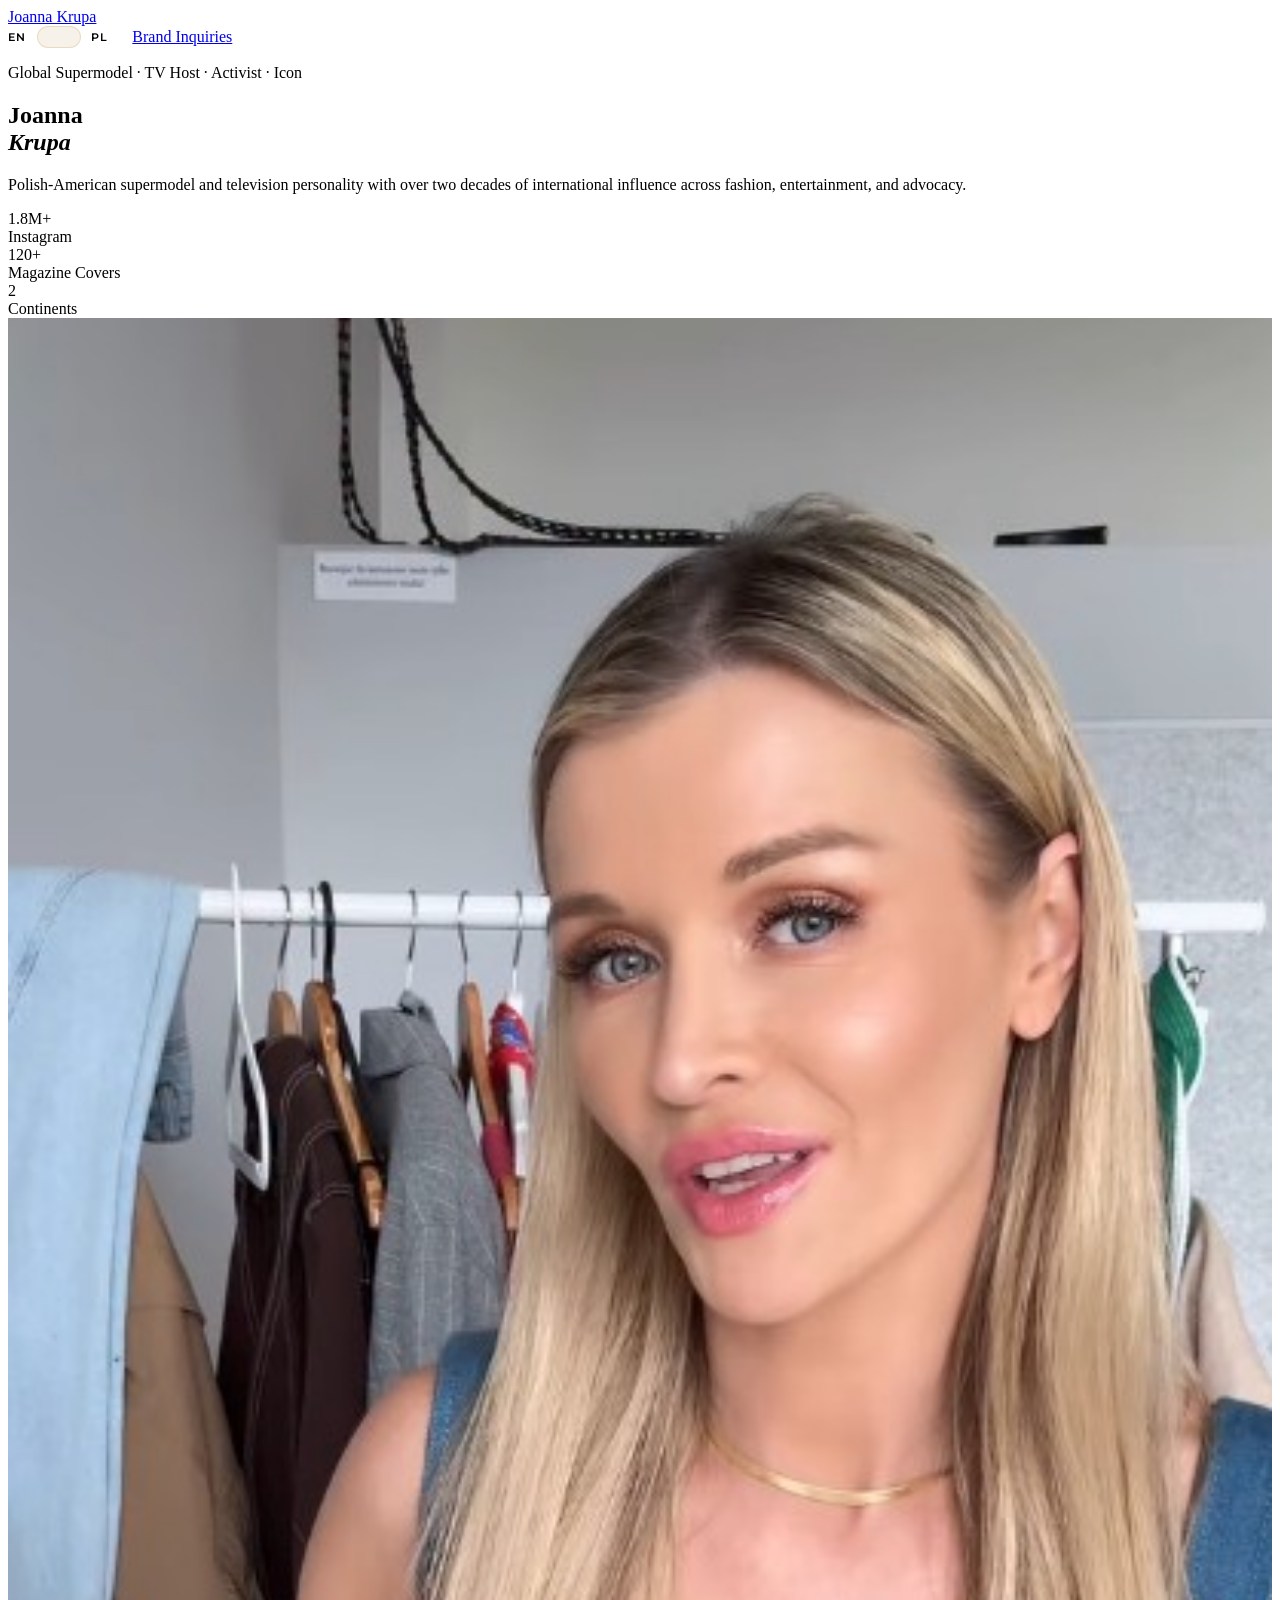
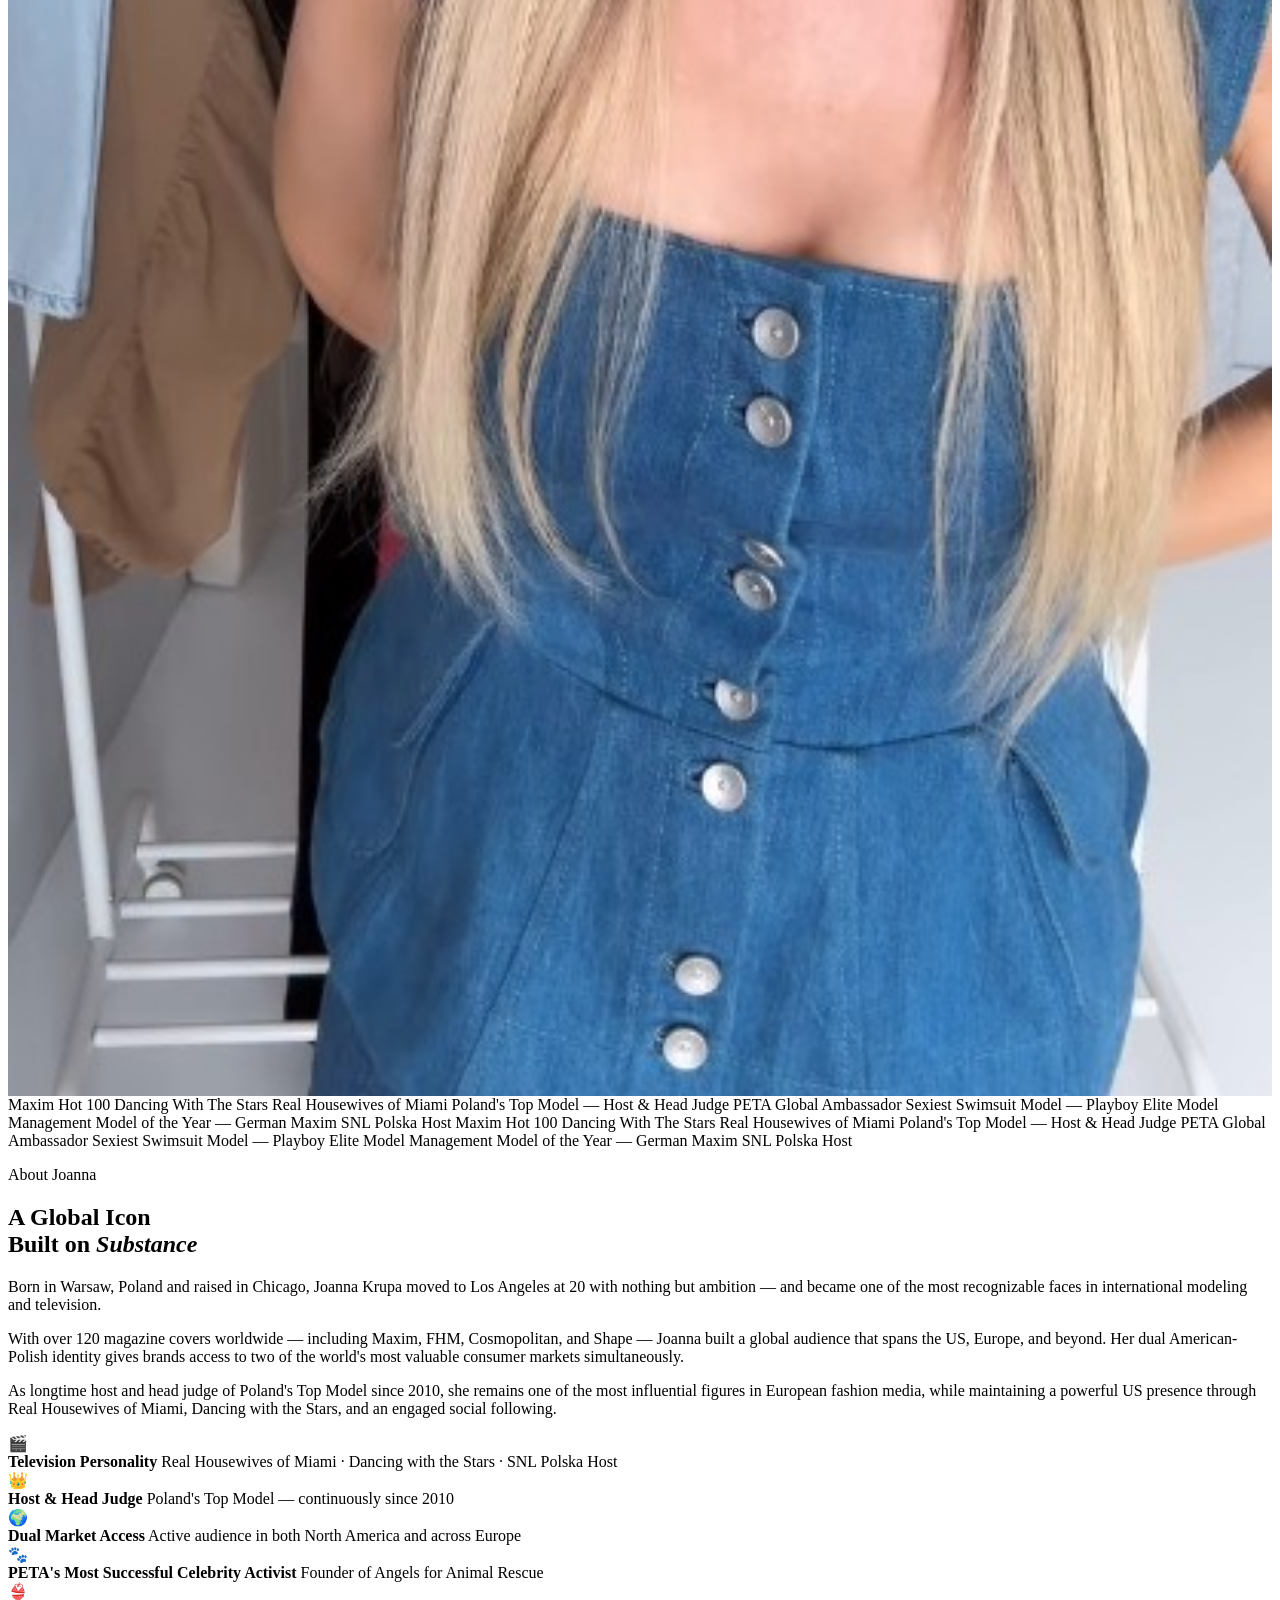
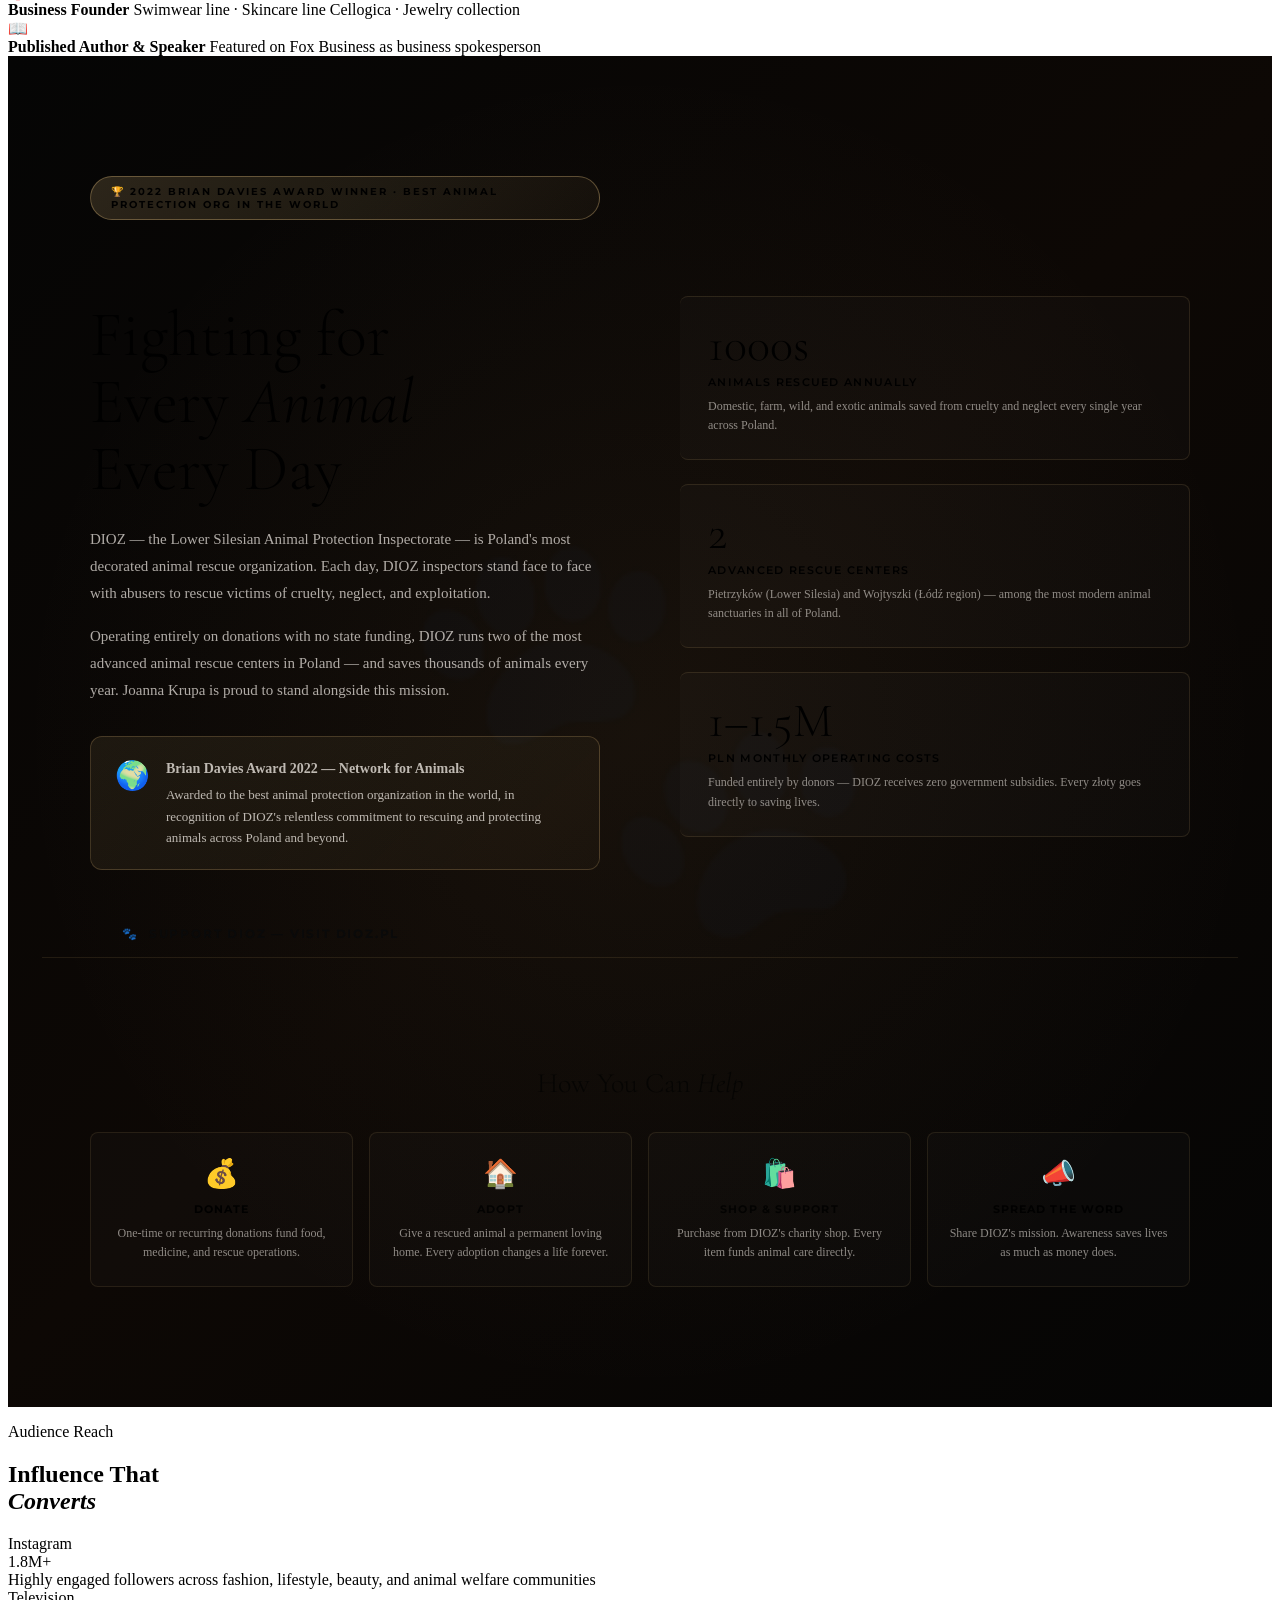
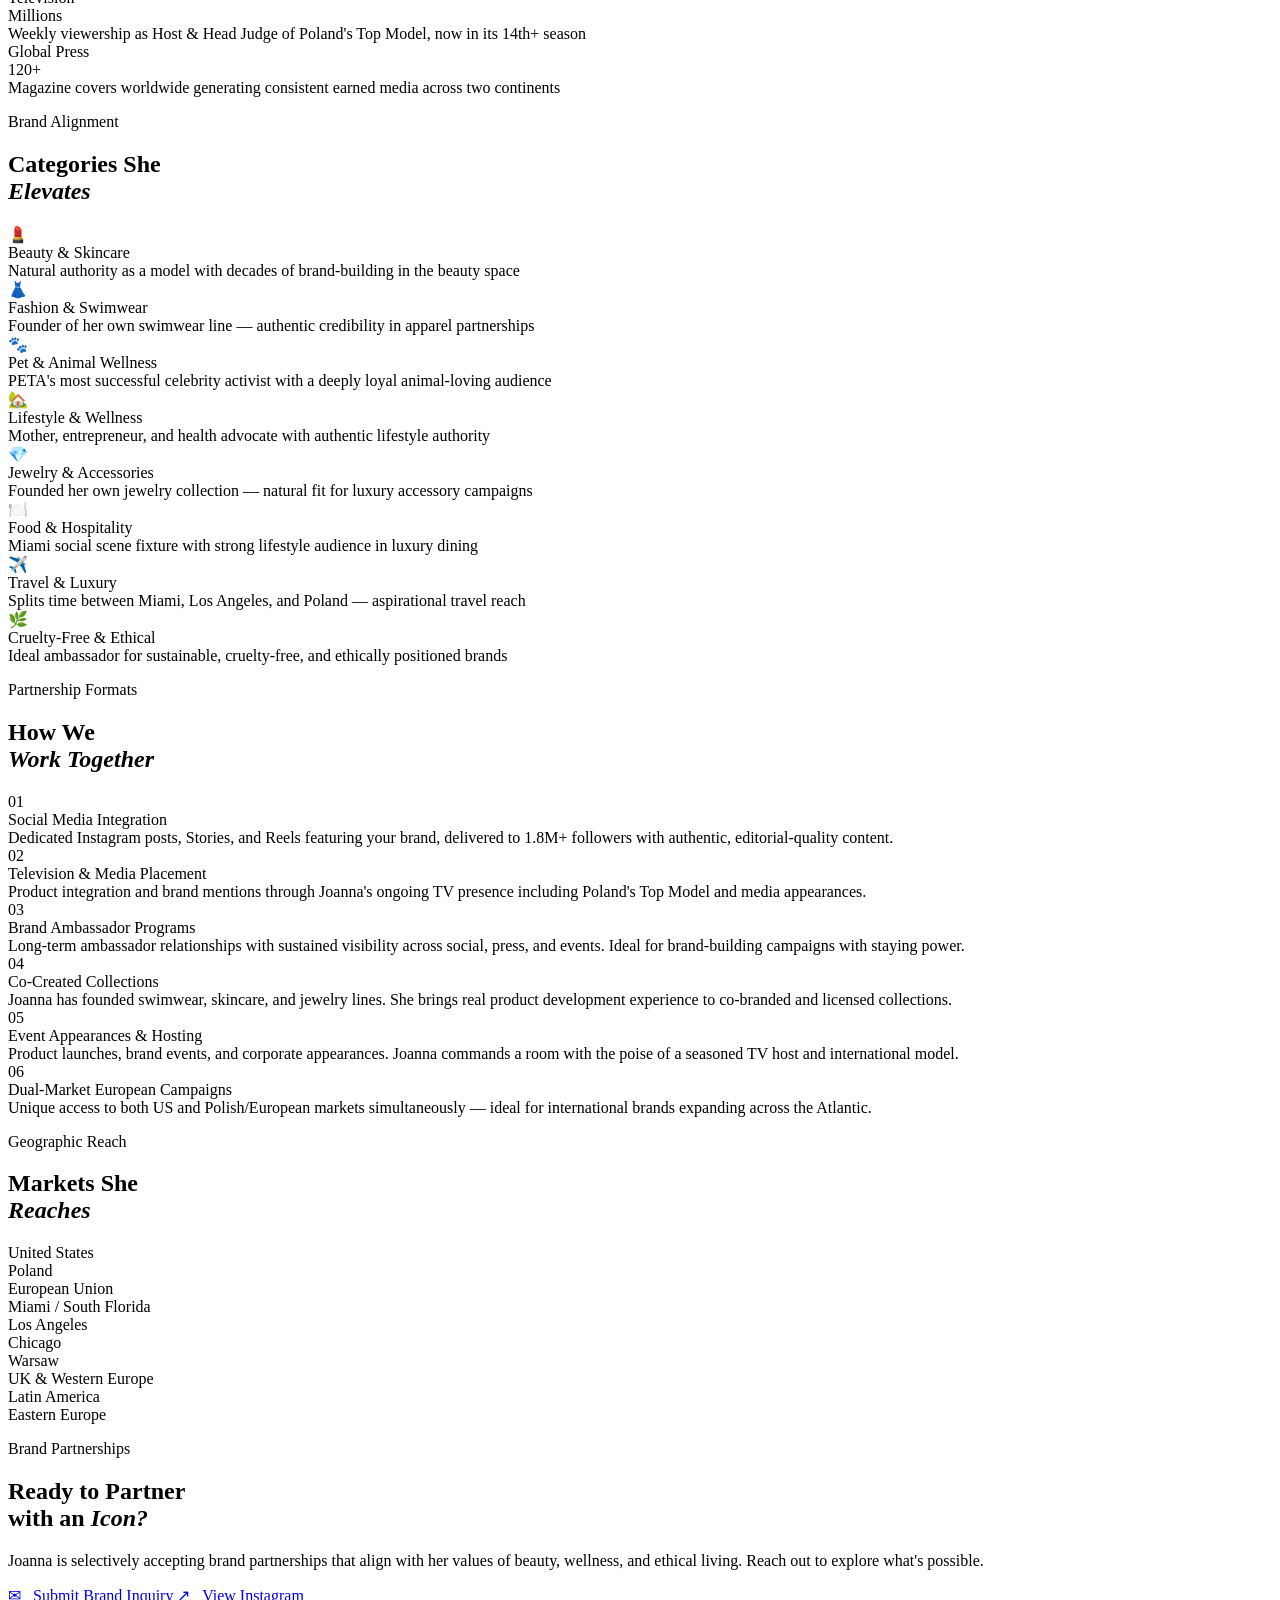
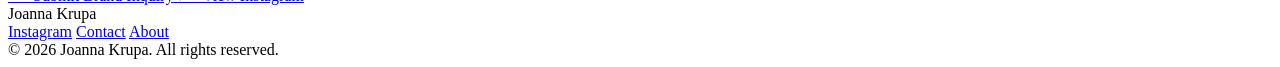
==== index.html @ e626e281 "Rename index (2).html to index.html" ====
<!DOCTYPE html>
<html lang="en" data-lang="en">
<head>
<meta charset="UTF-8">
<meta name="viewport" content="width=device-width, initial-scale=1.0">
<title>Joanna Krupa — Global Brand Partnerships</title>
<link href="https://fonts.googleapis.com/css2?family=Cormorant+Garamond:ital,wght@0,300;0,400;0,600;1,300;1,400&family=Montserrat:wght@300;400;500;600;700&display=swap" rel="stylesheet">
<link rel="stylesheet" href="css/style.css">
<style>
/* ── LANGUAGE TOGGLE ── */
.lang-toggle {
  display: flex;
  align-items: center;
  gap: 10px;
  font-family: 'Montserrat', sans-serif;
  font-size: 11px;
  font-weight: 600;
  letter-spacing: 0.12em;
}
.lang-label {
  color: var(--muted);
  text-transform: uppercase;
  transition: color 0.3s;
  user-select: none;
}
.lang-label.active { color: var(--gold); }
.toggle-switch {
  position: relative;
  width: 44px;
  height: 22px;
  cursor: pointer;
}
.toggle-switch input { opacity: 0; width: 0; height: 0; }
.toggle-track {
  position: absolute;
  inset: 0;
  background: rgba(201,169,110,0.15);
  border: 1px solid rgba(201,169,110,0.3);
  border-radius: 11px;
  transition: background 0.3s;
}
.toggle-thumb {
  position: absolute;
  top: 3px; left: 3px;
  width: 14px; height: 14px;
  background: var(--gold);
  border-radius: 50%;
  transition: transform 0.3s;
}
.toggle-switch input:checked ~ .toggle-track { background: rgba(201,169,110,0.25); }
.toggle-switch input:checked ~ .toggle-thumb { transform: translateX(22px); }

/* ── DIOZ MONUMENT SECTION ── */
.dioz-section {
  position: relative;
  padding: 120px 0;
  background: linear-gradient(135deg, #050505 0%, #0d0805 50%, #050505 100%);
  overflow: hidden;
}
.dioz-section::before {
  content: '';
  position: absolute;
  inset: 0;
  background: radial-gradient(ellipse at center, rgba(201,169,110,0.06) 0%, transparent 70%);
}
.dioz-paw-bg {
  position: absolute;
  top: 50%;
  left: 50%;
  transform: translate(-50%, -50%);
  font-size: 400px;
  opacity: 0.025;
  pointer-events: none;
  user-select: none;
  line-height: 1;
}
.dioz-inner {
  position: relative;
  z-index: 2;
  max-width: 1100px;
  margin: 0 auto;
  padding: 0 48px;
  display: grid;
  grid-template-columns: 1fr 1fr;
  gap: 80px;
  align-items: center;
}
.dioz-badge {
  display: inline-block;
  background: linear-gradient(135deg, rgba(201,169,110,0.2), rgba(201,169,110,0.05));
  border: 1px solid rgba(201,169,110,0.4);
  border-radius: 30px;
  padding: 8px 20px;
  font-family: 'Montserrat', sans-serif;
  font-size: 10px;
  font-weight: 700;
  letter-spacing: 0.2em;
  text-transform: uppercase;
  color: var(--gold);
  margin-bottom: 28px;
}
.dioz-headline {
  font-family: 'Cormorant Garamond', serif;
  font-size: clamp(42px, 5vw, 68px);
  font-weight: 300;
  line-height: 1.05;
  color: var(--off-white);
  margin-bottom: 24px;
}
.dioz-headline em {
  font-style: italic;
  color: var(--gold);
}
.dioz-desc {
  font-size: 15px;
  line-height: 1.8;
  color: rgba(245,240,234,0.7);
  margin-bottom: 16px;
}
.dioz-award {
  display: flex;
  align-items: flex-start;
  gap: 16px;
  background: linear-gradient(135deg, rgba(201,169,110,0.1), rgba(201,169,110,0.03));
  border: 1px solid rgba(201,169,110,0.25);
  border-radius: 12px;
  padding: 20px 24px;
  margin: 32px 0;
}
.dioz-award-icon { font-size: 28px; flex-shrink: 0; margin-top: 2px; }
.dioz-award-text { font-size: 13px; line-height: 1.65; color: rgba(245,240,234,0.75); }
.dioz-award-text strong { color: var(--gold); display: block; margin-bottom: 4px; font-size: 14px; }
.dioz-cta-btn {
  display: inline-flex;
  align-items: center;
  gap: 10px;
  background: linear-gradient(135deg, var(--gold), #a87d3e);
  color: #0A0A0A;
  text-decoration: none;
  font-family: 'Montserrat', sans-serif;
  font-size: 12px;
  font-weight: 700;
  letter-spacing: 0.15em;
  text-transform: uppercase;
  padding: 16px 32px;
  border-radius: 2px;
  margin-top: 8px;
  transition: all 0.3s;
}
.dioz-cta-btn:hover {
  transform: translateY(-2px);
  box-shadow: 0 12px 40px rgba(201,169,110,0.35);
}
.dioz-stats-panel {
  display: flex;
  flex-direction: column;
  gap: 24px;
}
.dioz-stat-card {
  background: rgba(255,255,255,0.02);
  border: 1px solid rgba(201,169,110,0.15);
  border-left: 3px solid var(--gold);
  border-radius: 8px;
  padding: 24px 28px;
  transition: border-color 0.3s, background 0.3s;
}
.dioz-stat-card:hover {
  background: rgba(201,169,110,0.05);
  border-color: rgba(201,169,110,0.35);
  border-left-color: var(--gold);
}
.dioz-stat-num {
  font-family: 'Cormorant Garamond', serif;
  font-size: 48px;
  font-weight: 300;
  color: var(--gold);
  line-height: 1;
  margin-bottom: 6px;
}
.dioz-stat-label {
  font-family: 'Montserrat', sans-serif;
  font-size: 11px;
  font-weight: 600;
  letter-spacing: 0.12em;
  text-transform: uppercase;
  color: var(--off-white);
  margin-bottom: 8px;
}
.dioz-stat-desc {
  font-size: 12px;
  color: rgba(245,240,234,0.55);
  line-height: 1.6;
}
.dioz-ways {
  border-top: 1px solid rgba(201,169,110,0.12);
  padding-top: 80px;
  margin-top: 0;
  max-width: 1100px;
  margin: 0 auto;
  padding: 80px 48px 0;
}
.dioz-ways-title {
  font-family: 'Cormorant Garamond', serif;
  font-size: 28px;
  font-weight: 300;
  color: var(--off-white);
  margin-bottom: 32px;
  text-align: center;
}
.dioz-ways-title em { color: var(--gold); font-style: italic; }
.dioz-ways-grid {
  display: grid;
  grid-template-columns: repeat(4, 1fr);
  gap: 16px;
}
.dioz-way {
  background: rgba(255,255,255,0.02);
  border: 1px solid rgba(201,169,110,0.12);
  border-radius: 8px;
  padding: 24px 20px;
  text-align: center;
}
.dioz-way-icon { font-size: 28px; margin-bottom: 12px; }
.dioz-way-name {
  font-family: 'Montserrat', sans-serif;
  font-size: 11px;
  font-weight: 700;
  letter-spacing: 0.1em;
  text-transform: uppercase;
  color: var(--gold);
  margin-bottom: 8px;
}
.dioz-way-desc {
  font-size: 12px;
  color: rgba(245,240,234,0.55);
  line-height: 1.6;
}
@media (max-width: 900px) {
  .dioz-inner { grid-template-columns: 1fr; gap: 48px; padding: 0 24px; }
  .dioz-paw-bg { font-size: 200px; }
  .dioz-ways { padding: 60px 24px 0; }
  .dioz-ways-grid { grid-template-columns: 1fr 1fr; }
}
@media (max-width: 600px) {
  .dioz-ways-grid { grid-template-columns: 1fr; }
}
</style>
</head>
<body>

<!-- NAV -->
<nav>
  <a href="#" class="nav-logo">Joanna Krupa</a>
  <div style="display:flex;align-items:center;gap:24px;">
    <div class="lang-toggle" id="langToggle">
      <span class="lang-label active" id="labelEN">EN</span>
      <label class="toggle-switch">
        <input type="checkbox" id="langSwitch">
        <div class="toggle-track"></div>
        <div class="toggle-thumb"></div>
      </label>
      <span class="lang-label" id="labelPL">PL</span>
    </div>
    <a href="#contact" class="nav-cta" data-en="Brand Inquiries" data-pl="Zapytania Brandowe">Brand Inquiries</a>
  </div>
</nav>

<!-- HERO -->
<section class="hero">
  <div class="hero-left">
    <p class="hero-eyebrow" data-en="Global Supermodel · TV Host · Activist · Icon" data-pl="Supermodelka · Prezenterka TV · Aktywistka · Ikona">Global Supermodel · TV Host · Activist · Icon</p>
    <h1 class="hero-name">Joanna<br><em>Krupa</em></h1>
    <p class="hero-tagline" data-en="Polish-American supermodel and television personality with over two decades of international influence across fashion, entertainment, and advocacy." data-pl="Polsko-amerykańska supermodelka i osobowość telewizyjna z ponad dwudziestoletnim międzynarodowym wpływem na modę, rozrywkę i działalność na rzecz zwierząt.">Polish-American supermodel and television personality with over two decades of international influence across fashion, entertainment, and advocacy.</p>
    <div class="hero-stats">
      <div class="stat-item">
        <div class="stat-number">1.8M+</div>
        <div class="stat-label" data-en="Instagram" data-pl="Instagram">Instagram</div>
      </div>
      <div class="stat-item">
        <div class="stat-number">120+</div>
        <div class="stat-label" data-en="Magazine Covers" data-pl="Okładki Magazynów">Magazine Covers</div>
      </div>
      <div class="stat-item">
        <div class="stat-number">2</div>
        <div class="stat-label" data-en="Continents" data-pl="Kontynenty">Continents</div>
      </div>
    </div>
  </div>
  <div class="hero-right">
    <div class="hero-image-container">
      <img src="[data-uri]" alt="Joanna Krupa" style="width:100%;height:100%;object-fit:cover;object-position:center top;display:block;">
    </div>
  </div>
</section>

<!-- TICKER -->
<div class="ticker-section">
  <div class="ticker-track" id="ticker">
    <span class="ticker-item"><span class="ticker-dot"></span>Maxim Hot 100</span>
    <span class="ticker-item"><span class="ticker-dot"></span><span data-en="Dancing With The Stars" data-pl="Taniec z Gwiazdami">Dancing With The Stars</span></span>
    <span class="ticker-item"><span class="ticker-dot"></span>Real Housewives of Miami</span>
    <span class="ticker-item"><span class="ticker-dot"></span><span data-en="Poland's Top Model — Host &amp; Head Judge" data-pl="Top Model Polska — Prowadząca i Główna Jurorka">Poland's Top Model — Host &amp; Head Judge</span></span>
    <span class="ticker-item"><span class="ticker-dot"></span><span data-en="PETA Global Ambassador" data-pl="Globalna Ambasadorka PETA">PETA Global Ambassador</span></span>
    <span class="ticker-item"><span class="ticker-dot"></span><span data-en="Sexiest Swimsuit Model — Playboy" data-pl="Najseksowniejsza Modelka Kostiumów — Playboy">Sexiest Swimsuit Model — Playboy</span></span>
    <span class="ticker-item"><span class="ticker-dot"></span>Elite Model Management</span>
    <span class="ticker-item"><span class="ticker-dot"></span><span data-en="Model of the Year — German Maxim" data-pl="Modelka Roku — Maxim Niemcy">Model of the Year — German Maxim</span></span>
    <span class="ticker-item"><span class="ticker-dot"></span>SNL Polska Host</span>
    <span class="ticker-item"><span class="ticker-dot"></span>Maxim Hot 100</span>
    <span class="ticker-item"><span class="ticker-dot"></span><span data-en="Dancing With The Stars" data-pl="Taniec z Gwiazdami">Dancing With The Stars</span></span>
    <span class="ticker-item"><span class="ticker-dot"></span>Real Housewives of Miami</span>
    <span class="ticker-item"><span class="ticker-dot"></span><span data-en="Poland's Top Model — Host &amp; Head Judge" data-pl="Top Model Polska — Prowadząca i Główna Jurorka">Poland's Top Model — Host &amp; Head Judge</span></span>
    <span class="ticker-item"><span class="ticker-dot"></span><span data-en="PETA Global Ambassador" data-pl="Globalna Ambasadorka PETA">PETA Global Ambassador</span></span>
    <span class="ticker-item"><span class="ticker-dot"></span><span data-en="Sexiest Swimsuit Model — Playboy" data-pl="Najseksowniejsza Modelka Kostiumów — Playboy">Sexiest Swimsuit Model — Playboy</span></span>
    <span class="ticker-item"><span class="ticker-dot"></span>Elite Model Management</span>
    <span class="ticker-item"><span class="ticker-dot"></span><span data-en="Model of the Year — German Maxim" data-pl="Modelka Roku — Maxim Niemcy">Model of the Year — German Maxim</span></span>
    <span class="ticker-item"><span class="ticker-dot"></span>SNL Polska Host</span>
  </div>
</div>

<!-- ABOUT -->
<section>
  <div class="container">
    <div class="about-grid">
      <div class="reveal">
        <p class="section-label" data-en="About Joanna" data-pl="O Joannie">About Joanna</p>
        <h2 class="section-title" data-en="A Global Icon<br>Built on <em>Substance</em>" data-pl="Globalna Ikona<br>Zbudowana na <em>Wartościach</em>">A Global Icon<br>Built on <em>Substance</em></h2>
        <div class="about-body">
          <p data-en="Born in Warsaw, Poland and raised in Chicago, Joanna Krupa moved to Los Angeles at 20 with nothing but ambition — and became one of the most recognizable faces in international modeling and television." data-pl="Urodzona w Warszawie, wychowana w Chicago, Joanna Krupa przeprowadziła się do Los Angeles w wieku 20 lat z samą tylko ambicją — i stała się jedną z najbardziej rozpoznawalnych twarzy w międzynarodowym modelingu i telewizji.">Born in Warsaw, Poland and raised in Chicago, Joanna Krupa moved to Los Angeles at 20 with nothing but ambition — and became one of the most recognizable faces in international modeling and television.</p>
          <p data-en="With over 120 magazine covers worldwide — including Maxim, FHM, Cosmopolitan, and Shape — Joanna built a global audience that spans the US, Europe, and beyond. Her dual American-Polish identity gives brands access to two of the world's most valuable consumer markets simultaneously." data-pl="Ponad 120 okładek magazynów na całym świecie — w tym Maxim, FHM, Cosmopolitan i Shape — Joanna zbudowała globalną publiczność obejmującą USA, Europę i nie tylko. Jej podwójna tożsamość amerykańsko-polska daje markom dostęp do dwóch najcenniejszych rynków konsumenckich na świecie jednocześnie.">With over 120 magazine covers worldwide — including Maxim, FHM, Cosmopolitan, and Shape — Joanna built a global audience that spans the US, Europe, and beyond. Her dual American-Polish identity gives brands access to two of the world's most valuable consumer markets simultaneously.</p>
          <p data-en="As longtime host and head judge of Poland's Top Model since 2010, she remains one of the most influential figures in European fashion media, while maintaining a powerful US presence through Real Housewives of Miami, Dancing with the Stars, and an engaged social following." data-pl="Jako wieloletnia prowadząca i główna jurorka Top Model Polska od 2010 roku, pozostaje jedną z najbardziej wpływowych postaci w europejskich mediach modowych, utrzymując jednocześnie silną obecność w USA poprzez Real Housewives of Miami, Dancing with the Stars i zaangażowaną społeczność w mediach społecznościowych.">As longtime host and head judge of Poland's Top Model since 2010, she remains one of the most influential figures in European fashion media, while maintaining a powerful US presence through Real Housewives of Miami, Dancing with the Stars, and an engaged social following.</p>
        </div>
      </div>
      <div class="about-highlights reveal">
        <div class="highlight-item">
          <div class="highlight-icon">🎬</div>
          <div class="highlight-text">
            <strong data-en="Television Personality" data-pl="Osobowość Telewizyjna">Television Personality</strong>
            <span data-en="Real Housewives of Miami · Dancing with the Stars · SNL Polska Host" data-pl="Real Housewives of Miami · Dancing with the Stars · Prowadząca SNL Polska">Real Housewives of Miami · Dancing with the Stars · SNL Polska Host</span>
          </div>
        </div>
        <div class="highlight-item">
          <div class="highlight-icon">👑</div>
          <div class="highlight-text">
            <strong data-en="Host &amp; Head Judge" data-pl="Prowadząca i Główna Jurorka">Host &amp; Head Judge</strong>
            <span data-en="Poland's Top Model — continuously since 2010" data-pl="Top Model Polska — nieprzerwanie od 2010 roku">Poland's Top Model — continuously since 2010</span>
          </div>
        </div>
        <div class="highlight-item">
          <div class="highlight-icon">🌍</div>
          <div class="highlight-text">
            <strong data-en="Dual Market Access" data-pl="Dostęp do Dwóch Rynków">Dual Market Access</strong>
            <span data-en="Active audience in both North America and across Europe" data-pl="Aktywna publiczność zarówno w Ameryce Północnej, jak i w całej Europie">Active audience in both North America and across Europe</span>
          </div>
        </div>
        <div class="highlight-item">
          <div class="highlight-icon">🐾</div>
          <div class="highlight-text">
            <strong data-en="PETA's Most Successful Celebrity Activist" data-pl="Najskuteczniejsza Celebrytka-Aktywistka PETA">PETA's Most Successful Celebrity Activist</strong>
            <span data-en="Founder of Angels for Animal Rescue" data-pl="Założycielka Angels for Animal Rescue">Founder of Angels for Animal Rescue</span>
          </div>
        </div>
        <div class="highlight-item">
          <div class="highlight-icon">👙</div>
          <div class="highlight-text">
            <strong data-en="Business Founder" data-pl="Przedsiębiorczyni">Business Founder</strong>
            <span data-en="Swimwear line · Skincare line Cellogica · Jewelry collection" data-pl="Linia strojów kąpielowych · Linia pielęgnacyjna Cellogica · Kolekcja biżuterii">Swimwear line · Skincare line Cellogica · Jewelry collection</span>
          </div>
        </div>
        <div class="highlight-item">
          <div class="highlight-icon">📖</div>
          <div class="highlight-text">
            <strong data-en="Published Author &amp; Speaker" data-pl="Autorka Publikacji i Prelegentka">Published Author &amp; Speaker</strong>
            <span data-en="Featured on Fox Business as business spokesperson" data-pl="Prezenterka biznesowa w Fox Business">Featured on Fox Business as business spokesperson</span>
          </div>
        </div>
      </div>
    </div>
  </div>
</section>

<div class="gold-line"></div>

<!-- ═══════════════════════════════════════════════════════ -->
<!--                  DIOZ MONUMENT SECTION                 -->
<!-- ═══════════════════════════════════════════════════════ -->
<div class="gold-line"></div>
<section class="dioz-section">
  <div class="dioz-paw-bg">🐾</div>

  <div class="dioz-inner">
    <!-- LEFT: Text -->
    <div class="reveal">
      <div class="dioz-badge" data-en="🏆 2022 Brian Davies Award Winner · Best Animal Protection Org in the World" data-pl="🏆 Nagroda Briana Daviesa 2022 · Najlepsza Organizacja Ochrony Zwierząt na Świecie">🏆 2022 Brian Davies Award Winner · Best Animal Protection Org in the World</div>
      <h2 class="dioz-headline" data-en="Fighting for<br>Every <em>Animal</em><br>Every Day" data-pl="Walcząc o<br>Każde <em>Zwierzę</em><br>Każdego Dnia">Fighting for<br>Every <em>Animal</em><br>Every Day</h2>
      <p class="dioz-desc" data-en="DIOZ — the Lower Silesian Animal Protection Inspectorate — is Poland's most decorated animal rescue organization. Each day, DIOZ inspectors stand face to face with abusers to rescue victims of cruelty, neglect, and exploitation." data-pl="DIOZ — Dolnośląski Inspektorat Ochrony Zwierząt — to najbardziej odznaczona organizacja ratowania zwierząt w Polsce. Każdego dnia inspektorzy DIOZ stają twarzą w twarz z oprawcami, by ratować ofiary okrucieństwa, zaniedbania i wykorzystywania.">DIOZ — the Lower Silesian Animal Protection Inspectorate — is Poland's most decorated animal rescue organization. Each day, DIOZ inspectors stand face to face with abusers to rescue victims of cruelty, neglect, and exploitation.</p>
      <p class="dioz-desc" data-en="Operating entirely on donations with no state funding, DIOZ runs two of the most advanced animal rescue centers in Poland — and saves thousands of animals every year. Joanna Krupa is proud to stand alongside this mission." data-pl="Działając wyłącznie dzięki darowiznom, bez żadnego dofinansowania państwowego, DIOZ prowadzi dwa z najbardziej zaawansowanych ośrodków ratowania zwierząt w Polsce — i ratuje tysiące zwierząt każdego roku. Joanna Krupa jest dumna, że stoi u boku tej misji.">Operating entirely on donations with no state funding, DIOZ runs two of the most advanced animal rescue centers in Poland — and saves thousands of animals every year. Joanna Krupa is proud to stand alongside this mission.</p>

      <div class="dioz-award">
        <div class="dioz-award-icon">🌍</div>
        <div class="dioz-award-text">
          <strong data-en="Brian Davies Award 2022 — Network for Animals" data-pl="Nagroda Briana Daviesa 2022 — Network for Animals">Brian Davies Award 2022 — Network for Animals</strong>
          <span data-en="Awarded to the best animal protection organization in the world, in recognition of DIOZ's relentless commitment to rescuing and protecting animals across Poland and beyond." data-pl="Przyznana najlepszej organizacji ochrony zwierząt na świecie, w uznaniu niezłomnego zaangażowania DIOZ w ratowanie i ochronę zwierząt w Polsce i poza jej granicami.">Awarded to the best animal protection organization in the world, in recognition of DIOZ's relentless commitment to rescuing and protecting animals across Poland and beyond.</span>
        </div>
      </div>

      <a href="https://dioz.pl" target="_blank" rel="noopener noreferrer" class="dioz-cta-btn">
        <span>🐾</span>
        <span data-en="Support DIOZ — Visit dioz.pl" data-pl="Wesprzyj DIOZ — Odwiedź dioz.pl">Support DIOZ — Visit dioz.pl</span>
      </a>
    </div>

    <!-- RIGHT: Stats -->
    <div class="dioz-stats-panel reveal">
      <div class="dioz-stat-card">
        <div class="dioz-stat-num">1000s</div>
        <div class="dioz-stat-label" data-en="Animals Rescued Annually" data-pl="Zwierząt Ratowanych Rocznie">Animals Rescued Annually</div>
        <div class="dioz-stat-desc" data-en="Domestic, farm, wild, and exotic animals saved from cruelty and neglect every single year across Poland." data-pl="Zwierzęta domowe, hodowlane, dzikie i egzotyczne ratowane z okrucieństwa i zaniedbania każdego roku w całej Polsce.">Domestic, farm, wild, and exotic animals saved from cruelty and neglect every single year across Poland.</div>
      </div>
      <div class="dioz-stat-card">
        <div class="dioz-stat-num">2</div>
        <div class="dioz-stat-label" data-en="Advanced Rescue Centers" data-pl="Zaawansowane Ośrodki Ratunkowe">Advanced Rescue Centers</div>
        <div class="dioz-stat-desc" data-en="Pietrzyków (Lower Silesia) and Wojtyszki (Łódź region) — among the most modern animal sanctuaries in all of Poland." data-pl="Pietrzyków (Dolny Śląsk) i Wojtyszki (woj. łódzkie) — jedne z najnowocześniejszych ośrodków ochrony zwierząt w Polsce.">Pietrzyków (Lower Silesia) and Wojtyszki (Łódź region) — among the most modern animal sanctuaries in all of Poland.</div>
      </div>
      <div class="dioz-stat-card">
        <div class="dioz-stat-num">1–1.5M</div>
        <div class="dioz-stat-label" data-en="PLN Monthly Operating Costs" data-pl="PLN Miesięcznych Kosztów Operacyjnych">PLN Monthly Operating Costs</div>
        <div class="dioz-stat-desc" data-en="Funded entirely by donors — DIOZ receives zero government subsidies. Every złoty goes directly to saving lives." data-pl="Finansowane wyłącznie przez darczyńców — DIOZ nie otrzymuje żadnych dotacji rządowych. Każdy złoty idzie bezpośrednio na ratowanie życia.">Funded entirely by donors — DIOZ receives zero government subsidies. Every złoty goes directly to saving lives.</div>
      </div>
    </div>
  </div>

  <!-- How to help row -->
  <div class="dioz-ways reveal">
    <h3 class="dioz-ways-title" data-en="How You Can <em>Help</em>" data-pl="Jak Możesz <em>Pomóc</em>">How You Can <em>Help</em></h3>
    <div class="dioz-ways-grid">
      <div class="dioz-way">
        <div class="dioz-way-icon">💰</div>
        <div class="dioz-way-name" data-en="Donate" data-pl="Przekaż Darowiznę">Donate</div>
        <div class="dioz-way-desc" data-en="One-time or recurring donations fund food, medicine, and rescue operations." data-pl="Jednorazowe lub regularne darowizny finansują jedzenie, leki i operacje ratunkowe.">One-time or recurring donations fund food, medicine, and rescue operations.</div>
      </div>
      <div class="dioz-way">
        <div class="dioz-way-icon">🏠</div>
        <div class="dioz-way-name" data-en="Adopt" data-pl="Adoptuj">Adopt</div>
        <div class="dioz-way-desc" data-en="Give a rescued animal a permanent loving home. Every adoption changes a life forever." data-pl="Daj uratowanemu zwierzęciu stały, kochający dom. Każda adopcja zmienia życie na zawsze.">Give a rescued animal a permanent loving home. Every adoption changes a life forever.</div>
      </div>
      <div class="dioz-way">
        <div class="dioz-way-icon">🛍️</div>
        <div class="dioz-way-name" data-en="Shop &amp; Support" data-pl="Rób Zakupy i Wspieraj">Shop &amp; Support</div>
        <div class="dioz-way-desc" data-en="Purchase from DIOZ's charity shop. Every item funds animal care directly." data-pl="Kupuj w sklepie charytatywnym DIOZ. Każdy zakup bezpośrednio finansuje opiekę nad zwierzętami.">Purchase from DIOZ's charity shop. Every item funds animal care directly.</div>
      </div>
      <div class="dioz-way">
        <div class="dioz-way-icon">📣</div>
        <div class="dioz-way-name" data-en="Spread the Word" data-pl="Nagłośnij Sprawę">Spread the Word</div>
        <div class="dioz-way-desc" data-en="Share DIOZ's mission. Awareness saves lives as much as money does." data-pl="Podziel się misją DIOZ. Świadomość ratuje życie tak samo jak pieniądze.">Share DIOZ's mission. Awareness saves lives as much as money does.</div>
      </div>
    </div>
  </div>
</section>
<div class="gold-line"></div>

<!-- REACH -->
<section>
  <div class="container">
    <div class="reveal">
      <p class="section-label" data-en="Audience Reach" data-pl="Zasięg Publiczności">Audience Reach</p>
      <h2 class="section-title" data-en="Influence That<br><em>Converts</em>" data-pl="Wpływ Który<br><em>Przekonuje</em>">Influence That<br><em>Converts</em></h2>
    </div>
    <div class="reach-grid reveal">
      <div class="reach-card">
        <div class="reach-platform">Instagram</div>
        <div class="reach-number">1.8M+</div>
        <div class="reach-desc" data-en="Highly engaged followers across fashion, lifestyle, beauty, and animal welfare communities" data-pl="Zaangażowani obserwatorzy w społecznościach mody, stylu życia, urody i dobrostanu zwierząt">Highly engaged followers across fashion, lifestyle, beauty, and animal welfare communities</div>
      </div>
      <div class="reach-card">
        <div class="reach-platform" data-en="Television" data-pl="Telewizja">Television</div>
        <div class="reach-number" data-en="Millions" data-pl="Miliony">Millions</div>
        <div class="reach-desc" data-en="Weekly viewership as Host &amp; Head Judge of Poland's Top Model, now in its 14th+ season" data-pl="Cotygodniowa widownia jako Prowadząca i Główna Jurorka Top Model Polska, już w 14+ sezonie">Weekly viewership as Host &amp; Head Judge of Poland's Top Model, now in its 14th+ season</div>
      </div>
      <div class="reach-card">
        <div class="reach-platform" data-en="Global Press" data-pl="Prasa Globalna">Global Press</div>
        <div class="reach-number">120+</div>
        <div class="reach-desc" data-en="Magazine covers worldwide generating consistent earned media across two continents" data-pl="Okładki magazynów na całym świecie generujące stałe media zarobione na dwóch kontynentach">Magazine covers worldwide generating consistent earned media across two continents</div>
      </div>
    </div>
  </div>
</section>

<!-- BRAND CATEGORIES -->
<section style="background: rgba(255,255,255,0.01);">
  <div class="container">
    <div class="reveal">
      <p class="section-label" data-en="Brand Alignment" data-pl="Dopasowanie Marki">Brand Alignment</p>
      <h2 class="section-title" data-en="Categories She<br><em>Elevates</em>" data-pl="Kategorie Które<br><em>Podnosi</em>">Categories She<br><em>Elevates</em></h2>
    </div>
    <div class="categories-grid reveal">
      <div class="category-card">
        <div class="category-icon">💄</div>
        <div class="category-name" data-en="Beauty &amp; Skincare" data-pl="Uroda i Pielęgnacja">Beauty &amp; Skincare</div>
        <div class="category-desc" data-en="Natural authority as a model with decades of brand-building in the beauty space" data-pl="Naturalne autorytety jako modelka z dziesięcioleciami budowania marki w przestrzeni urody">Natural authority as a model with decades of brand-building in the beauty space</div>
      </div>
      <div class="category-card">
        <div class="category-icon">👗</div>
        <div class="category-name" data-en="Fashion &amp; Swimwear" data-pl="Moda i Stroje Kąpielowe">Fashion &amp; Swimwear</div>
        <div class="category-desc" data-en="Founder of her own swimwear line — authentic credibility in apparel partnerships" data-pl="Założycielka własnej linii strojów kąpielowych — autentyczna wiarygodność w partnerstwach odzieżowych">Founder of her own swimwear line — authentic credibility in apparel partnerships</div>
      </div>
      <div class="category-card">
        <div class="category-icon">🐾</div>
        <div class="category-name" data-en="Pet &amp; Animal Wellness" data-pl="Dobrostan Zwierząt">Pet &amp; Animal Wellness</div>
        <div class="category-desc" data-en="PETA's most successful celebrity activist with a deeply loyal animal-loving audience" data-pl="Najskuteczniejsza celebrytka-aktywistka PETA z głęboko lojalną publicznością kochającą zwierzęta">PETA's most successful celebrity activist with a deeply loyal animal-loving audience</div>
      </div>
      <div class="category-card">
        <div class="category-icon">🏡</div>
        <div class="category-name" data-en="Lifestyle &amp; Wellness" data-pl="Styl Życia i Wellness">Lifestyle &amp; Wellness</div>
        <div class="category-desc" data-en="Mother, entrepreneur, and health advocate with authentic lifestyle authority" data-pl="Matka, przedsiębiorczyni i rzeczniczka zdrowia z autentycznym autorytetem w stylu życia">Mother, entrepreneur, and health advocate with authentic lifestyle authority</div>
      </div>
      <div class="category-card">
        <div class="category-icon">💎</div>
        <div class="category-name" data-en="Jewelry &amp; Accessories" data-pl="Biżuteria i Akcesoria">Jewelry &amp; Accessories</div>
        <div class="category-desc" data-en="Founded her own jewelry collection — natural fit for luxury accessory campaigns" data-pl="Założyła własną kolekcję biżuterii — naturalne dopasowanie do kampanii luksusowych akcesoriów">Founded her own jewelry collection — natural fit for luxury accessory campaigns</div>
      </div>
      <div class="category-card">
        <div class="category-icon">🍽️</div>
        <div class="category-name" data-en="Food &amp; Hospitality" data-pl="Gastronomia i Hotelarstwo">Food &amp; Hospitality</div>
        <div class="category-desc" data-en="Miami social scene fixture with strong lifestyle audience in luxury dining" data-pl="Stała bywalczyni sceny społecznej Miami z silną publicznością w luksusowej gastronomii">Miami social scene fixture with strong lifestyle audience in luxury dining</div>
      </div>
      <div class="category-card">
        <div class="category-icon">✈️</div>
        <div class="category-name" data-en="Travel &amp; Luxury" data-pl="Podróże i Luksus">Travel &amp; Luxury</div>
        <div class="category-desc" data-en="Splits time between Miami, Los Angeles, and Poland — aspirational travel reach" data-pl="Dzieli czas między Miami, Los Angeles i Polską — aspiracyjny zasięg w podróżach">Splits time between Miami, Los Angeles, and Poland — aspirational travel reach</div>
      </div>
      <div class="category-card">
        <div class="category-icon">🌿</div>
        <div class="category-name" data-en="Cruelty-Free &amp; Ethical" data-pl="Bez Okrucieństwa i Etycznie">Cruelty-Free &amp; Ethical</div>
        <div class="category-desc" data-en="Ideal ambassador for sustainable, cruelty-free, and ethically positioned brands" data-pl="Idealna ambasadorka dla zrównoważonych, wolnych od okrucieństwa i etycznie pozycjonowanych marek">Ideal ambassador for sustainable, cruelty-free, and ethically positioned brands</div>
      </div>
    </div>
  </div>
</section>

<div class="gold-line"></div>

<!-- WHAT WE OFFER -->
<section>
  <div class="container">
    <div class="reveal">
      <p class="section-label" data-en="Partnership Formats" data-pl="Formaty Współpracy">Partnership Formats</p>
      <h2 class="section-title" data-en="How We<br><em>Work Together</em>" data-pl="Jak<br><em>Współpracujemy</em>">How We<br><em>Work Together</em></h2>
    </div>
    <div class="offers-grid reveal">
      <div class="offer-item">
        <div class="offer-number">01</div>
        <div class="offer-content">
          <div class="offer-title" data-en="Social Media Integration" data-pl="Integracja z Mediami Społecznościowymi">Social Media Integration</div>
          <div class="offer-desc" data-en="Dedicated Instagram posts, Stories, and Reels featuring your brand, delivered to 1.8M+ followers with authentic, editorial-quality content." data-pl="Dedykowane posty na Instagramie, Stories i Reelsy prezentujące Twoją markę, dostarczone do 1,8M+ obserwatorów z autentyczną, redakcyjną jakością treści.">Dedicated Instagram posts, Stories, and Reels featuring your brand, delivered to 1.8M+ followers with authentic, editorial-quality content.</div>
        </div>
      </div>
      <div class="offer-item">
        <div class="offer-number">02</div>
        <div class="offer-content">
          <div class="offer-title" data-en="Television &amp; Media Placement" data-pl="Lokowanie w Telewizji i Mediach">Television &amp; Media Placement</div>
          <div class="offer-desc" data-en="Product integration and brand mentions through Joanna's ongoing TV presence including Poland's Top Model and media appearances." data-pl="Integracja produktu i wzmianki o marce poprzez stałą obecność Joanny w telewizji, w tym Top Model Polska i wystąpienia medialne.">Product integration and brand mentions through Joanna's ongoing TV presence including Poland's Top Model and media appearances.</div>
        </div>
      </div>
      <div class="offer-item">
        <div class="offer-number">03</div>
        <div class="offer-content">
          <div class="offer-title" data-en="Brand Ambassador Programs" data-pl="Programy Ambasadorskie">Brand Ambassador Programs</div>
          <div class="offer-desc" data-en="Long-term ambassador relationships with sustained visibility across social, press, and events. Ideal for brand-building campaigns with staying power." data-pl="Długoterminowe relacje ambasadorskie z trwałą widocznością w mediach społecznościowych, prasie i na wydarzeniach. Idealne dla kampanii budowania marki.">Long-term ambassador relationships with sustained visibility across social, press, and events. Ideal for brand-building campaigns with staying power.</div>
        </div>
      </div>
      <div class="offer-item">
        <div class="offer-number">04</div>
        <div class="offer-content">
          <div class="offer-title" data-en="Co-Created Collections" data-pl="Wspólnie Tworzone Kolekcje">Co-Created Collections</div>
          <div class="offer-desc" data-en="Joanna has founded swimwear, skincare, and jewelry lines. She brings real product development experience to co-branded and licensed collections." data-pl="Joanna założyła linie strojów kąpielowych, pielęgnacyjne i biżuteryjne. Wnosi prawdziwe doświadczenie w rozwój produktu do wspólnych i licencjonowanych kolekcji.">Joanna has founded swimwear, skincare, and jewelry lines. She brings real product development experience to co-branded and licensed collections.</div>
        </div>
      </div>
      <div class="offer-item">
        <div class="offer-number">05</div>
        <div class="offer-content">
          <div class="offer-title" data-en="Event Appearances &amp; Hosting" data-pl="Wystąpienia i Prowadzenie Wydarzeń">Event Appearances &amp; Hosting</div>
          <div class="offer-desc" data-en="Product launches, brand events, and corporate appearances. Joanna commands a room with the poise of a seasoned TV host and international model." data-pl="Premiery produktów, imprezy markowe i wystąpienia korporacyjne. Joanna opanowuje salę z gracją doświadczonej prowadzącej telewizyjnej i modelki międzynarodowej.">Product launches, brand events, and corporate appearances. Joanna commands a room with the poise of a seasoned TV host and international model.</div>
        </div>
      </div>
      <div class="offer-item">
        <div class="offer-number">06</div>
        <div class="offer-content">
          <div class="offer-title" data-en="Dual-Market European Campaigns" data-pl="Kampanie Europejskie na Dwa Rynki">Dual-Market European Campaigns</div>
          <div class="offer-desc" data-en="Unique access to both US and Polish/European markets simultaneously — ideal for international brands expanding across the Atlantic." data-pl="Unikalny dostęp jednocześnie do rynków USA i polsko-europejskich — idealny dla marek międzynarodowych rozszerzających działalność po obu stronach Atlantyku.">Unique access to both US and Polish/European markets simultaneously — ideal for international brands expanding across the Atlantic.</div>
        </div>
      </div>
    </div>
  </div>
</section>

<!-- MARKETS -->
<section style="padding-top: 0;">
  <div class="container">
    <div class="reveal">
      <p class="section-label" data-en="Geographic Reach" data-pl="Zasięg Geograficzny">Geographic Reach</p>
      <h2 class="section-title" data-en="Markets She<br><em>Reaches</em>" data-pl="Rynki Które<br><em>Osiąga</em>">Markets She<br><em>Reaches</em></h2>
    </div>
    <div class="markets-row reveal">
      <div class="market-tag" data-en="United States" data-pl="Stany Zjednoczone">United States</div>
      <div class="market-tag" data-en="Poland" data-pl="Polska">Poland</div>
      <div class="market-tag" data-en="European Union" data-pl="Unia Europejska">European Union</div>
      <div class="market-tag" data-en="Miami / South Florida" data-pl="Miami / Południowa Floryda">Miami / South Florida</div>
      <div class="market-tag" data-en="Los Angeles" data-pl="Los Angeles">Los Angeles</div>
      <div class="market-tag" data-en="Chicago" data-pl="Chicago">Chicago</div>
      <div class="market-tag" data-en="Warsaw" data-pl="Warszawa">Warsaw</div>
      <div class="market-tag" data-en="UK &amp; Western Europe" data-pl="Wielka Brytania i Europa Zachodnia">UK &amp; Western Europe</div>
      <div class="market-tag" data-en="Latin America" data-pl="Ameryka Łacińska">Latin America</div>
      <div class="market-tag" data-en="Eastern Europe" data-pl="Europa Wschodnia">Eastern Europe</div>
    </div>
  </div>
</section>

<!-- CTA -->
<section class="cta-section" id="contact">
  <div class="container">
    <div class="reveal">
      <p class="section-label" data-en="Brand Partnerships" data-pl="Partnerstwa z Markami">Brand Partnerships</p>
      <h2 class="cta-title" data-en="Ready to Partner<br>with an <em>Icon?</em>" data-pl="Gotowy na Współpracę<br>z <em>Ikoną?</em>">Ready to Partner<br>with an <em>Icon?</em></h2>
      <p class="cta-sub" data-en="Joanna is selectively accepting brand partnerships that align with her values of beauty, wellness, and ethical living. Reach out to explore what's possible." data-pl="Joanna selektywnie przyjmuje partnerstwa z markami, które są zgodne z jej wartościami dotyczącymi urody, zdrowia i etycznego życia. Skontaktuj się, aby zbadać możliwości.">Joanna is selectively accepting brand partnerships that align with her values of beauty, wellness, and ethical living. Reach out to explore what's possible.</p>
      <div class="cta-buttons">
        <a href="mailto:brandpartnerships@joannakrupa.com" class="btn-primary">
          <span data-en="✉ &nbsp; Submit Brand Inquiry" data-pl="✉ &nbsp; Wyślij Zapytanie Brandowe">✉ &nbsp; Submit Brand Inquiry</span>
        </a>
        <a href="https://www.instagram.com/joannakrupa/" target="_blank" rel="noopener noreferrer" class="btn-secondary">
          <span data-en="↗ &nbsp; View Instagram" data-pl="↗ &nbsp; Zobacz Instagram">↗ &nbsp; View Instagram</span>
        </a>
      </div>
    </div>
  </div>
</section>

<!-- FOOTER -->
<footer>
  <div class="footer-logo">Joanna Krupa</div>
  <div class="footer-links">
    <a href="https://www.instagram.com/joannakrupa/" target="_blank">Instagram</a>
    <a href="#contact" data-en="Contact" data-pl="Kontakt">Contact</a>
    <a href="#about" data-en="About" data-pl="O mnie">About</a>
  </div>
  <div class="footer-copy" data-en="© 2026 Joanna Krupa. All rights reserved." data-pl="© 2026 Joanna Krupa. Wszelkie prawa zastrzeżone.">© 2026 Joanna Krupa. All rights reserved.</div>
</footer>

<script>
  // ── Scroll reveal ──
  const reveals = document.querySelectorAll('.reveal');
  const observer = new IntersectionObserver((entries) => {
    entries.forEach((entry) => {
      if (entry.isIntersecting) {
        setTimeout(() => entry.target.classList.add('visible'), 100);
        observer.unobserve(entry.target);
      }
    });
  }, { threshold: 0.1 });
  reveals.forEach(el => observer.observe(el));

  // ── Language Toggle ──
  const langSwitch = document.getElementById('langSwitch');
  const labelEN = document.getElementById('labelEN');
  const labelPL = document.getElementById('labelPL');

  function applyLanguage(lang) {
    document.documentElement.setAttribute('data-lang', lang);
    labelEN.classList.toggle('active', lang === 'en');
    labelPL.classList.toggle('active', lang === 'pl');

    // Translate all elements with data-en / data-pl
    document.querySelectorAll('[data-en]').forEach(el => {
      const text = el.getAttribute('data-' + lang);
      if (!text) return;
      // Use innerHTML for elements that might contain HTML tags
      if (text.includes('<') || text.includes('&')) {
        el.innerHTML = text;
      } else {
        el.textContent = text;
      }
    });

    // Special: section-title uses innerHTML with <br> and <em>
    document.querySelectorAll('.section-title[data-en], .cta-title[data-en], .hero-eyebrow[data-en], h2[data-en]').forEach(el => {
      const text = el.getAttribute('data-' + lang);
      if (text) el.innerHTML = text;
    });

    // Hero tagline
    document.querySelectorAll('.hero-tagline[data-en], p[data-en], .about-body p[data-en]').forEach(el => {
      const text = el.getAttribute('data-' + lang);
      if (text) el.textContent = text;
    });
  }

  langSwitch.addEventListener('change', () => {
    applyLanguage(langSwitch.checked ? 'pl' : 'en');
  });

  // ── Stagger children within reveal containers ──
  document.querySelectorAll('.highlight-item, .offer-item, .category-card, .reach-card, .market-tag, .dioz-stat-card, .dioz-way').forEach((el, i) => {
    el.style.transitionDelay = (i % 8 * 60) + 'ms';
  });
</script>
</body>
</html>
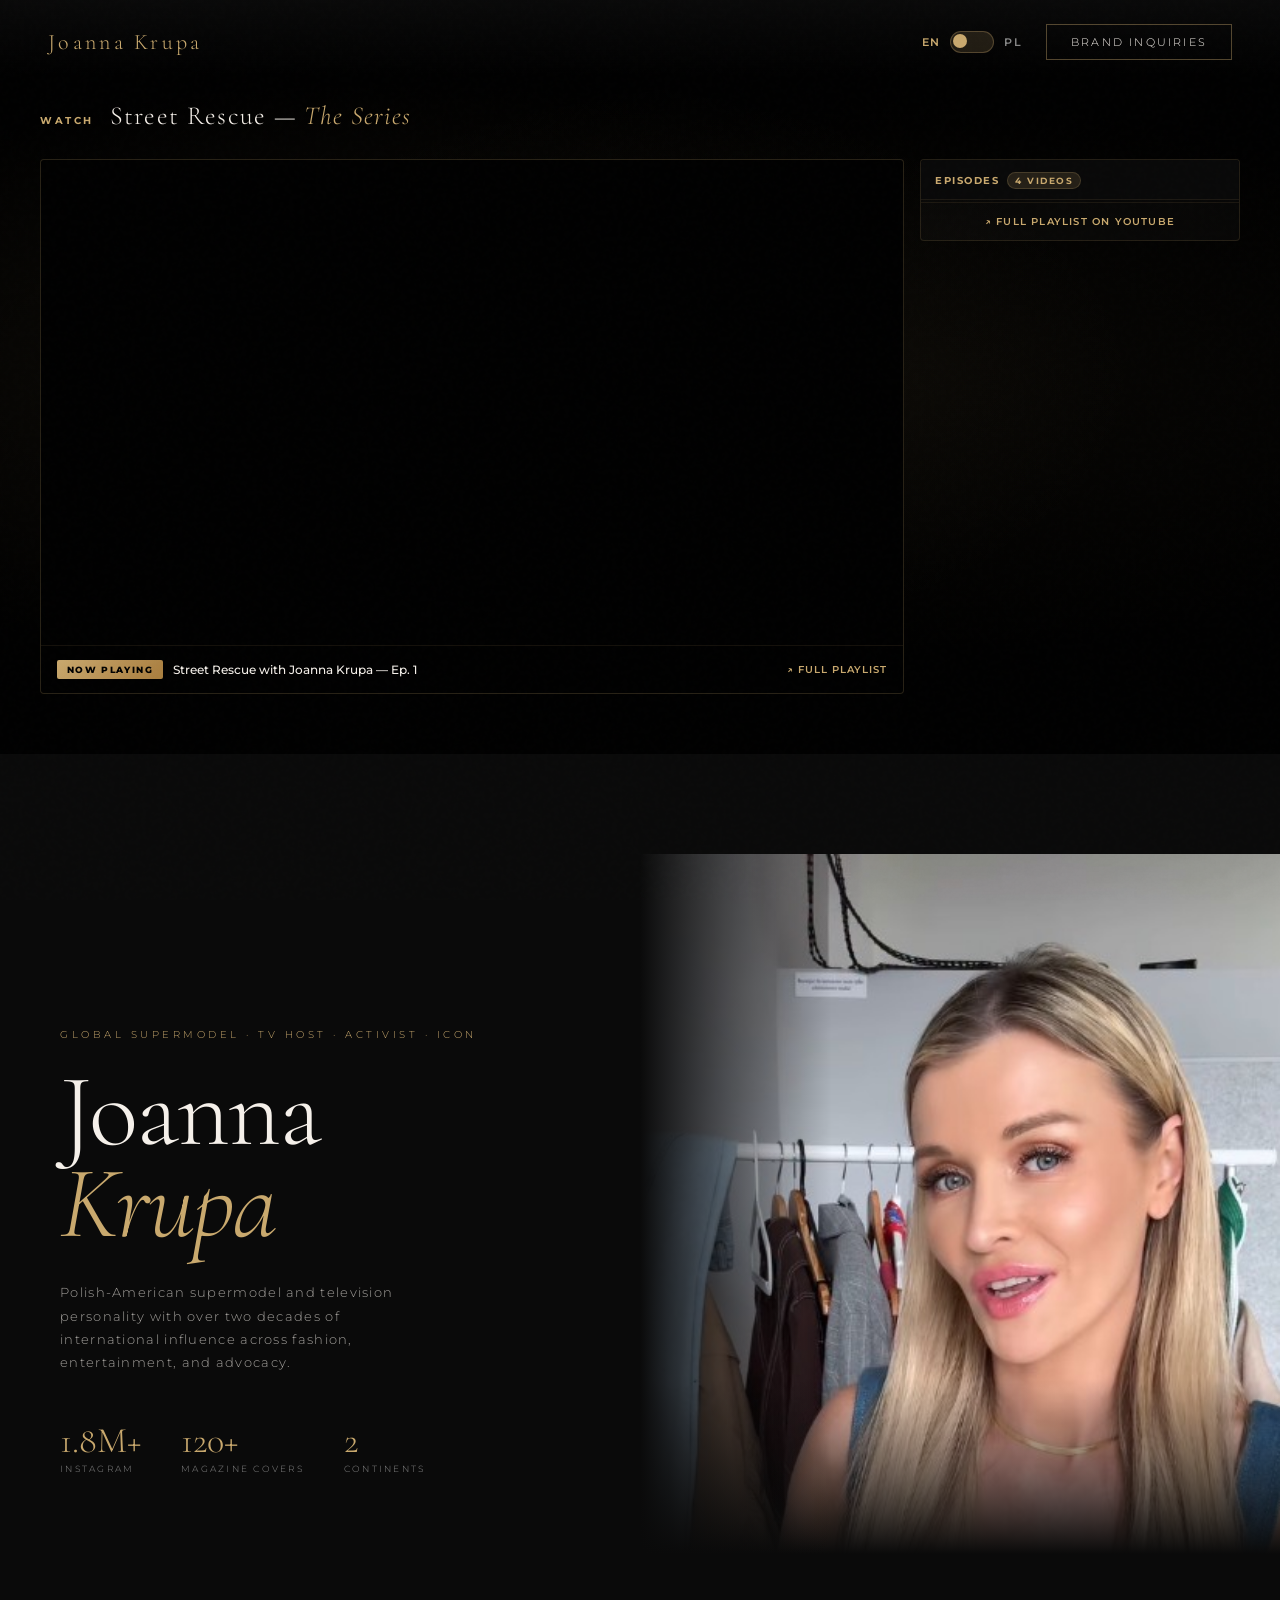
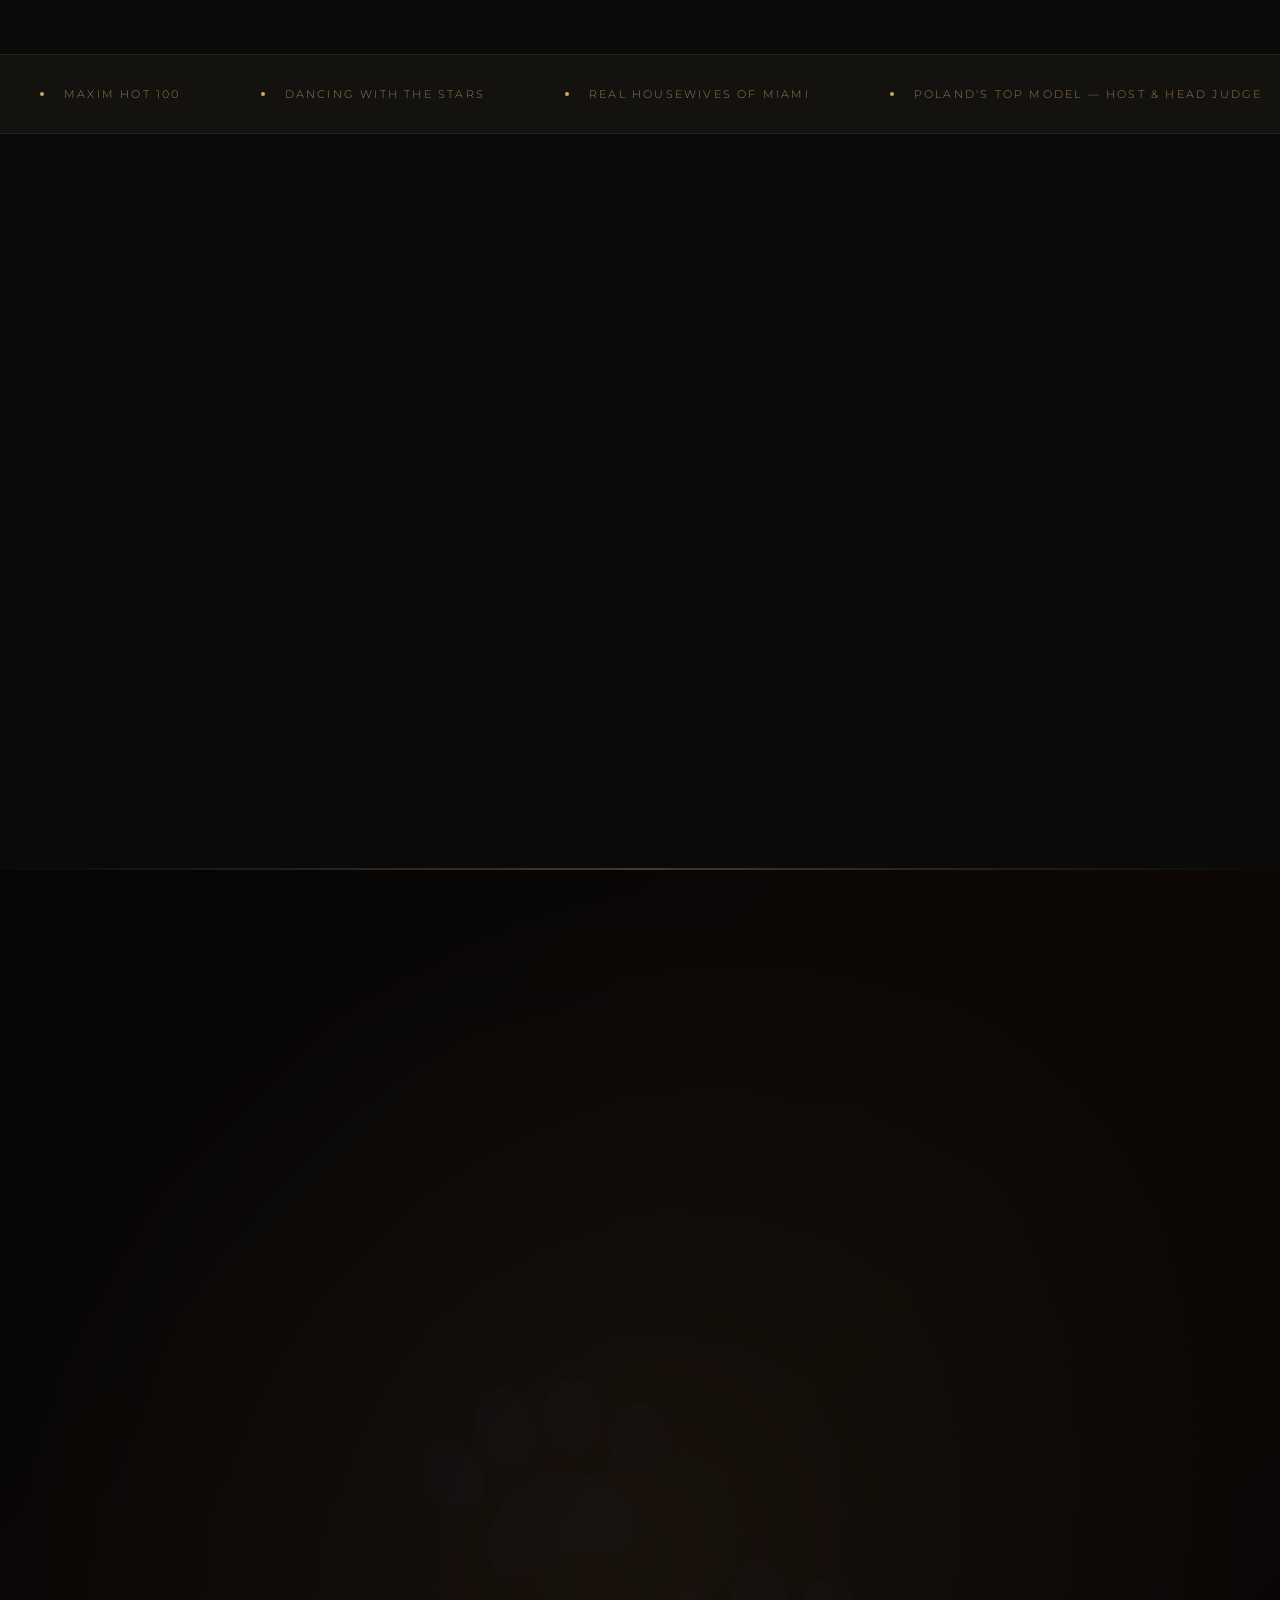
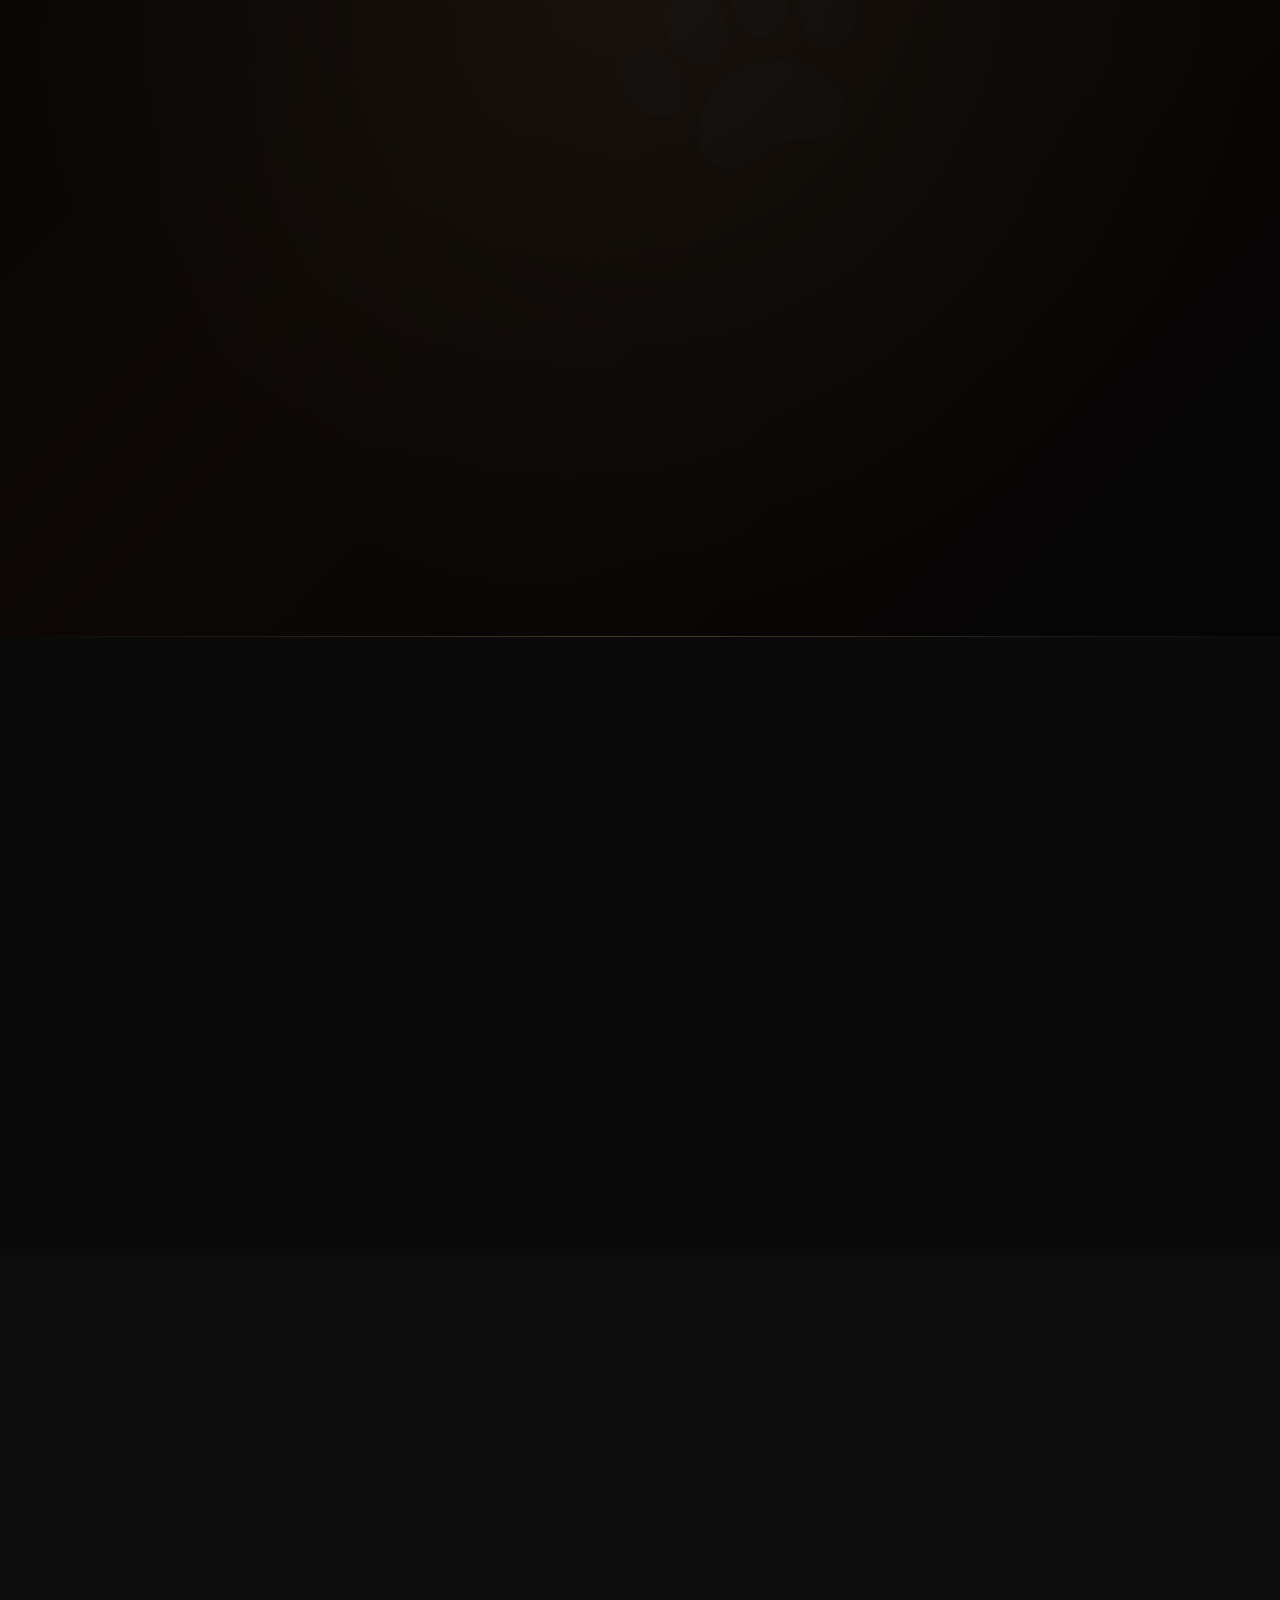
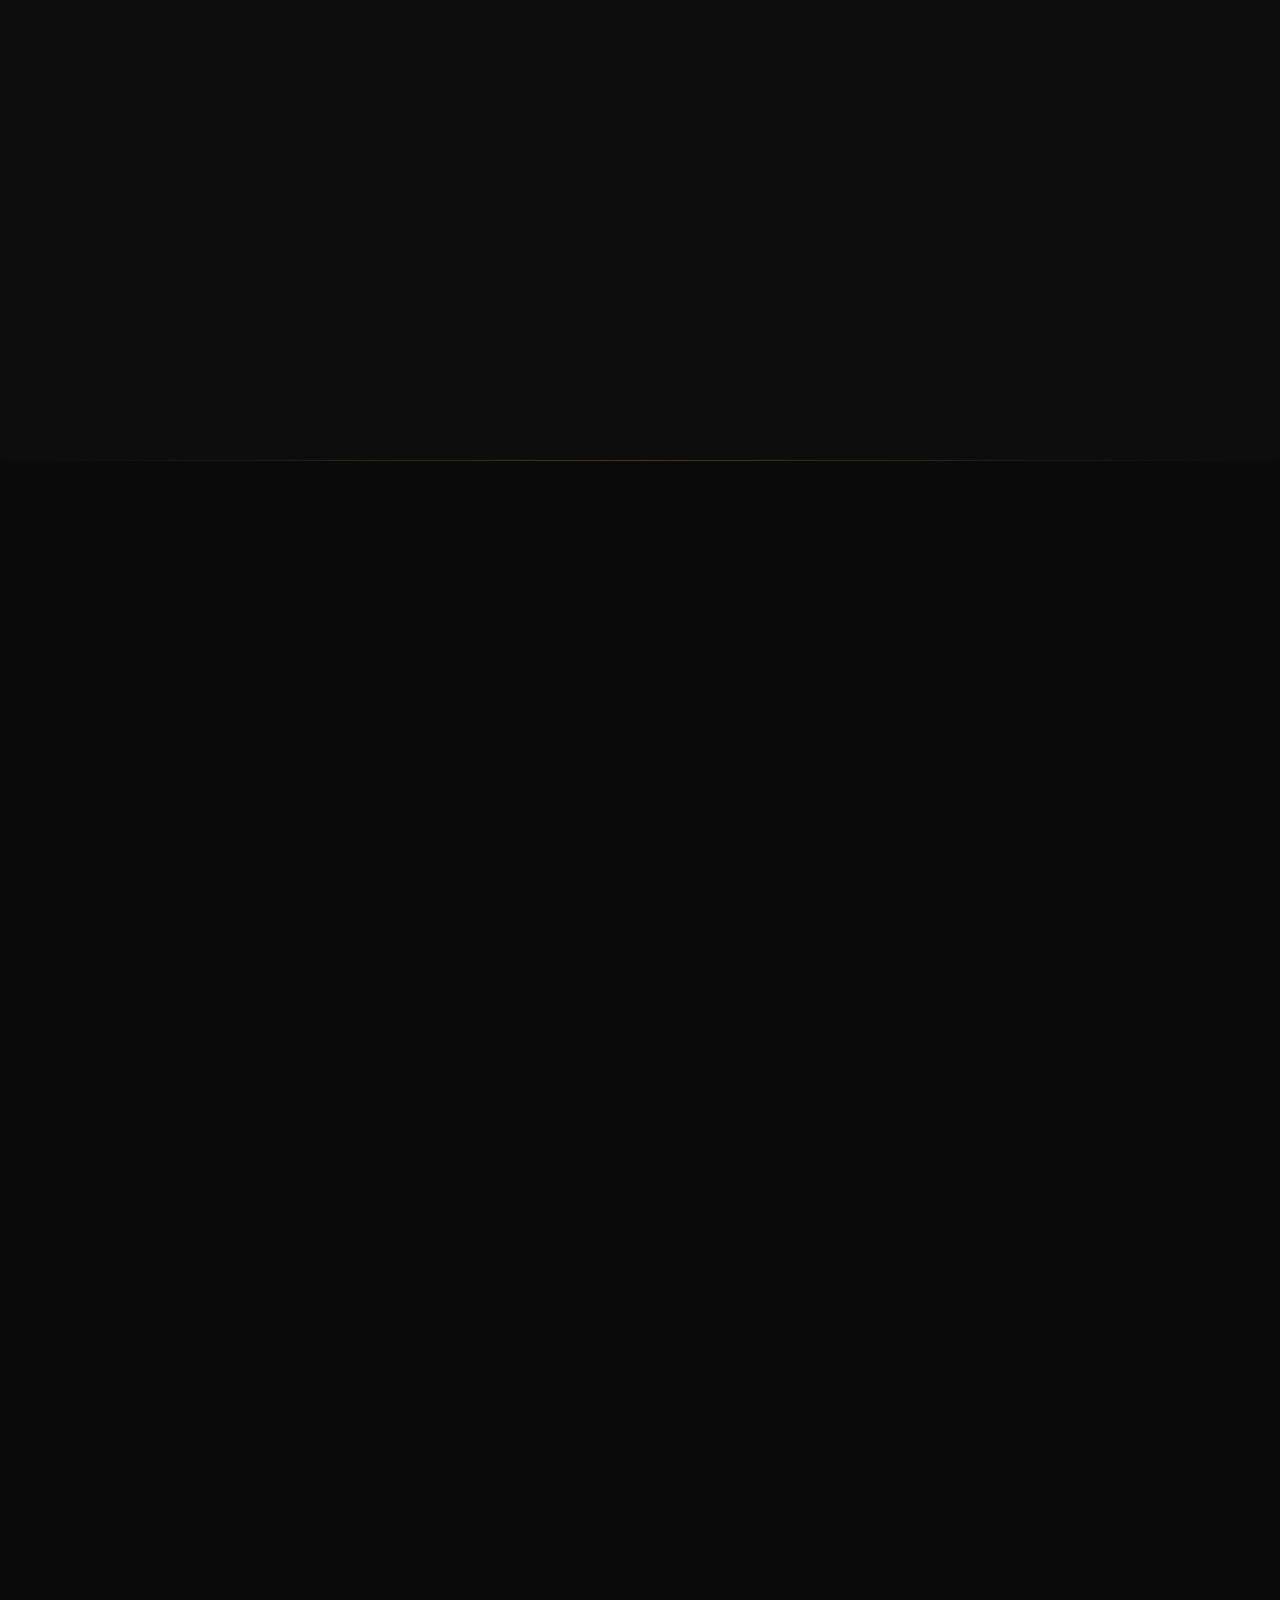
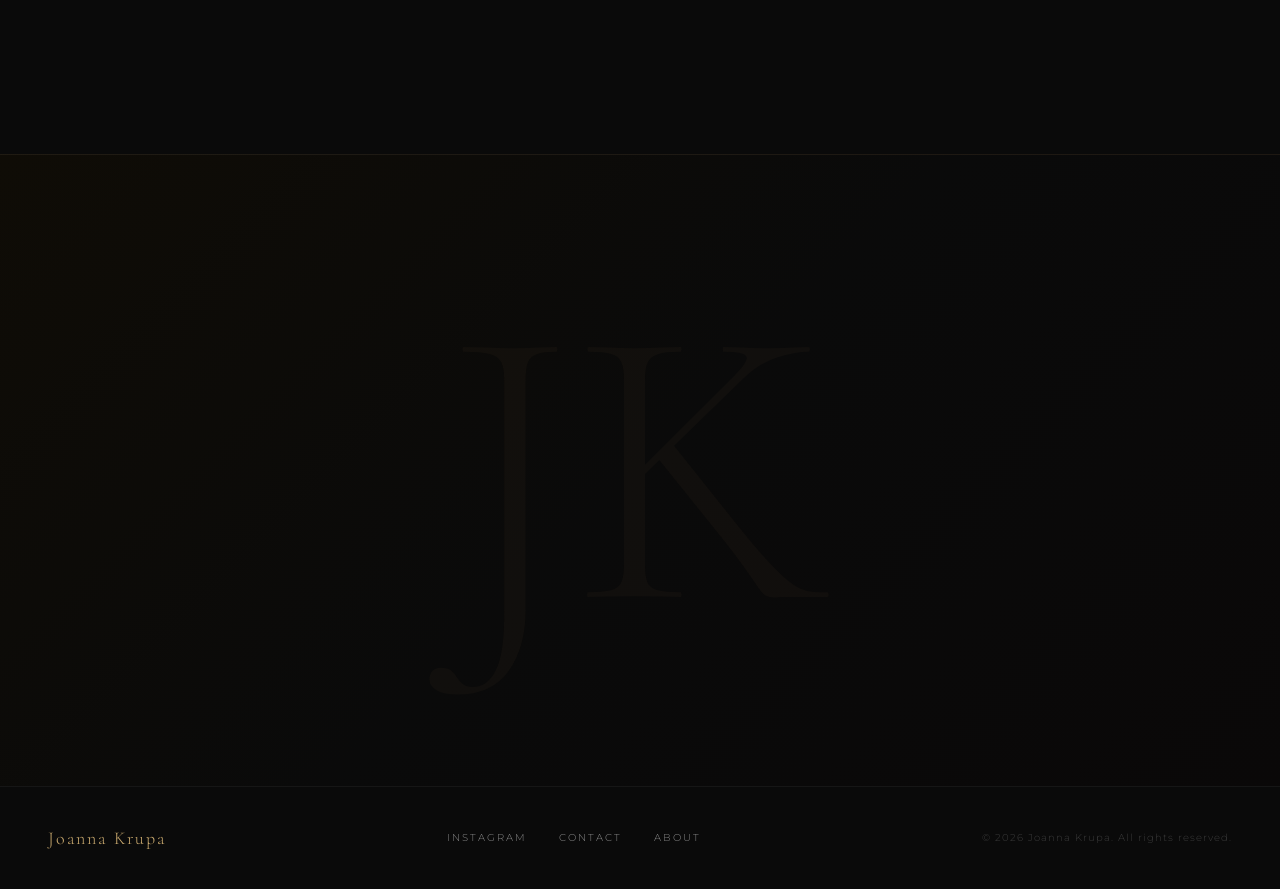
==== commit 0e03bcdc: "Update index.html" ====
--- a/index.html
+++ b/index.html
@@ -7,6 +7,241 @@
 <link href="https://fonts.googleapis.com/css2?family=Cormorant+Garamond:ital,wght@0,300;0,400;0,600;1,300;1,400&family=Montserrat:wght@300;400;500;600;700&display=swap" rel="stylesheet">
 <link rel="stylesheet" href="css/style.css">
 <style>
+
+/* ── YOUTUBE PLAYLIST PLAYER ── */
+.yt-player-section {
+  position: relative;
+  background: #000;
+  padding: 100px 0 60px;
+  overflow: hidden;
+}
+.yt-player-section::before {
+  content: '';
+  position: absolute;
+  inset: 0;
+  background: radial-gradient(ellipse at 30% 50%, rgba(201,169,110,0.07) 0%, transparent 60%),
+              radial-gradient(ellipse at 70% 50%, rgba(201,169,110,0.04) 0%, transparent 60%);
+  pointer-events: none;
+}
+.yt-player-inner {
+  max-width: 1280px;
+  margin: 0 auto;
+  padding: 0 40px;
+}
+.yt-player-header {
+  display: flex;
+  align-items: baseline;
+  gap: 16px;
+  margin-bottom: 28px;
+}
+.yt-player-label {
+  font-family: 'Montserrat', sans-serif;
+  font-size: 10px;
+  font-weight: 700;
+  letter-spacing: 0.25em;
+  text-transform: uppercase;
+  color: var(--gold);
+}
+.yt-player-title {
+  font-family: 'Cormorant Garamond', serif;
+  font-size: 26px;
+  font-weight: 300;
+  color: var(--off-white);
+  letter-spacing: 0.05em;
+}
+.yt-player-title em { color: var(--gold); font-style: italic; }
+.yt-player-layout {
+  display: grid;
+  grid-template-columns: 1fr 320px;
+  gap: 16px;
+  align-items: start;
+}
+/* Primary video */
+.yt-primary {
+  position: relative;
+  border: 1px solid rgba(201,169,110,0.2);
+  border-radius: 4px;
+  overflow: hidden;
+  background: #000;
+}
+.yt-primary-frame {
+  position: relative;
+  width: 100%;
+  padding-top: 56.25%;
+}
+.yt-primary-frame iframe {
+  position: absolute;
+  inset: 0;
+  width: 100%;
+  height: 100%;
+  border: none;
+  display: block;
+}
+.yt-primary-meta {
+  padding: 14px 16px;
+  border-top: 1px solid rgba(201,169,110,0.1);
+  display: flex;
+  align-items: center;
+  gap: 10px;
+}
+.yt-primary-badge {
+  background: linear-gradient(135deg, var(--gold), #a87d3e);
+  color: #000;
+  font-family: 'Montserrat', sans-serif;
+  font-size: 9px;
+  font-weight: 800;
+  letter-spacing: 0.15em;
+  text-transform: uppercase;
+  padding: 4px 10px;
+  border-radius: 2px;
+  flex-shrink: 0;
+}
+.yt-primary-name {
+  font-family: 'Montserrat', sans-serif;
+  font-size: 12px;
+  font-weight: 500;
+  color: var(--off-white);
+  white-space: nowrap;
+  overflow: hidden;
+  text-overflow: ellipsis;
+}
+/* Sidebar playlist */
+.yt-sidebar {
+  display: flex;
+  flex-direction: column;
+  gap: 0;
+  max-height: 480px;
+  overflow-y: auto;
+  border: 1px solid rgba(201,169,110,0.15);
+  border-radius: 4px;
+  background: rgba(255,255,255,0.02);
+  scrollbar-width: thin;
+  scrollbar-color: rgba(201,169,110,0.3) transparent;
+}
+.yt-sidebar::-webkit-scrollbar { width: 4px; }
+.yt-sidebar::-webkit-scrollbar-track { background: transparent; }
+.yt-sidebar::-webkit-scrollbar-thumb { background: rgba(201,169,110,0.3); border-radius: 2px; }
+.yt-sidebar-header {
+  padding: 12px 14px 10px;
+  border-bottom: 1px solid rgba(201,169,110,0.1);
+  font-family: 'Montserrat', sans-serif;
+  font-size: 10px;
+  font-weight: 700;
+  letter-spacing: 0.15em;
+  text-transform: uppercase;
+  color: var(--gold);
+  position: sticky;
+  top: 0;
+  background: rgba(10,10,10,0.95);
+  backdrop-filter: blur(8px);
+  z-index: 2;
+  display: flex;
+  align-items: center;
+  gap: 8px;
+}
+.yt-sidebar-count {
+  background: rgba(201,169,110,0.15);
+  border: 1px solid rgba(201,169,110,0.2);
+  color: var(--gold);
+  font-size: 9px;
+  padding: 2px 7px;
+  border-radius: 10px;
+}
+.yt-item {
+  display: flex;
+  gap: 10px;
+  padding: 10px 12px;
+  cursor: pointer;
+  border-bottom: 1px solid rgba(255,255,255,0.04);
+  transition: background 0.2s;
+  align-items: flex-start;
+}
+.yt-item:last-child { border-bottom: none; }
+.yt-item:hover { background: rgba(201,169,110,0.07); }
+.yt-item.active { background: rgba(201,169,110,0.12); border-left: 2px solid var(--gold); }
+.yt-thumb-wrap {
+  position: relative;
+  flex-shrink: 0;
+  width: 96px;
+  height: 54px;
+  border-radius: 3px;
+  overflow: hidden;
+  background: #111;
+}
+.yt-thumb-wrap img {
+  width: 100%;
+  height: 100%;
+  object-fit: cover;
+  display: block;
+}
+.yt-play-overlay {
+  position: absolute;
+  inset: 0;
+  display: flex;
+  align-items: center;
+  justify-content: center;
+  background: rgba(0,0,0,0.3);
+  opacity: 0;
+  transition: opacity 0.2s;
+}
+.yt-item:hover .yt-play-overlay,
+.yt-item.active .yt-play-overlay { opacity: 1; }
+.yt-play-icon {
+  width: 22px;
+  height: 22px;
+  background: rgba(201,169,110,0.9);
+  border-radius: 50%;
+  display: flex;
+  align-items: center;
+  justify-content: center;
+  font-size: 9px;
+  color: #000;
+  padding-left: 2px;
+}
+.yt-item-info { flex: 1; min-width: 0; }
+.yt-item-title {
+  font-family: 'Montserrat', sans-serif;
+  font-size: 11px;
+  font-weight: 500;
+  color: var(--off-white);
+  line-height: 1.4;
+  display: -webkit-box;
+  -webkit-line-clamp: 2;
+  -webkit-box-orient: vertical;
+  overflow: hidden;
+  margin-bottom: 4px;
+}
+.yt-item.active .yt-item-title { color: var(--gold); }
+.yt-item-num {
+  font-family: 'Montserrat', sans-serif;
+  font-size: 9px;
+  color: var(--muted);
+  letter-spacing: 0.08em;
+}
+.yt-view-all {
+  display: block;
+  text-align: center;
+  padding: 12px;
+  font-family: 'Montserrat', sans-serif;
+  font-size: 10px;
+  font-weight: 600;
+  letter-spacing: 0.12em;
+  text-transform: uppercase;
+  color: var(--gold);
+  text-decoration: none;
+  border-top: 1px solid rgba(201,169,110,0.1);
+  transition: background 0.2s;
+  margin-top: 2px;
+}
+.yt-view-all:hover { background: rgba(201,169,110,0.07); }
+@media (max-width: 900px) {
+  .yt-player-layout { grid-template-columns: 1fr; }
+  .yt-sidebar { max-height: 300px; }
+}
+@media (max-width: 600px) {
+  .yt-player-inner { padding: 0 16px; }
+}
+
 /* ── LANGUAGE TOGGLE ── */
 .lang-toggle {
   display: flex;
@@ -264,6 +499,47 @@
     <a href="#contact" class="nav-cta" data-en="Brand Inquiries" data-pl="Zapytania Brandowe">Brand Inquiries</a>
   </div>
 </nav>
+
+
+<!-- YOUTUBE PLAYLIST PLAYER -->
+<section class="yt-player-section">
+  <div class="yt-player-inner">
+    <div class="yt-player-header">
+      <span class="yt-player-label" data-en="Watch" data-pl="Oglądaj">Watch</span>
+      <h2 class="yt-player-title" data-en="Street Rescue — <em>The Series</em>" data-pl="Street Rescue — <em>Serial</em>">Street Rescue — <em>The Series</em></h2>
+    </div>
+    <div class="yt-player-layout">
+      <!-- PRIMARY PLAYER -->
+      <div class="yt-primary">
+        <div class="yt-primary-frame">
+          <iframe
+            id="ytMainPlayer"
+            src="https://www.youtube.com/embed/GxYcQiEZbL8?list=PL7WLWKpQqlRjWNa7OP7K06I-Peex1cjwi&autoplay=0&rel=0&modestbranding=1"
+            allow="accelerometer; autoplay; clipboard-write; encrypted-media; gyroscope; picture-in-picture"
+            allowfullscreen
+            title="Street Rescue with Joanna Krupa">
+          </iframe>
+        </div>
+        <div class="yt-primary-meta">
+          <span class="yt-primary-badge" data-en="Now Playing" data-pl="Teraz Gra">Now Playing</span>
+          <span class="yt-primary-name" id="ytNowPlayingTitle">Street Rescue with Joanna Krupa — Ep. 1</span>
+          <a href="https://www.youtube.com/playlist?list=PL7WLWKpQqlRjWNa7OP7K06I-Peex1cjwi" target="_blank" rel="noopener noreferrer" style="margin-left:auto;font-family:'Montserrat',sans-serif;font-size:10px;font-weight:600;letter-spacing:0.1em;text-transform:uppercase;color:var(--gold);text-decoration:none;" data-en="↗ Full Playlist" data-pl="↗ Pełna Lista">↗ Full Playlist</a>
+        </div>
+      </div>
+
+      <!-- SIDEBAR QUEUE — real video IDs only -->
+      <div class="yt-sidebar">
+        <div class="yt-sidebar-header">
+          <span data-en="Episodes" data-pl="Odcinki">Episodes</span>
+          <span class="yt-sidebar-count">4 Videos</span>
+        </div>
+        <div id="ytQueueList"></div>
+        <a href="https://www.youtube.com/playlist?list=PL7WLWKpQqlRjWNa7OP7K06I-Peex1cjwi" target="_blank" rel="noopener noreferrer" class="yt-view-all" data-en="↗ Full Playlist on YouTube" data-pl="↗ Pełna Lista na YouTube">↗ Full Playlist on YouTube</a>
+      </div>
+    </div>
+  </div>
+</section>
+
 
 <!-- HERO -->
 <section class="hero">
@@ -623,7 +899,7 @@
       <h2 class="cta-title" data-en="Ready to Partner<br>with an <em>Icon?</em>" data-pl="Gotowy na Współpracę<br>z <em>Ikoną?</em>">Ready to Partner<br>with an <em>Icon?</em></h2>
       <p class="cta-sub" data-en="Joanna is selectively accepting brand partnerships that align with her values of beauty, wellness, and ethical living. Reach out to explore what's possible." data-pl="Joanna selektywnie przyjmuje partnerstwa z markami, które są zgodne z jej wartościami dotyczącymi urody, zdrowia i etycznego życia. Skontaktuj się, aby zbadać możliwości.">Joanna is selectively accepting brand partnerships that align with her values of beauty, wellness, and ethical living. Reach out to explore what's possible.</p>
       <div class="cta-buttons">
-        <a href="mailto:brandpartnerships@joannakrupa.com" class="btn-primary">
+        <a href="/cdn-cgi/l/email-protection#630111020d07130211170d0611100b0a131023090c020d0d0208111613024d000c0e" class="btn-primary">
           <span data-en="✉ &nbsp; Submit Brand Inquiry" data-pl="✉ &nbsp; Wyślij Zapytanie Brandowe">✉ &nbsp; Submit Brand Inquiry</span>
         </a>
         <a href="https://www.instagram.com/joannakrupa/" target="_blank" rel="noopener noreferrer" class="btn-secondary">
@@ -645,7 +921,48 @@
   <div class="footer-copy" data-en="© 2026 Joanna Krupa. All rights reserved." data-pl="© 2026 Joanna Krupa. Wszelkie prawa zastrzeżone.">© 2026 Joanna Krupa. All rights reserved.</div>
 </footer>
 
-<script>
+<script data-cfasync="false" src="/cdn-cgi/scripts/5c5dd728/cloudflare-static/email-decode.min.js"></script><script>
+  // ── YouTube Queue — Street Rescue (real video IDs) ──
+  const ytVideos = [
+    { id: 'GxYcQiEZbL8', title: 'Street Rescue with Joanna Krupa — Ep. 1' },
+    { id: 'DBsh91vsqhg', title: 'Street Rescue with Joanna Krupa — Ep. 2' },
+    { id: 'RdcHTMutNY8', title: 'Street Rescue with Joanna Krupa — Ep. 3' },
+    { id: '7KkwnDXCksw', title: 'Street Rescue with Joanna Krupa — Ep. 4' },
+  ];
+
+  const ytMainPlayer   = document.getElementById('ytMainPlayer');
+  const ytNowPlaying   = document.getElementById('ytNowPlayingTitle');
+  const ytQueueList    = document.getElementById('ytQueueList');
+
+  function ytLoadVideo(index) {
+    const v = ytVideos[index];
+    ytMainPlayer.src = 'https://www.youtube.com/embed/' + v.id
+      + '?list=PL7WLWKpQqlRjWNa7OP7K06I-Peex1cjwi&autoplay=1&rel=0&modestbranding=1';
+    ytNowPlaying.textContent = v.title;
+    document.querySelectorAll('.yt-item').forEach((el, i) => {
+      el.classList.toggle('active', i === index);
+      el.querySelector('.yt-item-num').textContent = i === index ? 'NOW PLAYING' : '#' + (i + 1);
+    });
+    document.querySelector('.yt-item.active')?.scrollIntoView({ block: 'nearest', behavior: 'smooth' });
+  }
+
+  // Build queue items
+  ytVideos.forEach((v, i) => {
+    const item = document.createElement('div');
+    item.className = 'yt-item' + (i === 0 ? ' active' : '');
+    item.innerHTML = \`
+      <div class="yt-thumb-wrap">
+        <img src="https://img.youtube.com/vi/\${v.id}/mqdefault.jpg" alt="\${v.title}" loading="lazy">
+        <div class="yt-play-overlay"><div class="yt-play-icon">▶</div></div>
+      </div>
+      <div class="yt-item-info">
+        <div class="yt-item-title">\${v.title}</div>
+        <div class="yt-item-num">\${i === 0 ? 'NOW PLAYING' : '#' + (i + 1)}</div>
+      </div>\`;
+    item.addEventListener('click', () => ytLoadVideo(i));
+    ytQueueList.appendChild(item);
+  });
+
   // ── Scroll reveal ──
   const reveals = document.querySelectorAll('.reveal');
   const observer = new IntersectionObserver((entries) => {
@@ -698,9 +1015,4 @@
   });
 
   // ── Stagger children within reveal containers ──
-  document.querySelectorAll('.highlight-item, .offer-item, .category-card, .reach-card, .market-tag, .dioz-stat-card, .dioz-way').forEach((el, i) => {
-    el.style.transitionDelay = (i % 8 * 60) + 'ms';
-  });
-</script>
-</body>
-</html>
+  document.querySelectorAll('.highlight-item, .offer-item, .category-c
--- a/css/style.css
+++ b/css/style.css
@@ -0,0 +1,747 @@
+:root {
+    --gold: #C9A96E;
+    --gold-light: #E8D5A3;
+    --black: #0A0A0A;
+    --off-white: #F5F0EA;
+    --mid: #1A1A1A;
+    --muted: #888;
+  }
+
+  *, *::before, *::after { box-sizing: border-box; margin: 0; padding: 0; }
+
+  html { scroll-behavior: smooth; }
+
+  body {
+    background: var(--black);
+    color: var(--off-white);
+    font-family: 'Montserrat', sans-serif;
+    font-weight: 300;
+    overflow-x: hidden;
+  }
+
+  /* ── NOISE OVERLAY ── */
+  body::before {
+    content: '';
+    position: fixed;
+    inset: 0;
+    background-image: url("data:image/svg+xml,%3Csvg viewBox='0 0 200 200' xmlns='http://www.w3.org/2000/svg'%3E%3Cfilter id='n'%3E%3CfeTurbulence type='fractalNoise' baseFrequency='0.85' numOctaves='4' stitchTiles='stitch'/%3E%3C/filter%3E%3Crect width='100%25' height='100%25' filter='url(%23n)' opacity='0.04'/%3E%3C/svg%3E");
+    pointer-events: none;
+    z-index: 9999;
+    opacity: 0.3;
+  }
+
+  /* ── NAV ── */
+  nav {
+    position: fixed;
+    top: 0; left: 0; right: 0;
+    z-index: 100;
+    display: flex;
+    justify-content: space-between;
+    align-items: center;
+    padding: 24px 48px;
+    background: linear-gradient(to bottom, rgba(10,10,10,0.95), transparent);
+  }
+
+  .nav-logo {
+    font-family: 'Cormorant Garamond', serif;
+    font-size: 22px;
+    font-weight: 300;
+    letter-spacing: 0.15em;
+    color: var(--gold);
+    text-decoration: none;
+  }
+
+  .nav-cta {
+    font-size: 11px;
+    letter-spacing: 0.2em;
+    text-transform: uppercase;
+    color: var(--off-white);
+    text-decoration: none;
+    border: 1px solid rgba(201,169,110,0.4);
+    padding: 10px 24px;
+    transition: all 0.3s ease;
+  }
+
+  .nav-cta:hover {
+    background: var(--gold);
+    color: var(--black);
+    border-color: var(--gold);
+  }
+
+  /* ── HERO ── */
+  .hero {
+    min-height: 100vh;
+    display: grid;
+    grid-template-columns: 1fr 1fr;
+    position: relative;
+    overflow: hidden;
+  }
+
+  .hero-left {
+    display: flex;
+    flex-direction: column;
+    justify-content: flex-end;
+    padding: 120px 60px 80px;
+    position: relative;
+    z-index: 2;
+  }
+
+  .hero-eyebrow {
+    font-size: 10px;
+    letter-spacing: 0.35em;
+    text-transform: uppercase;
+    color: var(--gold);
+    margin-bottom: 24px;
+    opacity: 0;
+    animation: fadeUp 1s ease 0.3s forwards;
+  }
+
+  .hero-name {
+    font-family: 'Cormorant Garamond', serif;
+    font-size: clamp(64px, 8vw, 110px);
+    font-weight: 300;
+    line-height: 0.9;
+    letter-spacing: -0.02em;
+    margin-bottom: 32px;
+    opacity: 0;
+    animation: fadeUp 1s ease 0.5s forwards;
+  }
+
+  .hero-name em {
+    font-style: italic;
+    color: var(--gold);
+  }
+
+  .hero-tagline {
+    font-size: 13px;
+    letter-spacing: 0.1em;
+    line-height: 1.8;
+    color: rgba(245,240,234,0.65);
+    max-width: 380px;
+    margin-bottom: 48px;
+    opacity: 0;
+    animation: fadeUp 1s ease 0.7s forwards;
+  }
+
+  .hero-stats {
+    display: flex;
+    gap: 40px;
+    opacity: 0;
+    animation: fadeUp 1s ease 0.9s forwards;
+  }
+
+  .stat-item {}
+
+  .stat-number {
+    font-family: 'Cormorant Garamond', serif;
+    font-size: 36px;
+    font-weight: 300;
+    color: var(--gold);
+    line-height: 1;
+  }
+
+  .stat-label {
+    font-size: 9px;
+    letter-spacing: 0.25em;
+    text-transform: uppercase;
+    color: var(--muted);
+    margin-top: 4px;
+  }
+
+  .hero-right {
+    position: relative;
+    overflow: hidden;
+  }
+
+  .hero-image-container {
+    position: absolute;
+    inset: 0;
+    background: linear-gradient(135deg, #1a1008 0%, #0d0d0d 100%);
+  }
+
+  .hero-image-container::after {
+    content: '';
+    position: absolute;
+    inset: 0;
+    background: linear-gradient(to right, var(--black) 0%, transparent 30%),
+                linear-gradient(to top, var(--black) 0%, transparent 25%);
+  }
+
+  .hero-placeholder {
+    width: 100%;
+    height: 100%;
+    display: flex;
+    align-items: center;
+    justify-content: center;
+    position: relative;
+  }
+
+  /* Elegant geometric portrait placeholder */
+  .portrait-frame {
+    width: 70%;
+    height: 85%;
+    border: 1px solid rgba(201,169,110,0.15);
+    position: relative;
+    display: flex;
+    align-items: center;
+    justify-content: center;
+    opacity: 0;
+    animation: fadeIn 1.5s ease 0.8s forwards;
+  }
+
+  .portrait-frame::before {
+    content: 'JK';
+    font-family: 'Cormorant Garamond', serif;
+    font-size: 180px;
+    font-weight: 300;
+    color: rgba(201,169,110,0.06);
+    position: absolute;
+  }
+
+  .portrait-frame::after {
+    content: '';
+    position: absolute;
+    inset: 12px;
+    border: 1px solid rgba(201,169,110,0.08);
+  }
+
+  .corner-tl, .corner-tr, .corner-bl, .corner-br {
+    position: absolute;
+    width: 20px;
+    height: 20px;
+  }
+  .corner-tl { top: -1px; left: -1px; border-top: 2px solid var(--gold); border-left: 2px solid var(--gold); }
+  .corner-tr { top: -1px; right: -1px; border-top: 2px solid var(--gold); border-right: 2px solid var(--gold); }
+  .corner-bl { bottom: -1px; left: -1px; border-bottom: 2px solid var(--gold); border-left: 2px solid var(--gold); }
+  .corner-br { bottom: -1px; right: -1px; border-bottom: 2px solid var(--gold); border-right: 2px solid var(--gold); }
+
+  .portrait-initials-label {
+    position: absolute;
+    bottom: -32px;
+    font-size: 9px;
+    letter-spacing: 0.4em;
+    text-transform: uppercase;
+    color: rgba(201,169,110,0.4);
+  }
+
+  /* ── GOLD DIVIDER ── */
+  .gold-line {
+    width: 100%;
+    height: 1px;
+    background: linear-gradient(to right, transparent, var(--gold), transparent);
+    opacity: 0.3;
+  }
+
+  /* ── SECTION BASE ── */
+  section {
+    padding: 100px 0;
+  }
+
+  .container {
+    max-width: 1200px;
+    margin: 0 auto;
+    padding: 0 48px;
+  }
+
+  .section-label {
+    font-size: 9px;
+    letter-spacing: 0.4em;
+    text-transform: uppercase;
+    color: var(--gold);
+    margin-bottom: 16px;
+  }
+
+  .section-title {
+    font-family: 'Cormorant Garamond', serif;
+    font-size: clamp(36px, 4vw, 56px);
+    font-weight: 300;
+    line-height: 1.05;
+    margin-bottom: 24px;
+  }
+
+  .section-title em {
+    font-style: italic;
+    color: var(--gold);
+  }
+
+  /* ── ABOUT ── */
+  .about-grid {
+    display: grid;
+    grid-template-columns: 1fr 1fr;
+    gap: 80px;
+    align-items: center;
+  }
+
+  .about-body {
+    font-size: 14px;
+    line-height: 2;
+    color: rgba(245,240,234,0.7);
+  }
+
+  .about-body p + p {
+    margin-top: 20px;
+  }
+
+  .about-highlights {
+    display: flex;
+    flex-direction: column;
+    gap: 1px;
+  }
+
+  .highlight-item {
+    display: flex;
+    align-items: center;
+    gap: 20px;
+    padding: 20px 24px;
+    background: rgba(255,255,255,0.02);
+    border-left: 2px solid transparent;
+    transition: all 0.3s ease;
+    cursor: default;
+  }
+
+  .highlight-item:hover {
+    background: rgba(201,169,110,0.06);
+    border-left-color: var(--gold);
+  }
+
+  .highlight-icon {
+    font-size: 22px;
+    width: 32px;
+    text-align: center;
+    flex-shrink: 0;
+  }
+
+  .highlight-text {
+    font-size: 13px;
+    line-height: 1.5;
+    color: rgba(245,240,234,0.75);
+  }
+
+  .highlight-text strong {
+    display: block;
+    color: var(--off-white);
+    font-weight: 500;
+    margin-bottom: 2px;
+  }
+
+  /* ── CREDENTIALS TICKER ── */
+  .ticker-section {
+    padding: 32px 0;
+    background: rgba(201,169,110,0.05);
+    border-top: 1px solid rgba(201,169,110,0.1);
+    border-bottom: 1px solid rgba(201,169,110,0.1);
+    overflow: hidden;
+  }
+
+  .ticker-track {
+    display: flex;
+    gap: 0;
+    animation: ticker 30s linear infinite;
+    white-space: nowrap;
+  }
+
+  .ticker-item {
+    display: inline-flex;
+    align-items: center;
+    gap: 20px;
+    padding: 0 40px;
+    font-size: 11px;
+    letter-spacing: 0.2em;
+    text-transform: uppercase;
+    color: rgba(201,169,110,0.7);
+  }
+
+  .ticker-dot {
+    width: 4px;
+    height: 4px;
+    background: var(--gold);
+    border-radius: 50%;
+    flex-shrink: 0;
+  }
+
+  @keyframes ticker {
+    from { transform: translateX(0); }
+    to { transform: translateX(-50%); }
+  }
+
+  /* ── REACH / PLATFORM CARDS ── */
+  .reach-grid {
+    display: grid;
+    grid-template-columns: repeat(3, 1fr);
+    gap: 2px;
+    margin-top: 60px;
+  }
+
+  .reach-card {
+    background: rgba(255,255,255,0.02);
+    padding: 48px 36px;
+    position: relative;
+    overflow: hidden;
+    transition: background 0.3s ease;
+  }
+
+  .reach-card:hover {
+    background: rgba(201,169,110,0.05);
+  }
+
+  .reach-card::before {
+    content: '';
+    position: absolute;
+    top: 0; left: 0; right: 0;
+    height: 2px;
+    background: linear-gradient(to right, var(--gold), transparent);
+    opacity: 0;
+    transition: opacity 0.3s ease;
+  }
+
+  .reach-card:hover::before {
+    opacity: 1;
+  }
+
+  .reach-platform {
+    font-size: 10px;
+    letter-spacing: 0.3em;
+    text-transform: uppercase;
+    color: var(--muted);
+    margin-bottom: 16px;
+  }
+
+  .reach-number {
+    font-family: 'Cormorant Garamond', serif;
+    font-size: 52px;
+    font-weight: 300;
+    color: var(--gold-light);
+    line-height: 1;
+    margin-bottom: 8px;
+  }
+
+  .reach-desc {
+    font-size: 12px;
+    color: rgba(245,240,234,0.5);
+    line-height: 1.6;
+  }
+
+  /* ── BRAND CATEGORIES ── */
+  .categories-grid {
+    display: grid;
+    grid-template-columns: repeat(4, 1fr);
+    gap: 2px;
+    margin-top: 60px;
+  }
+
+  .category-card {
+    padding: 36px 28px;
+    background: rgba(255,255,255,0.02);
+    border-bottom: 2px solid transparent;
+    transition: all 0.3s ease;
+  }
+
+  .category-card:hover {
+    background: rgba(255,255,255,0.04);
+    border-bottom-color: var(--gold);
+  }
+
+  .category-icon {
+    font-size: 28px;
+    margin-bottom: 16px;
+  }
+
+  .category-name {
+    font-size: 13px;
+    font-weight: 500;
+    letter-spacing: 0.05em;
+    margin-bottom: 8px;
+    color: var(--off-white);
+  }
+
+  .category-desc {
+    font-size: 11px;
+    color: rgba(245,240,234,0.45);
+    line-height: 1.7;
+  }
+
+  /* ── WHAT SHE OFFERS ── */
+  .offers-grid {
+    display: grid;
+    grid-template-columns: 1fr 1fr;
+    gap: 2px;
+    margin-top: 60px;
+  }
+
+  .offer-item {
+    padding: 40px;
+    background: rgba(255,255,255,0.02);
+    display: flex;
+    gap: 24px;
+    transition: background 0.3s ease;
+  }
+
+  .offer-item:hover {
+    background: rgba(201,169,110,0.04);
+  }
+
+  .offer-number {
+    font-family: 'Cormorant Garamond', serif;
+    font-size: 48px;
+    font-weight: 300;
+    color: rgba(201,169,110,0.2);
+    line-height: 1;
+    flex-shrink: 0;
+    width: 60px;
+  }
+
+  .offer-content {}
+
+  .offer-title {
+    font-size: 14px;
+    font-weight: 600;
+    letter-spacing: 0.05em;
+    margin-bottom: 10px;
+    color: var(--off-white);
+  }
+
+  .offer-desc {
+    font-size: 12px;
+    color: rgba(245,240,234,0.5);
+    line-height: 1.8;
+  }
+
+  /* ── MARKETS ── */
+  .markets-row {
+    display: flex;
+    gap: 2px;
+    margin-top: 60px;
+    flex-wrap: wrap;
+  }
+
+  .market-tag {
+    padding: 12px 24px;
+    background: rgba(255,255,255,0.03);
+    border: 1px solid rgba(201,169,110,0.1);
+    font-size: 11px;
+    letter-spacing: 0.15em;
+    text-transform: uppercase;
+    color: rgba(245,240,234,0.6);
+    transition: all 0.3s ease;
+  }
+
+  .market-tag:hover {
+    background: rgba(201,169,110,0.08);
+    border-color: rgba(201,169,110,0.3);
+    color: var(--gold-light);
+  }
+
+  /* ── CTA SECTION ── */
+  .cta-section {
+    background: linear-gradient(135deg, #0f0c06 0%, #0A0A0A 50%, #0a0808 100%);
+    border-top: 1px solid rgba(201,169,110,0.1);
+    padding: 120px 0;
+    text-align: center;
+    position: relative;
+    overflow: hidden;
+  }
+
+  .cta-section::before {
+    content: 'JK';
+    position: absolute;
+    font-family: 'Cormorant Garamond', serif;
+    font-size: 400px;
+    font-weight: 300;
+    color: rgba(201,169,110,0.03);
+    top: 50%;
+    left: 50%;
+    transform: translate(-50%, -50%);
+    pointer-events: none;
+    line-height: 1;
+  }
+
+  .cta-title {
+    font-family: 'Cormorant Garamond', serif;
+    font-size: clamp(44px, 6vw, 80px);
+    font-weight: 300;
+    line-height: 1.05;
+    margin-bottom: 24px;
+    position: relative;
+  }
+
+  .cta-title em {
+    font-style: italic;
+    color: var(--gold);
+  }
+
+  .cta-sub {
+    font-size: 13px;
+    color: rgba(245,240,234,0.5);
+    letter-spacing: 0.1em;
+    line-height: 1.8;
+    max-width: 520px;
+    margin: 0 auto 56px;
+    position: relative;
+  }
+
+  .cta-buttons {
+    display: flex;
+    gap: 16px;
+    justify-content: center;
+    flex-wrap: wrap;
+    position: relative;
+  }
+
+  .btn-primary {
+    display: inline-flex;
+    align-items: center;
+    gap: 12px;
+    padding: 18px 48px;
+    background: var(--gold);
+    color: var(--black);
+    text-decoration: none;
+    font-size: 11px;
+    font-weight: 700;
+    letter-spacing: 0.25em;
+    text-transform: uppercase;
+    transition: all 0.3s ease;
+    font-family: 'Montserrat', sans-serif;
+  }
+
+  .btn-primary:hover {
+    background: var(--gold-light);
+    transform: translateY(-2px);
+    box-shadow: 0 12px 40px rgba(201,169,110,0.25);
+  }
+
+  .btn-secondary {
+    display: inline-flex;
+    align-items: center;
+    gap: 12px;
+    padding: 18px 48px;
+    background: transparent;
+    color: var(--off-white);
+    text-decoration: none;
+    font-size: 11px;
+    font-weight: 500;
+    letter-spacing: 0.25em;
+    text-transform: uppercase;
+    border: 1px solid rgba(245,240,234,0.2);
+    transition: all 0.3s ease;
+    font-family: 'Montserrat', sans-serif;
+  }
+
+  .btn-secondary:hover {
+    border-color: var(--gold);
+    color: var(--gold);
+  }
+
+  /* ── FOOTER ── */
+  footer {
+    padding: 40px 48px;
+    display: flex;
+    justify-content: space-between;
+    align-items: center;
+    border-top: 1px solid rgba(255,255,255,0.05);
+  }
+
+  .footer-logo {
+    font-family: 'Cormorant Garamond', serif;
+    font-size: 18px;
+    color: var(--gold);
+    letter-spacing: 0.1em;
+  }
+
+  .footer-links {
+    display: flex;
+    gap: 32px;
+  }
+
+  .footer-links a {
+    font-size: 10px;
+    letter-spacing: 0.2em;
+    text-transform: uppercase;
+    color: var(--muted);
+    text-decoration: none;
+    transition: color 0.3s ease;
+  }
+
+  .footer-links a:hover {
+    color: var(--gold);
+  }
+
+  .footer-copy {
+    font-size: 10px;
+    color: rgba(255,255,255,0.2);
+    letter-spacing: 0.1em;
+  }
+
+  /* ── ANIMATIONS ── */
+  @keyframes fadeUp {
+    from { opacity: 0; transform: translateY(30px); }
+    to { opacity: 1; transform: translateY(0); }
+  }
+
+  @keyframes fadeIn {
+    from { opacity: 0; }
+    to { opacity: 1; }
+  }
+
+  .reveal {
+    opacity: 0;
+    transform: translateY(24px);
+    transition: opacity 0.8s ease, transform 0.8s ease;
+  }
+
+  .reveal.visible {
+    opacity: 1;
+    transform: translateY(0);
+  }
+
+  /* ── RESPONSIVE ── */
+  @media (max-width: 900px) {
+    nav { padding: 20px 24px; }
+
+    .hero {
+      grid-template-columns: 1fr;
+      min-height: auto;
+    }
+
+    .hero-left {
+      padding: 120px 24px 60px;
+      order: 2;
+    }
+
+    .hero-right {
+      order: 1;
+      height: 50vw;
+      min-height: 260px;
+    }
+
+    .about-grid,
+    .offers-grid {
+      grid-template-columns: 1fr;
+      gap: 40px;
+    }
+
+    .reach-grid,
+    .categories-grid {
+      grid-template-columns: 1fr 1fr;
+    }
+
+    .container { padding: 0 24px; }
+
+    footer {
+      flex-direction: column;
+      gap: 20px;
+      text-align: center;
+      padding: 32px 24px;
+    }
+
+    .footer-links { flex-wrap: wrap; justify-content: center; }
+  }
+
+  @media (max-width: 600px) {
+    .reach-grid,
+    .categories-grid {
+      grid-template-columns: 1fr;
+    }
+
+    .hero-stats { gap: 24px; }
+    .cta-buttons { flex-direction: column; align-items: center; }
+  }
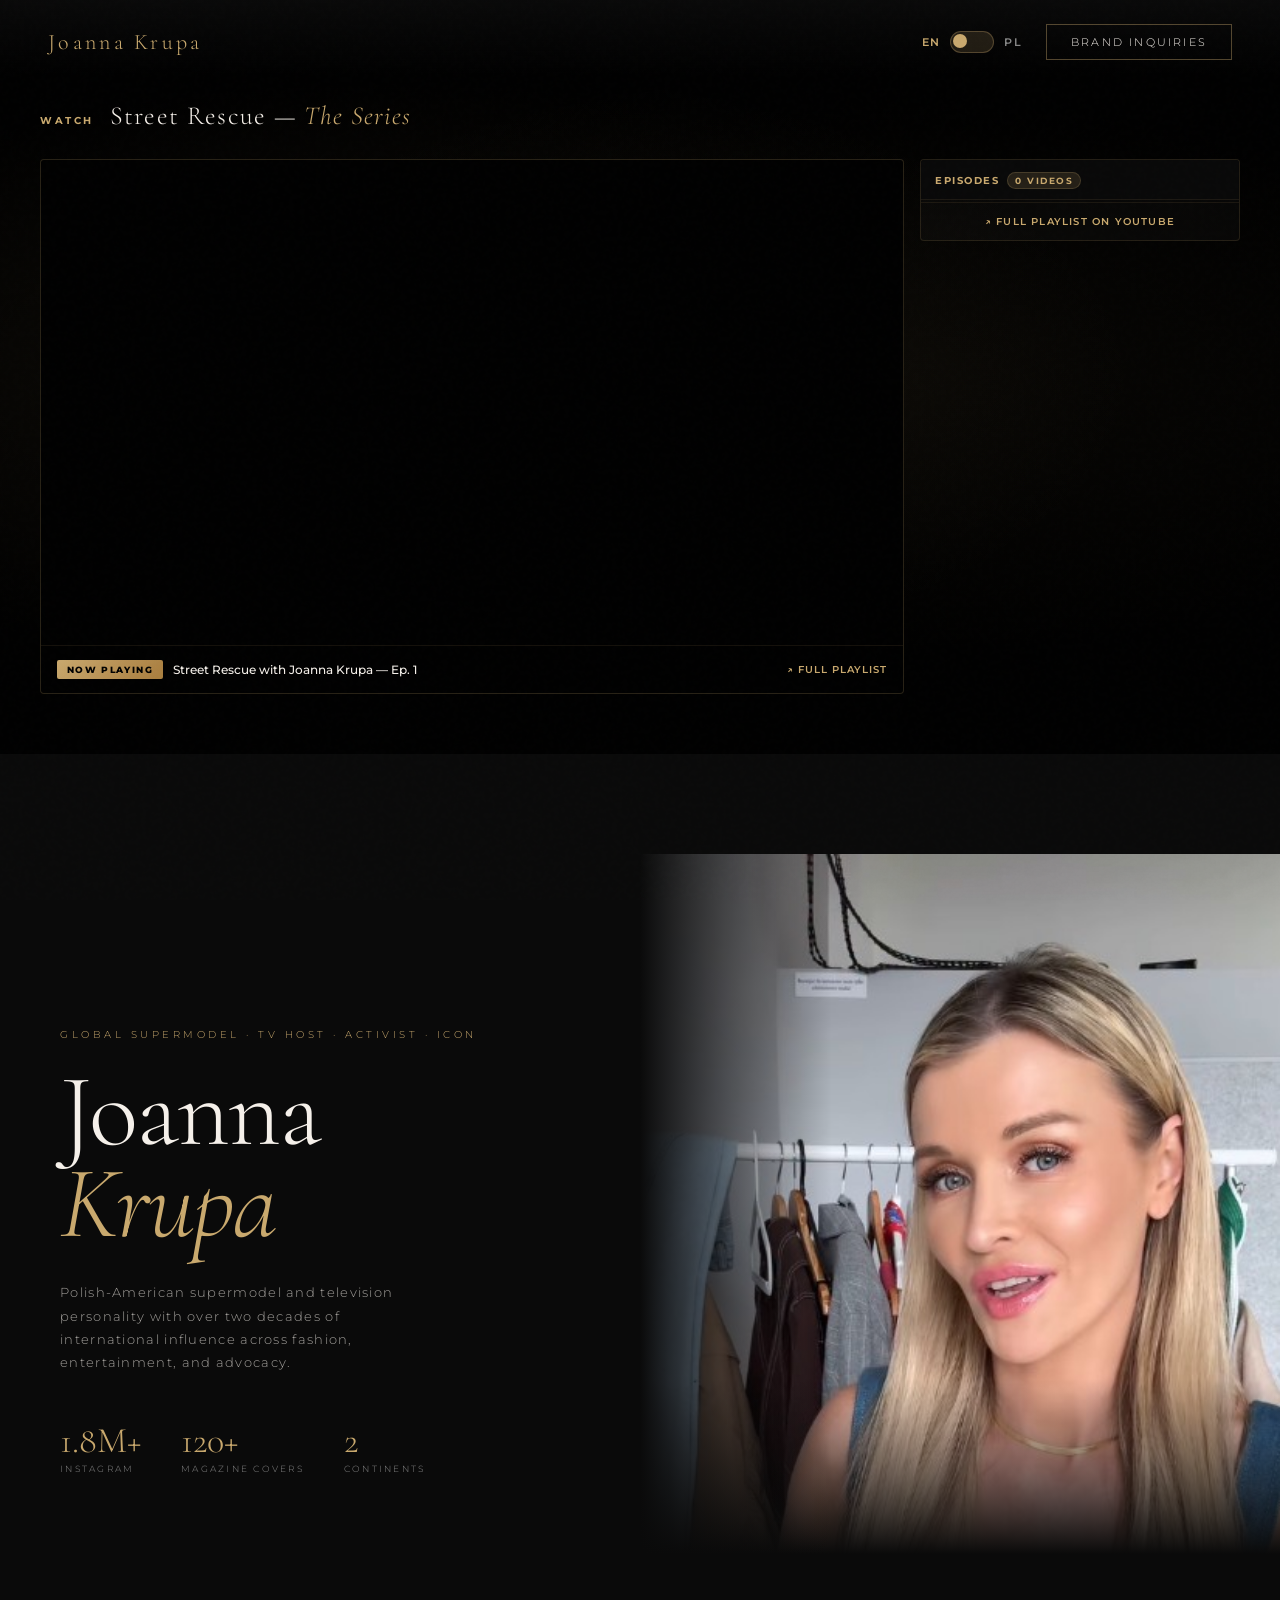
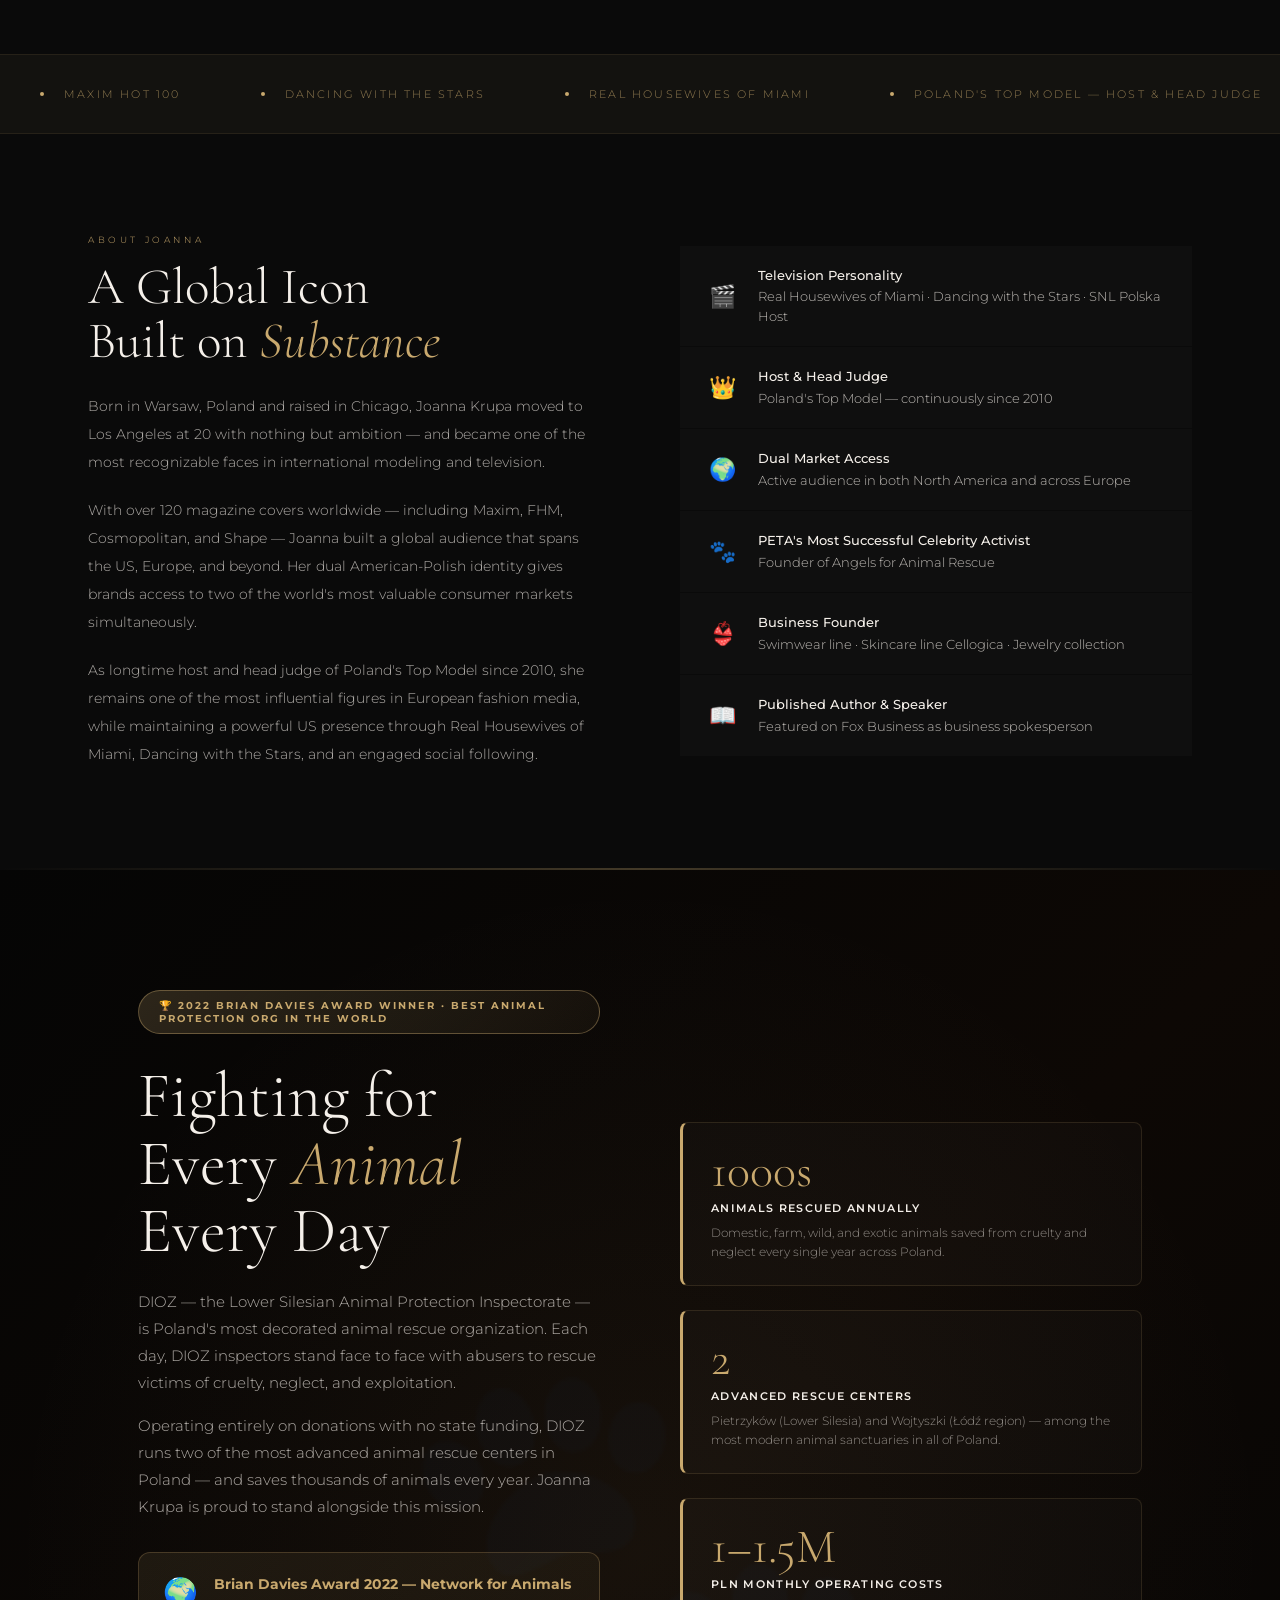
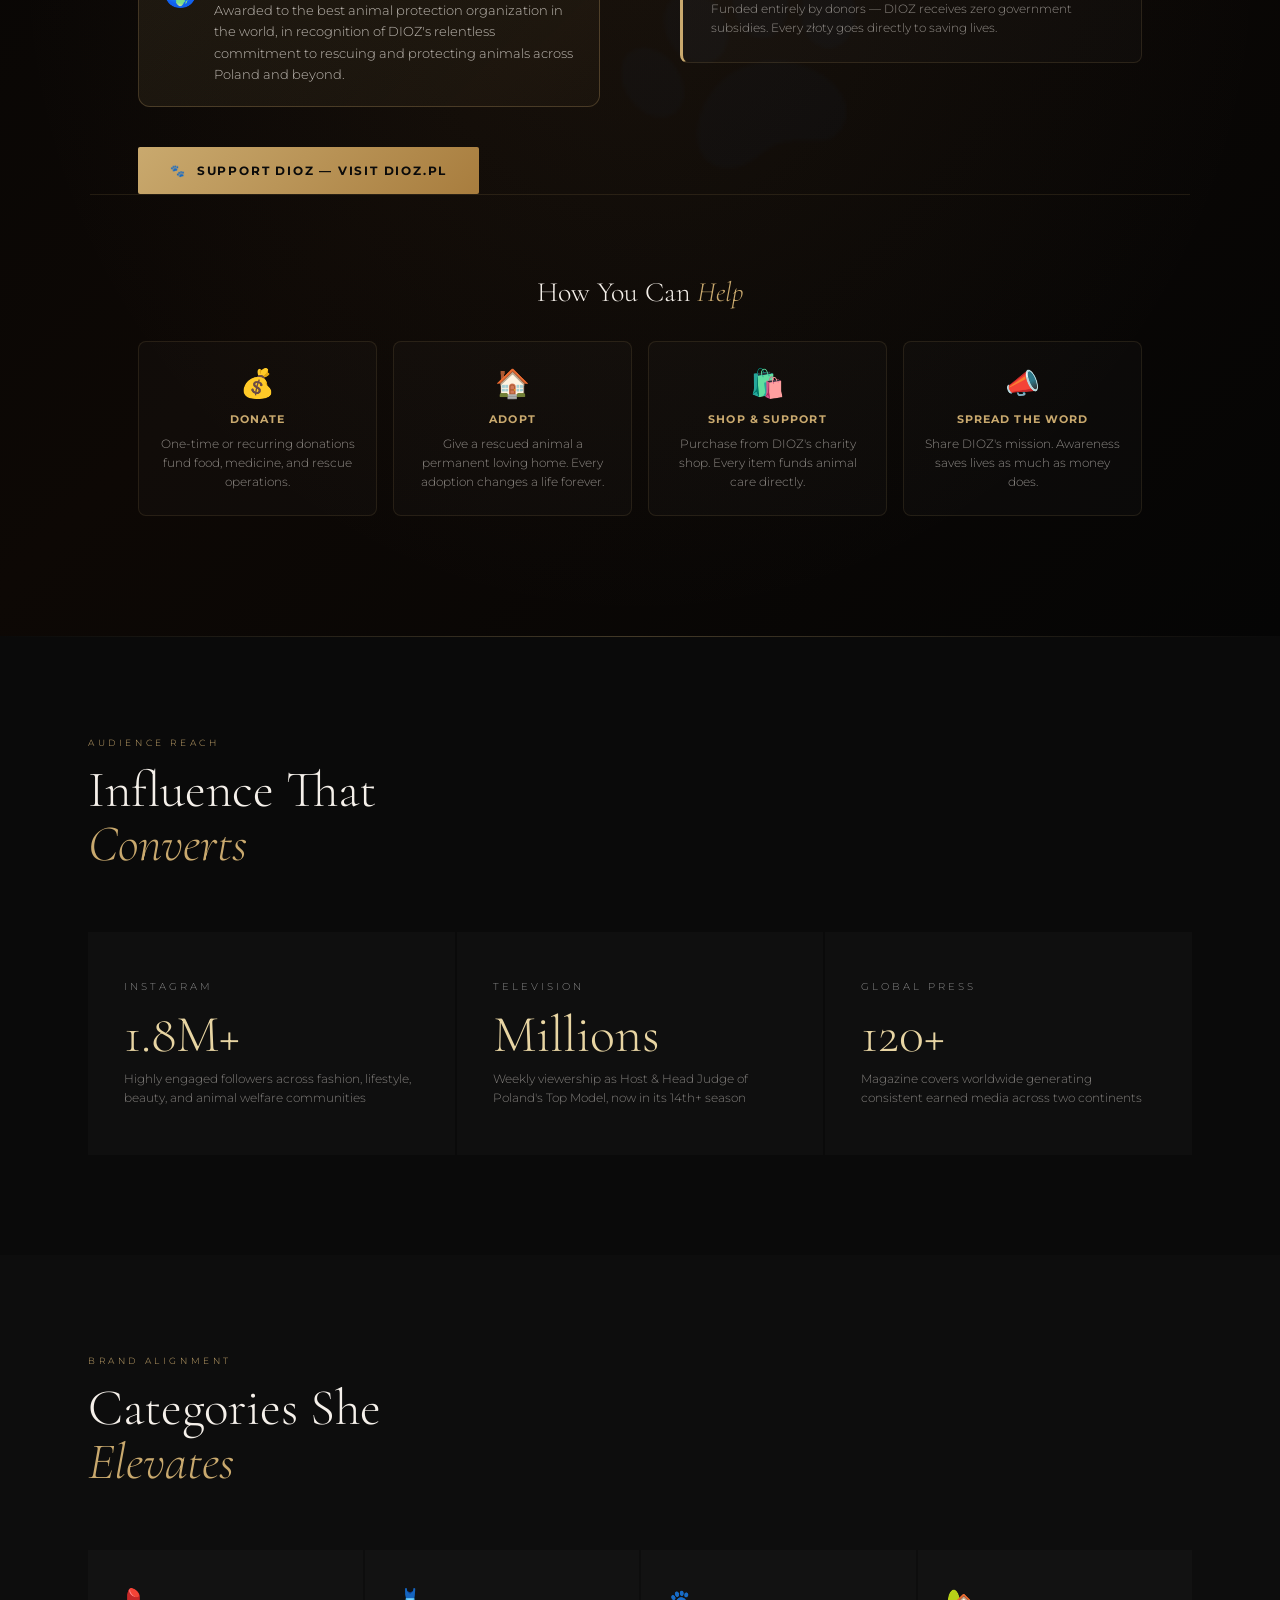
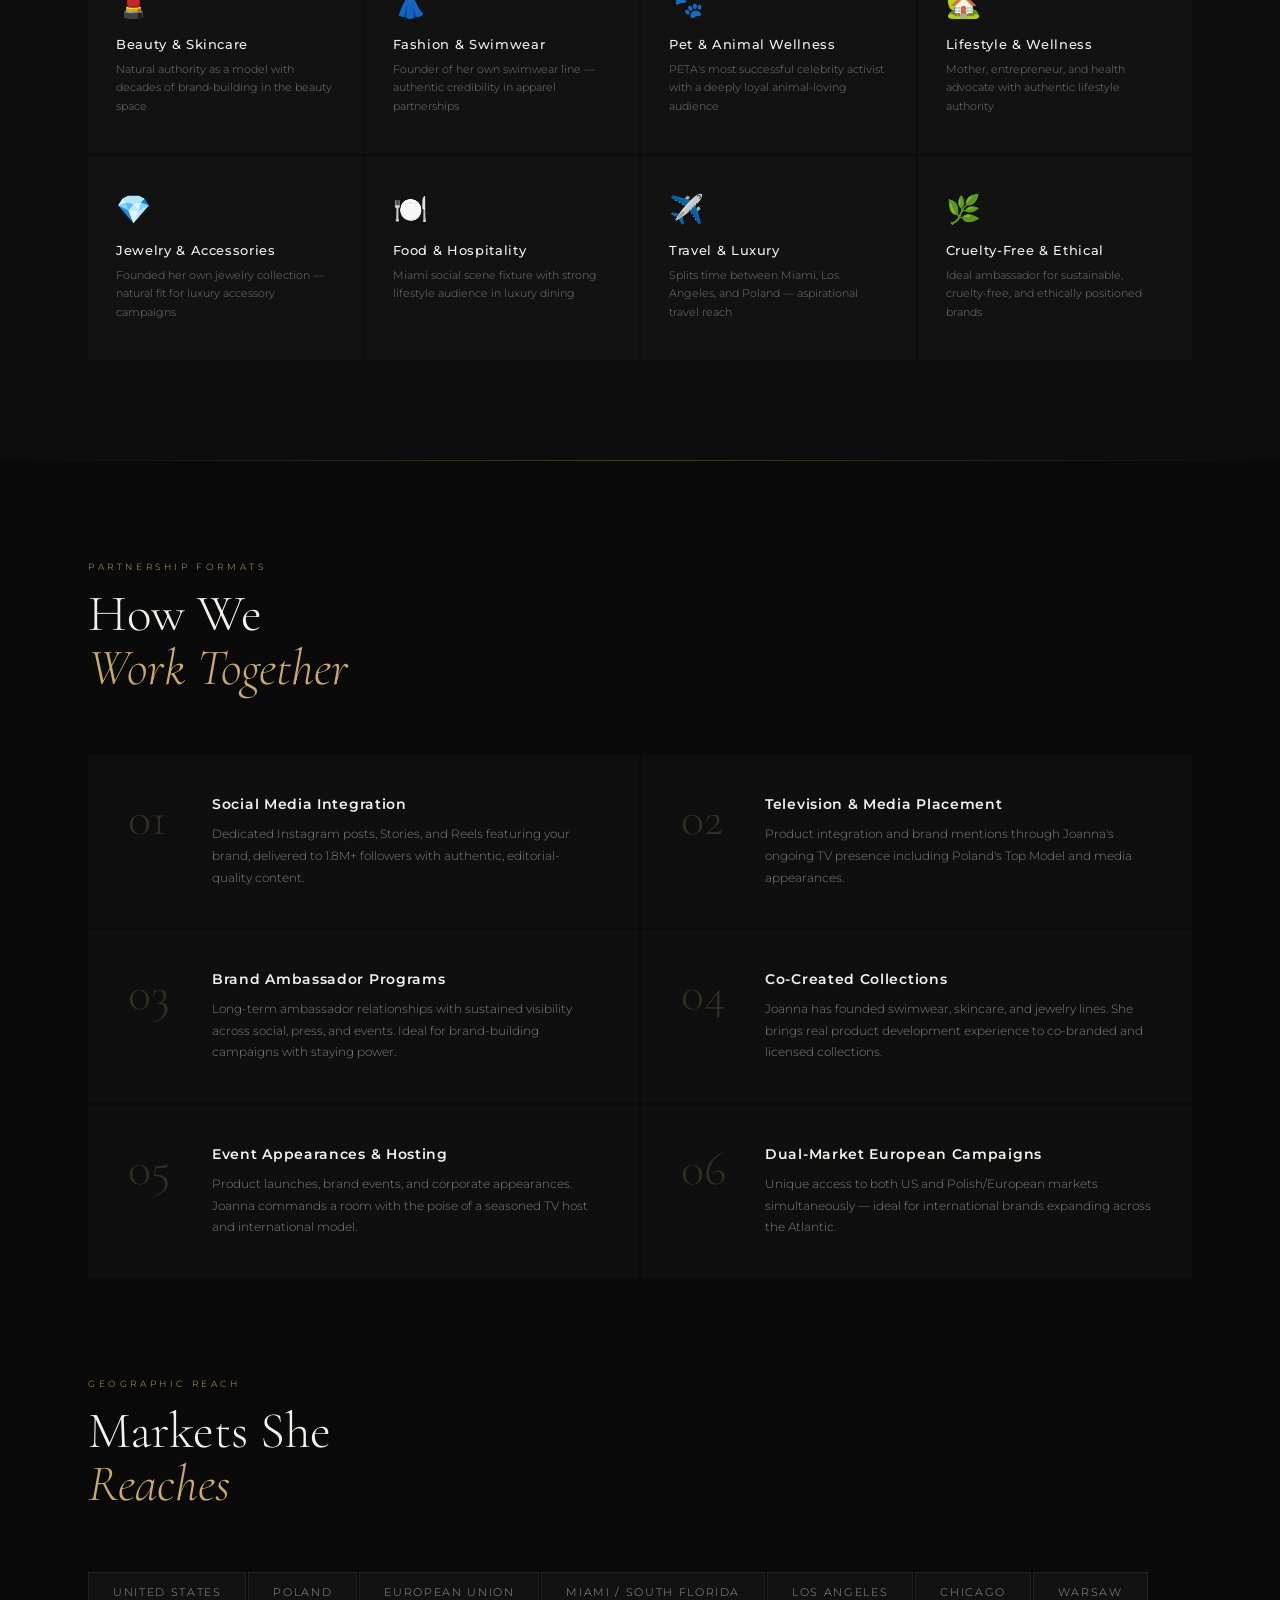
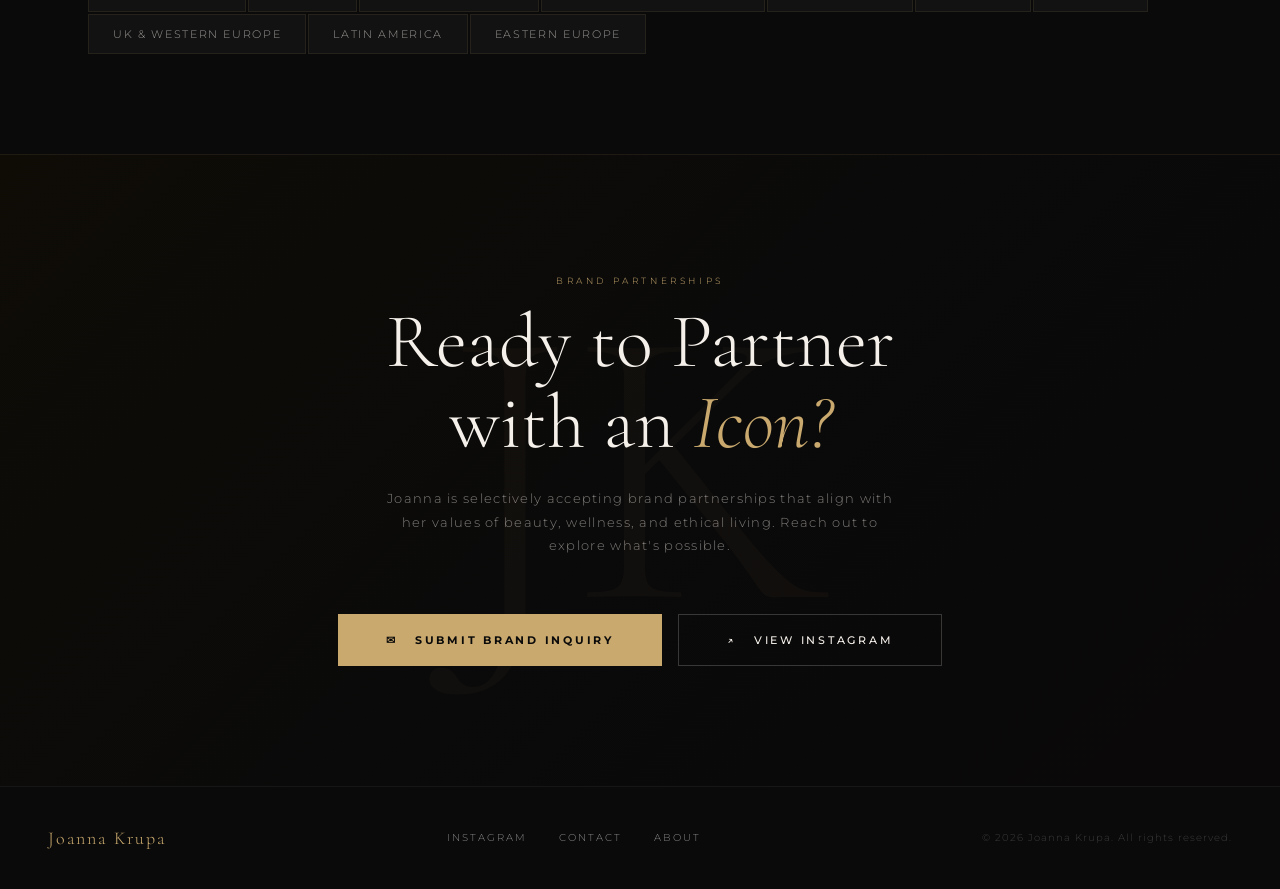
==== commit a0f69fe1: "Filter unavailable videos from YouTube playlist queue" ====
--- a/index.html
+++ b/index.html
@@ -531,7 +531,7 @@
       <div class="yt-sidebar">
         <div class="yt-sidebar-header">
           <span data-en="Episodes" data-pl="Odcinki">Episodes</span>
-          <span class="yt-sidebar-count">4 Videos</span>
+          <span class="yt-sidebar-count" id="ytSidebarCount">0 Videos</span>
         </div>
         <div id="ytQueueList"></div>
         <a href="https://www.youtube.com/playlist?list=PL7WLWKpQqlRjWNa7OP7K06I-Peex1cjwi" target="_blank" rel="noopener noreferrer" class="yt-view-all" data-en="↗ Full Playlist on YouTube" data-pl="↗ Pełna Lista na YouTube">↗ Full Playlist on YouTube</a>
@@ -929,13 +929,16 @@
     { id: 'RdcHTMutNY8', title: 'Street Rescue with Joanna Krupa — Ep. 3' },
     { id: '7KkwnDXCksw', title: 'Street Rescue with Joanna Krupa — Ep. 4' },
   ];
+  const availableYtVideos = [];
 
   const ytMainPlayer   = document.getElementById('ytMainPlayer');
   const ytNowPlaying   = document.getElementById('ytNowPlayingTitle');
   const ytQueueList    = document.getElementById('ytQueueList');
+  const ytSidebarCount = document.getElementById('ytSidebarCount');
 
   function ytLoadVideo(index) {
-    const v = ytVideos[index];
+    const v = availableYtVideos[index];
+    if (!v) return;
     ytMainPlayer.src = 'https://www.youtube.com/embed/' + v.id
       + '?list=PL7WLWKpQqlRjWNa7OP7K06I-Peex1cjwi&autoplay=1&rel=0&modestbranding=1';
     ytNowPlaying.textContent = v.title;
@@ -946,21 +949,44 @@
     document.querySelector('.yt-item.active')?.scrollIntoView({ block: 'nearest', behavior: 'smooth' });
   }
 
-  // Build queue items
-  ytVideos.forEach((v, i) => {
+  function updateYtCount() {
+    const count = availableYtVideos.length;
+    ytSidebarCount.textContent = `${count} Video${count === 1 ? '' : 's'}`;
+  }
+
+  function queueYtVideo(v) {
+    const i = availableYtVideos.length;
+    availableYtVideos.push(v);
+
     const item = document.createElement('div');
     item.className = 'yt-item' + (i === 0 ? ' active' : '');
-    item.innerHTML = \`
+    item.innerHTML = `
       <div class="yt-thumb-wrap">
-        <img src="https://img.youtube.com/vi/\${v.id}/mqdefault.jpg" alt="\${v.title}" loading="lazy">
+        <img src="https://img.youtube.com/vi/${v.id}/mqdefault.jpg" alt="${v.title}" loading="lazy">
         <div class="yt-play-overlay"><div class="yt-play-icon">▶</div></div>
       </div>
       <div class="yt-item-info">
-        <div class="yt-item-title">\${v.title}</div>
-        <div class="yt-item-num">\${i === 0 ? 'NOW PLAYING' : '#' + (i + 1)}</div>
-      </div>\`;
+        <div class="yt-item-title">${v.title}</div>
+        <div class="yt-item-num">${i === 0 ? 'NOW PLAYING' : '#' + (i + 1)}</div>
+      </div>`;
     item.addEventListener('click', () => ytLoadVideo(i));
     ytQueueList.appendChild(item);
+    updateYtCount();
+
+    // Ensure the primary player always points to the first available video.
+    if (i === 0) {
+      ytMainPlayer.src = 'https://www.youtube.com/embed/' + v.id
+        + '?list=PL7WLWKpQqlRjWNa7OP7K06I-Peex1cjwi&autoplay=0&rel=0&modestbranding=1';
+      ytNowPlaying.textContent = v.title;
+    }
+  }
+
+  // Build queue items and skip videos with broken thumbnails (usually unavailable/deleted).
+  ytVideos.forEach((v) => {
+    const thumb = new Image();
+    thumb.onload = () => queueYtVideo(v);
+    thumb.onerror = () => updateYtCount();
+    thumb.src = `https://img.youtube.com/vi/${v.id}/mqdefault.jpg`;
   });
 
   // ── Scroll reveal ──
@@ -1014,5 +1040,8 @@
     applyLanguage(langSwitch.checked ? 'pl' : 'en');
   });
 
-  // ── Stagger children within reveal containers ──
-  document.querySelectorAll('.highlight-item, .offer-item, .category-c
+  // Initialize language from toggle state
+  applyLanguage(langSwitch.checked ? 'pl' : 'en');
+</script>
+</body>
+</html>
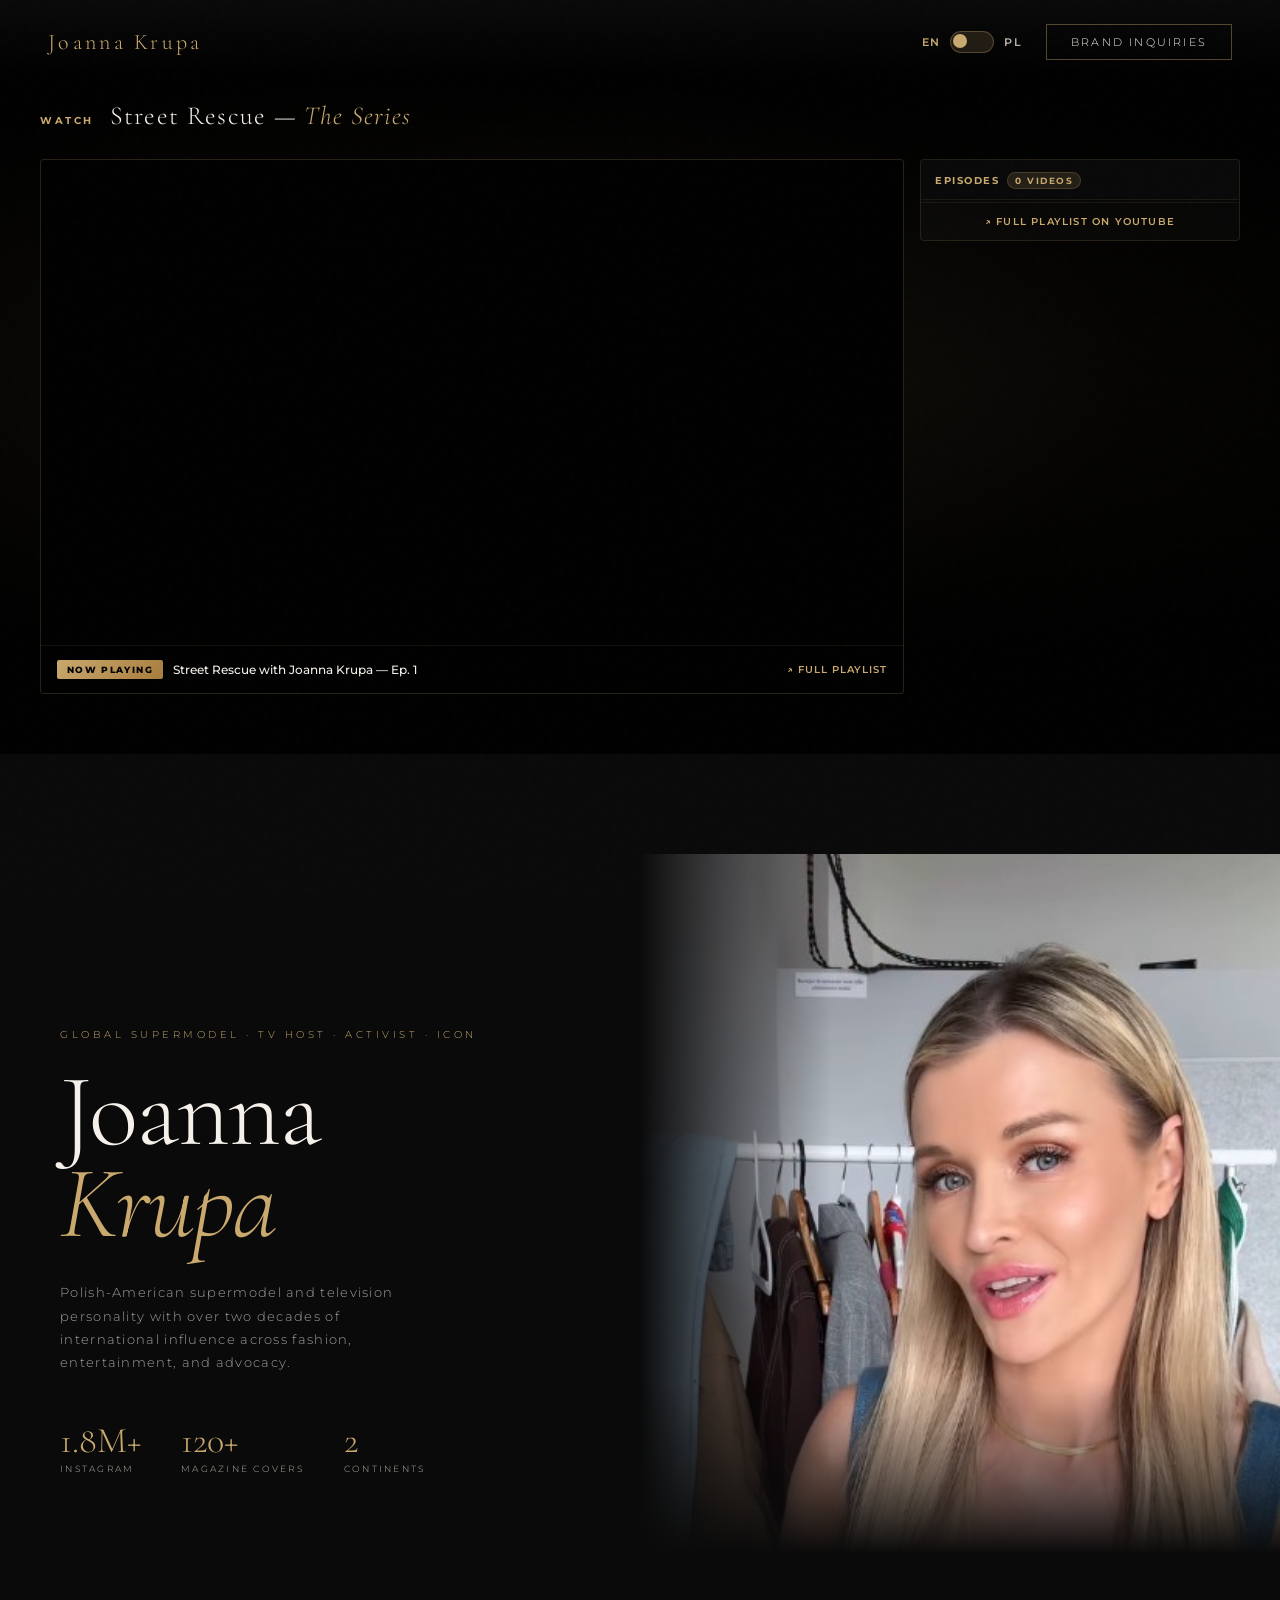
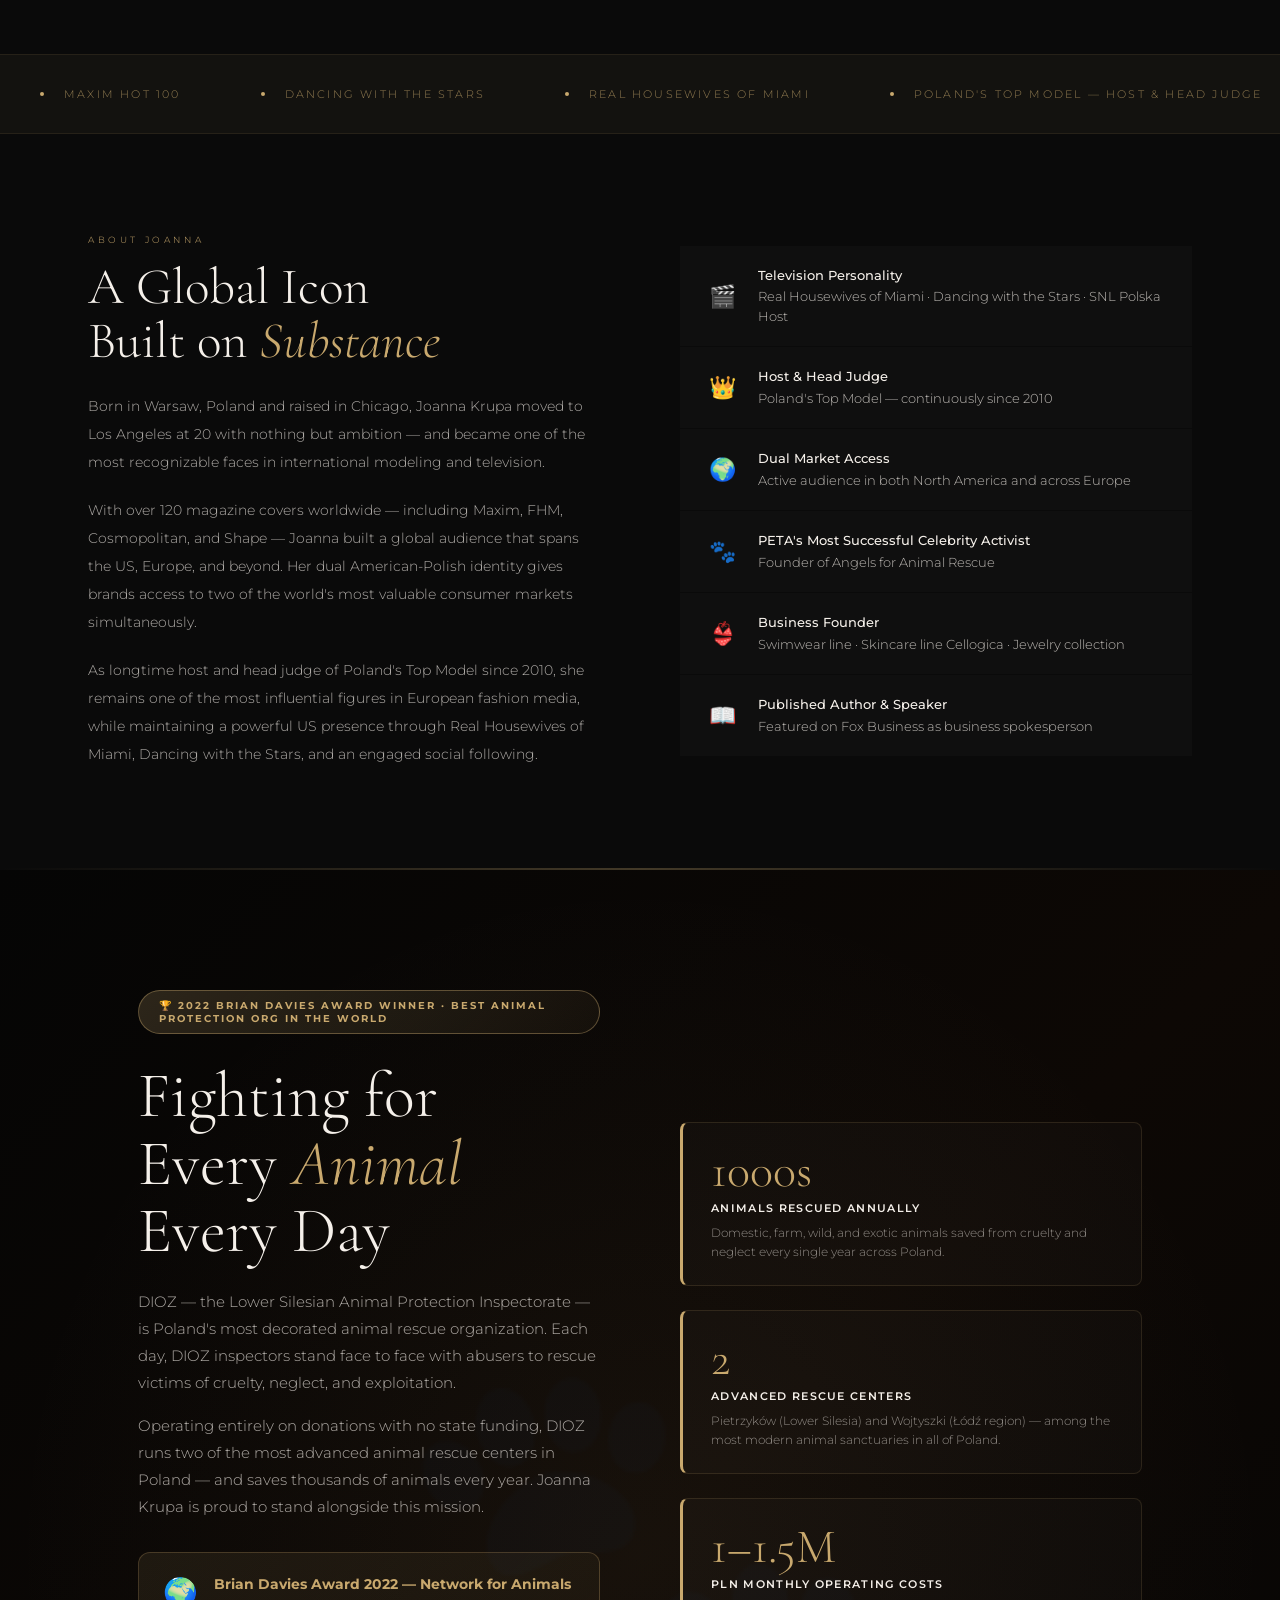
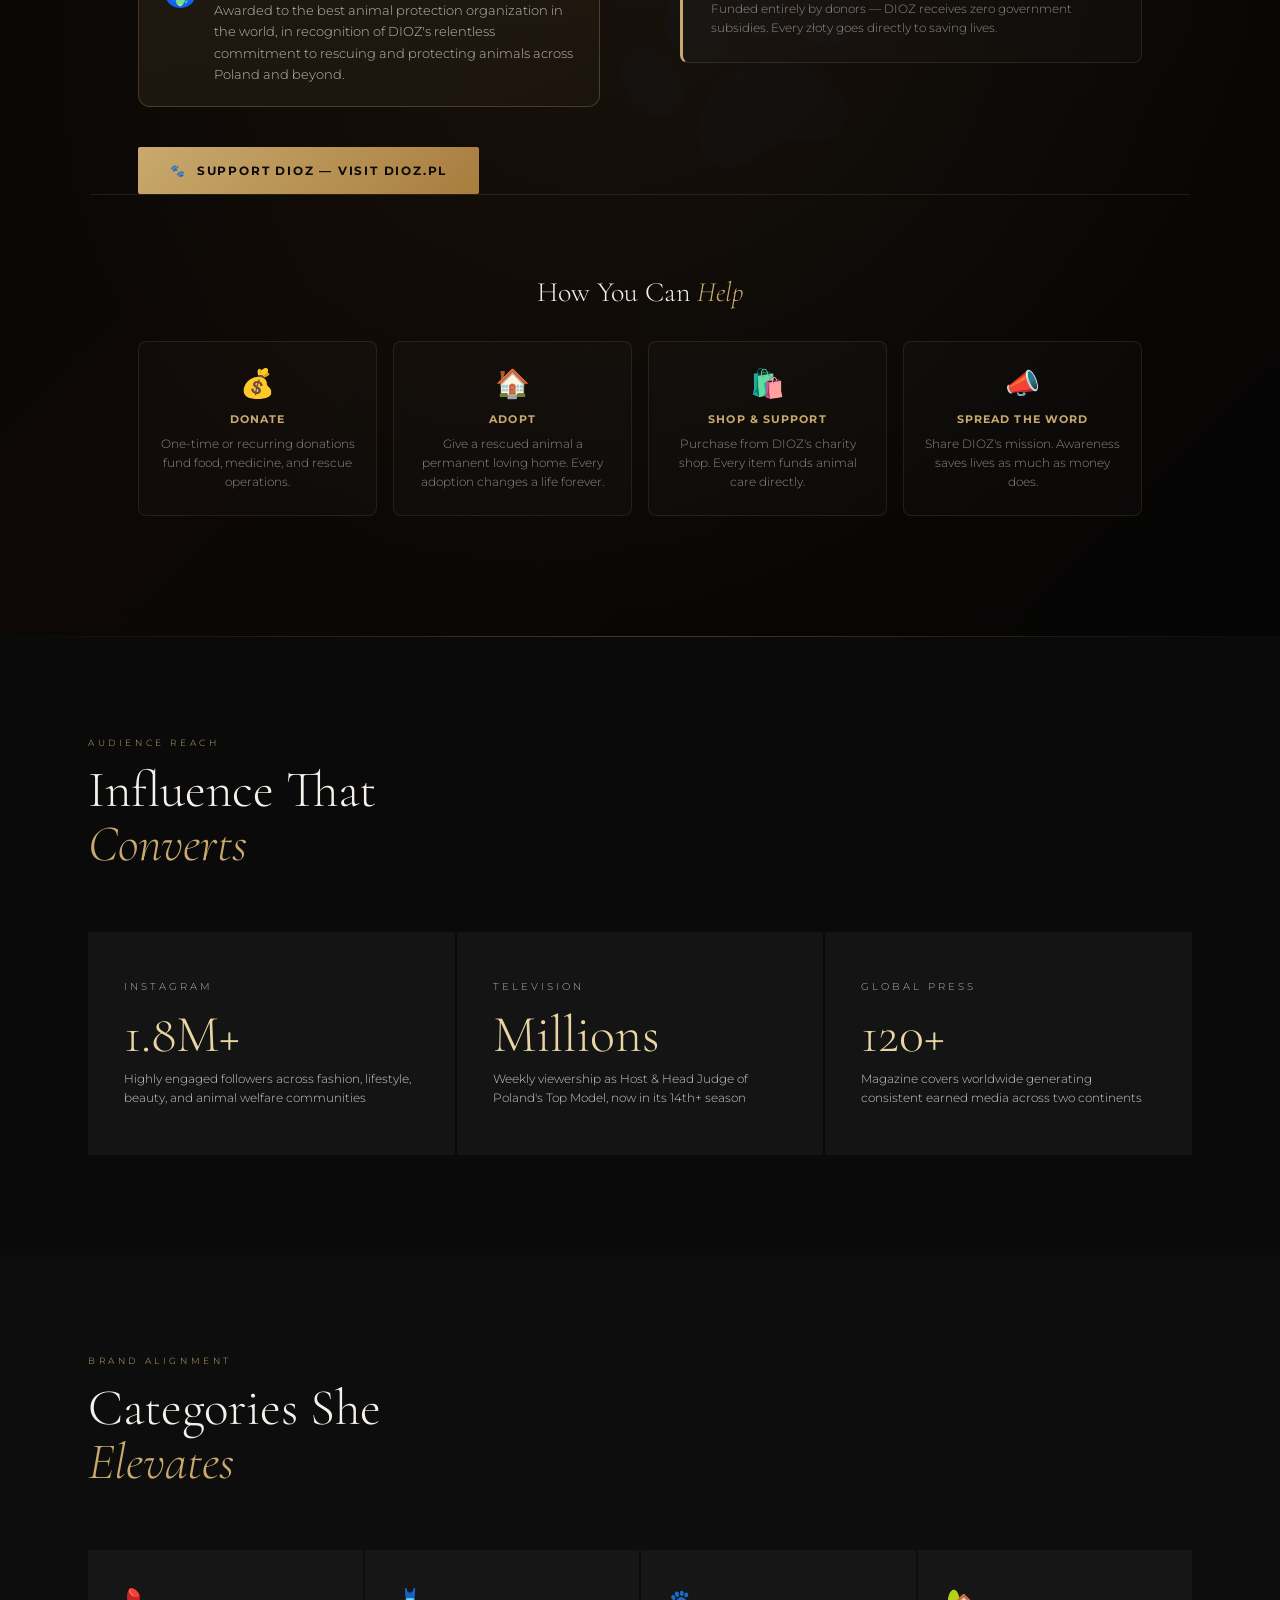
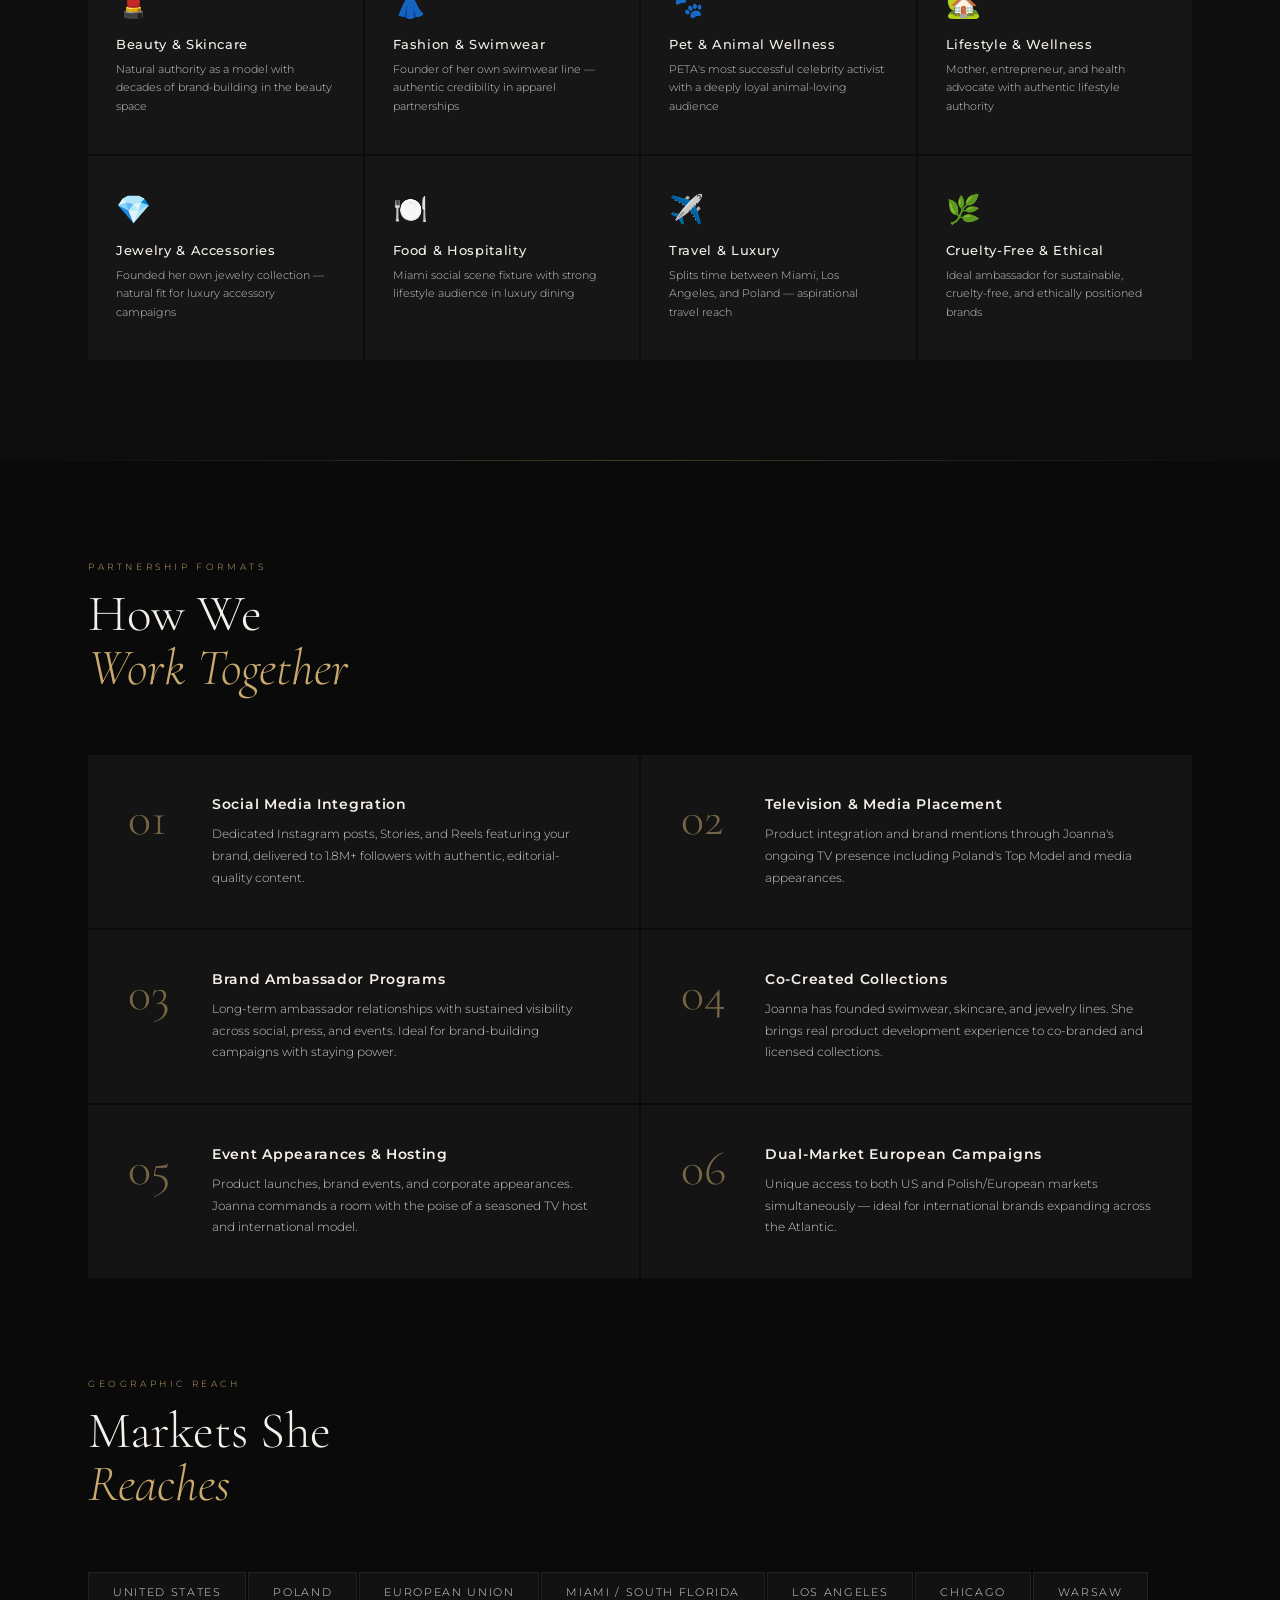
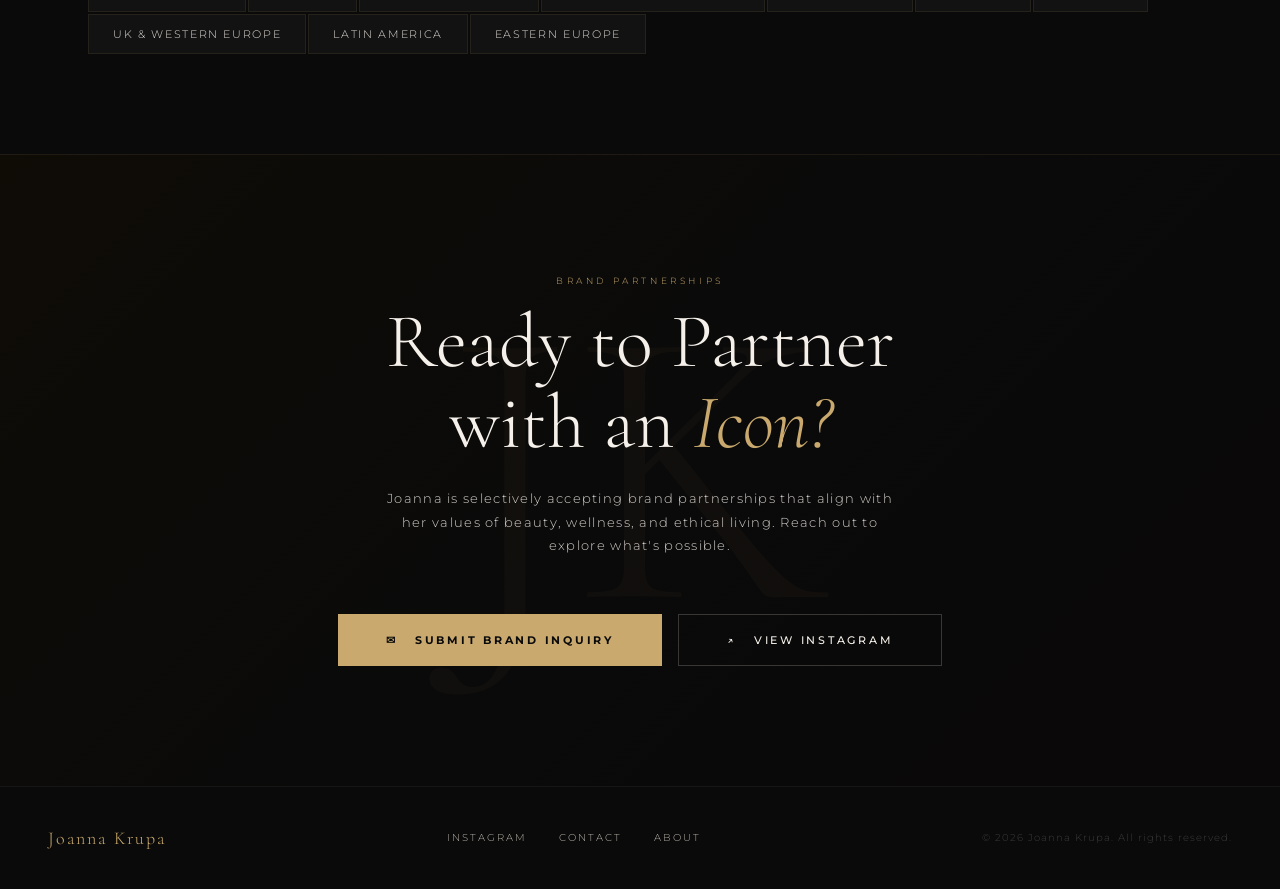
==== commit 9c80fd3e: "Fix mobile hero video visibility" ====
--- a/index.html
+++ b/index.html
@@ -240,6 +240,11 @@
 }
 @media (max-width: 600px) {
   .yt-player-inner { padding: 0 16px; }
+  .yt-primary-frame {
+    padding-top: 0;
+    aspect-ratio: 16 / 9;
+    min-height: 220px;
+  }
 }
 
 /* ── LANGUAGE TOGGLE ── */
--- a/css/style.css
+++ b/css/style.css
@@ -4,7 +4,7 @@
     --black: #0A0A0A;
     --off-white: #F5F0EA;
     --mid: #1A1A1A;
-    --muted: #888;
+    --muted: #B8B3AA;
   }
 
   *, *::before, *::after { box-sizing: border-box; margin: 0; padding: 0; }
@@ -256,6 +256,7 @@
     font-size: clamp(36px, 4vw, 56px);
     font-weight: 300;
     line-height: 1.05;
+    color: var(--off-white);
     margin-bottom: 24px;
   }
 
@@ -373,7 +374,7 @@
   }
 
   .reach-card {
-    background: rgba(255,255,255,0.02);
+    background: rgba(255,255,255,0.04);
     padding: 48px 36px;
     position: relative;
     overflow: hidden;
@@ -417,7 +418,7 @@
 
   .reach-desc {
     font-size: 12px;
-    color: rgba(245,240,234,0.5);
+    color: rgba(245,240,234,0.82);
     line-height: 1.6;
   }
 
@@ -431,7 +432,7 @@
 
   .category-card {
     padding: 36px 28px;
-    background: rgba(255,255,255,0.02);
+    background: rgba(255,255,255,0.04);
     border-bottom: 2px solid transparent;
     transition: all 0.3s ease;
   }
@@ -456,7 +457,7 @@
 
   .category-desc {
     font-size: 11px;
-    color: rgba(245,240,234,0.45);
+    color: rgba(245,240,234,0.8);
     line-height: 1.7;
   }
 
@@ -470,7 +471,7 @@
 
   .offer-item {
     padding: 40px;
-    background: rgba(255,255,255,0.02);
+    background: rgba(255,255,255,0.04);
     display: flex;
     gap: 24px;
     transition: background 0.3s ease;
@@ -484,7 +485,7 @@
     font-family: 'Cormorant Garamond', serif;
     font-size: 48px;
     font-weight: 300;
-    color: rgba(201,169,110,0.2);
+    color: rgba(201,169,110,0.55);
     line-height: 1;
     flex-shrink: 0;
     width: 60px;
@@ -502,7 +503,7 @@
 
   .offer-desc {
     font-size: 12px;
-    color: rgba(245,240,234,0.5);
+    color: rgba(245,240,234,0.82);
     line-height: 1.8;
   }
 
@@ -521,7 +522,7 @@
     font-size: 11px;
     letter-spacing: 0.15em;
     text-transform: uppercase;
-    color: rgba(245,240,234,0.6);
+    color: rgba(245,240,234,0.9);
     transition: all 0.3s ease;
   }
 
@@ -571,7 +572,7 @@
 
   .cta-sub {
     font-size: 13px;
-    color: rgba(245,240,234,0.5);
+    color: rgba(245,240,234,0.86);
     letter-spacing: 0.1em;
     line-height: 1.8;
     max-width: 520px;
@@ -737,6 +738,10 @@
   }
 
   @media (max-width: 600px) {
+    body::before {
+      display: none;
+    }
+
     .reach-grid,
     .categories-grid {
       grid-template-columns: 1fr;
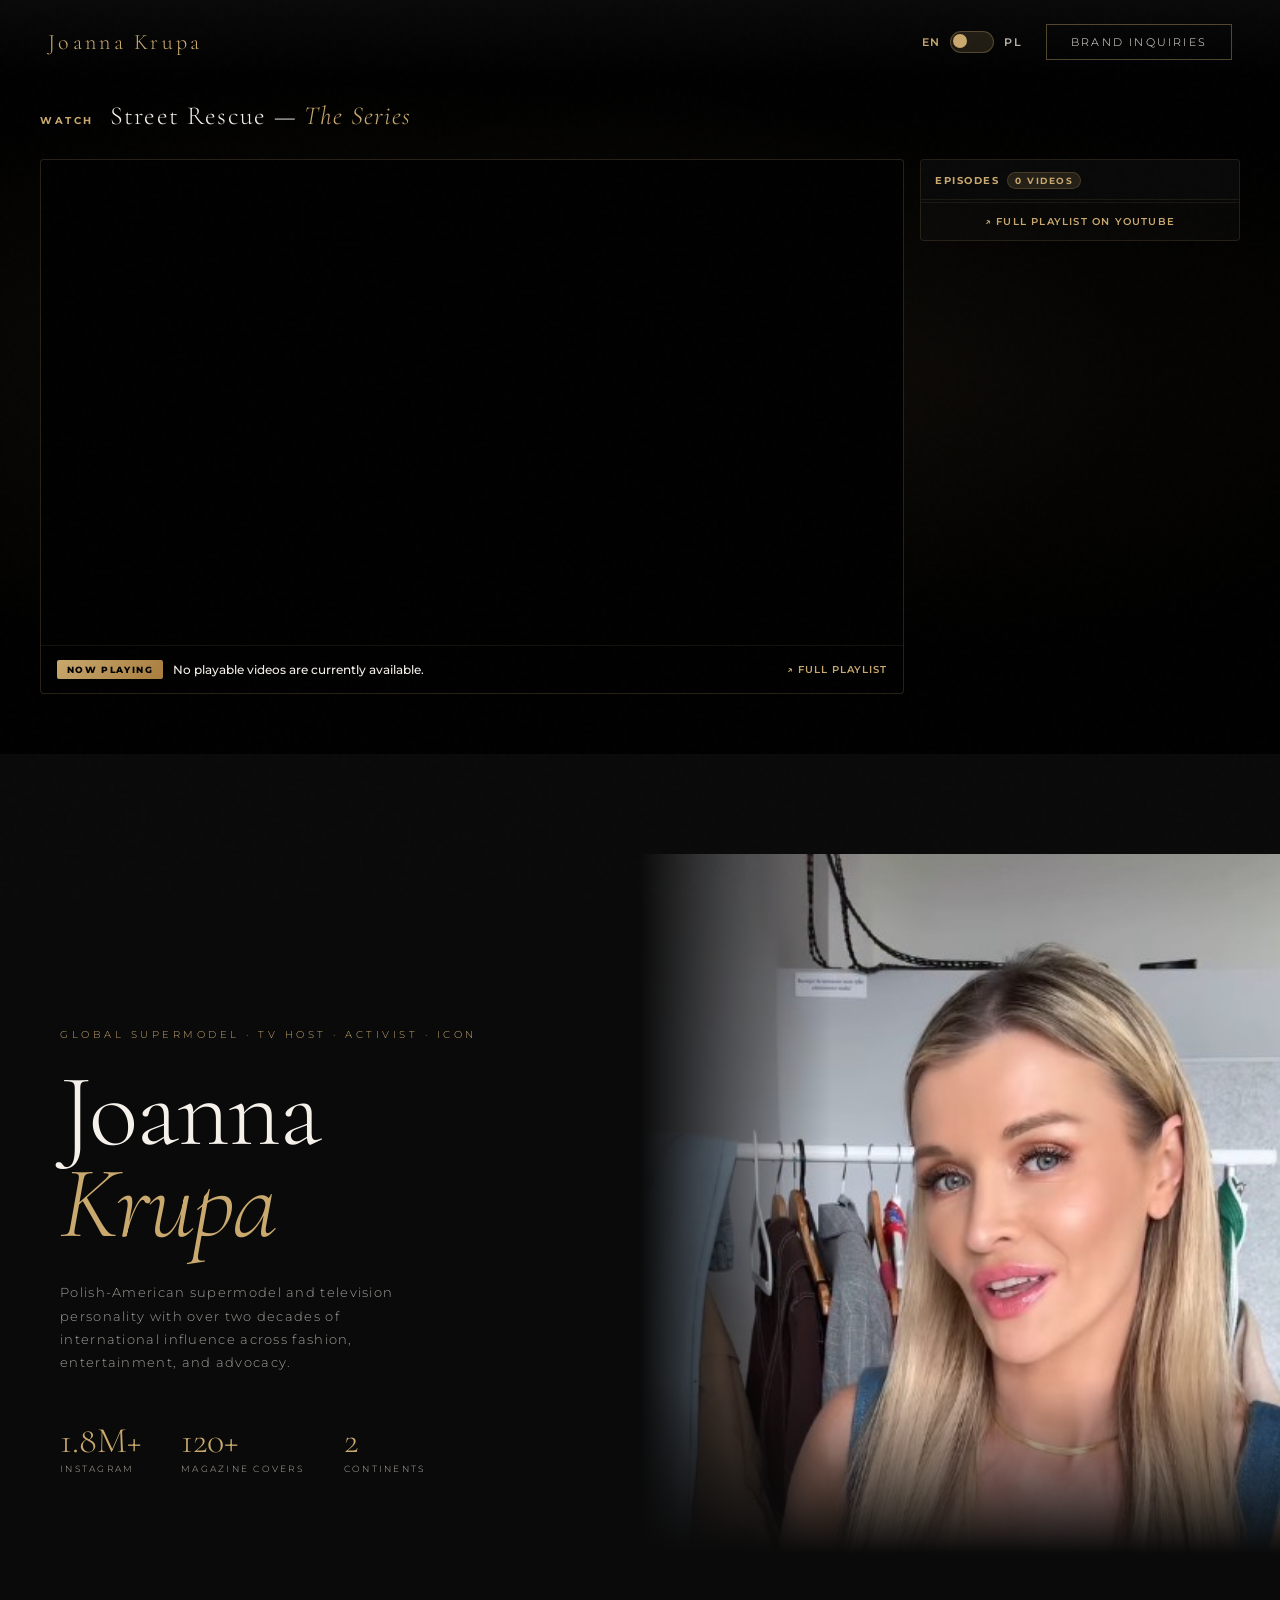
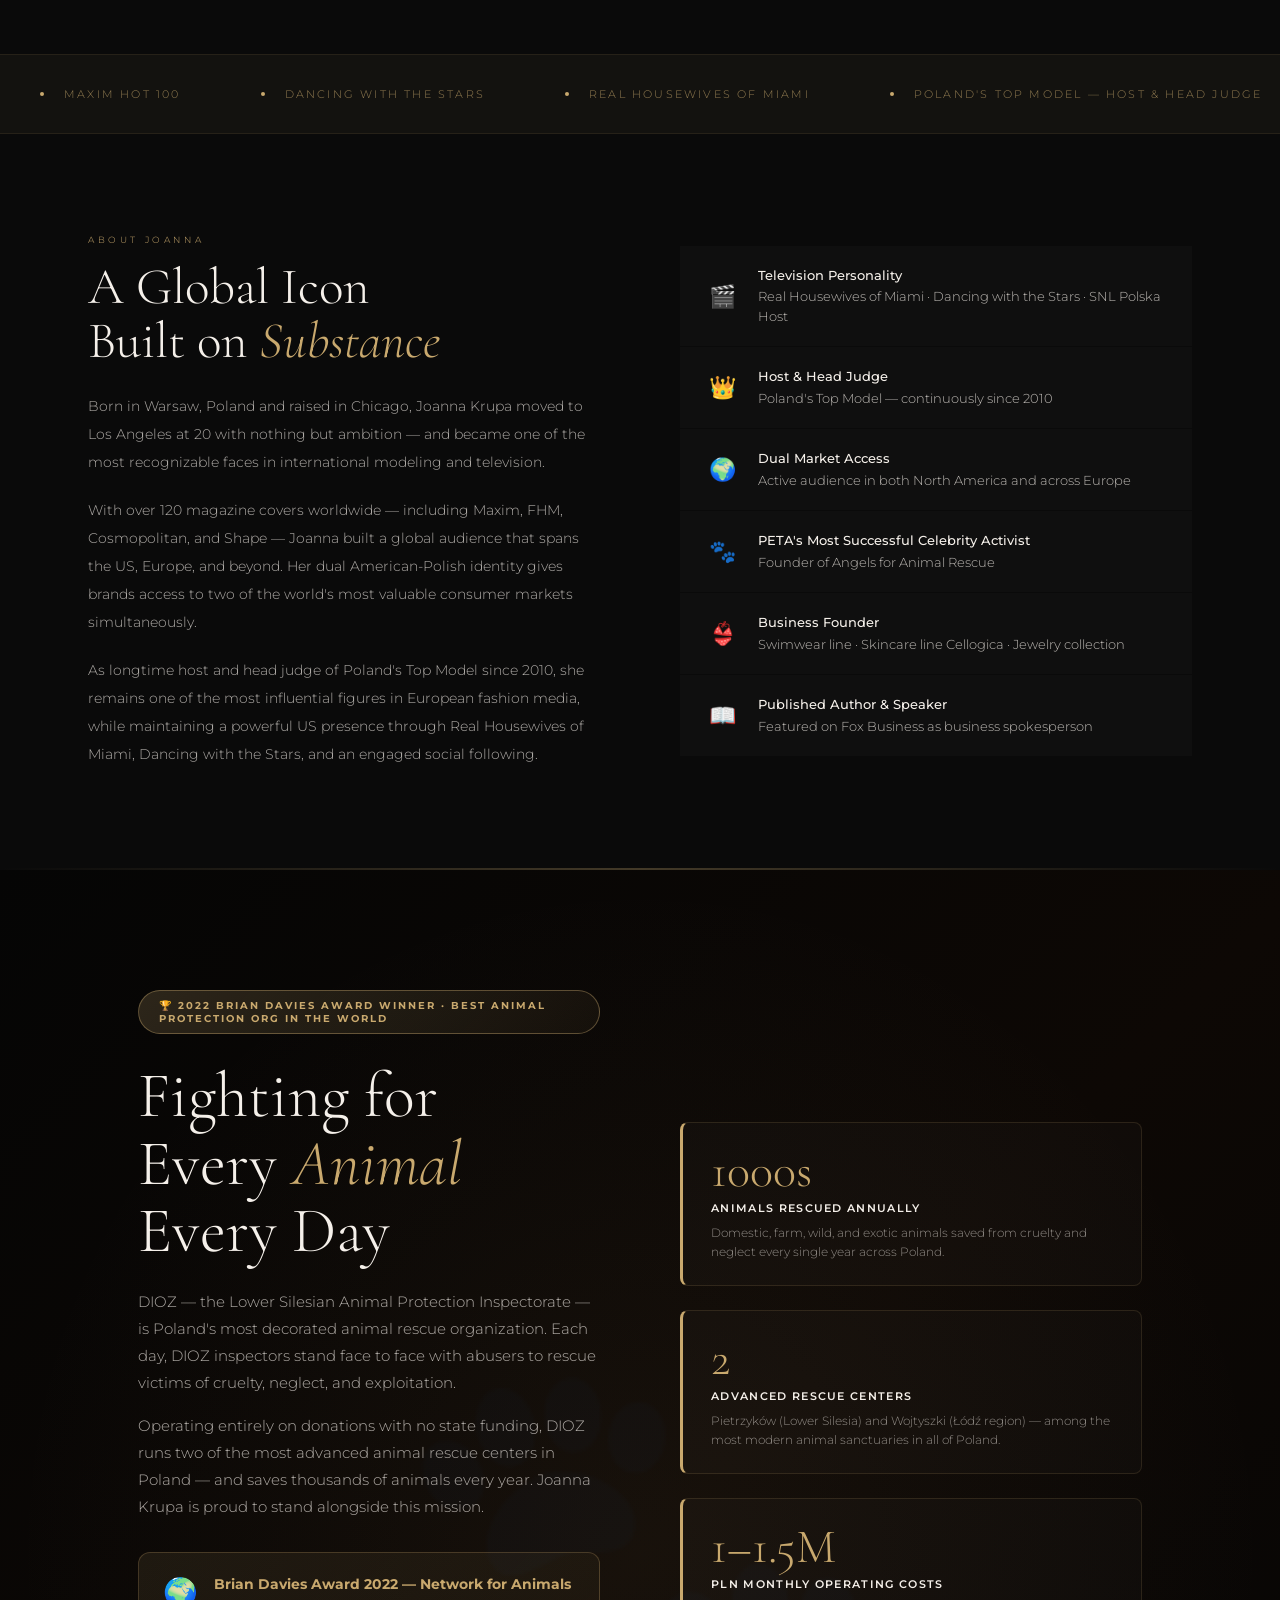
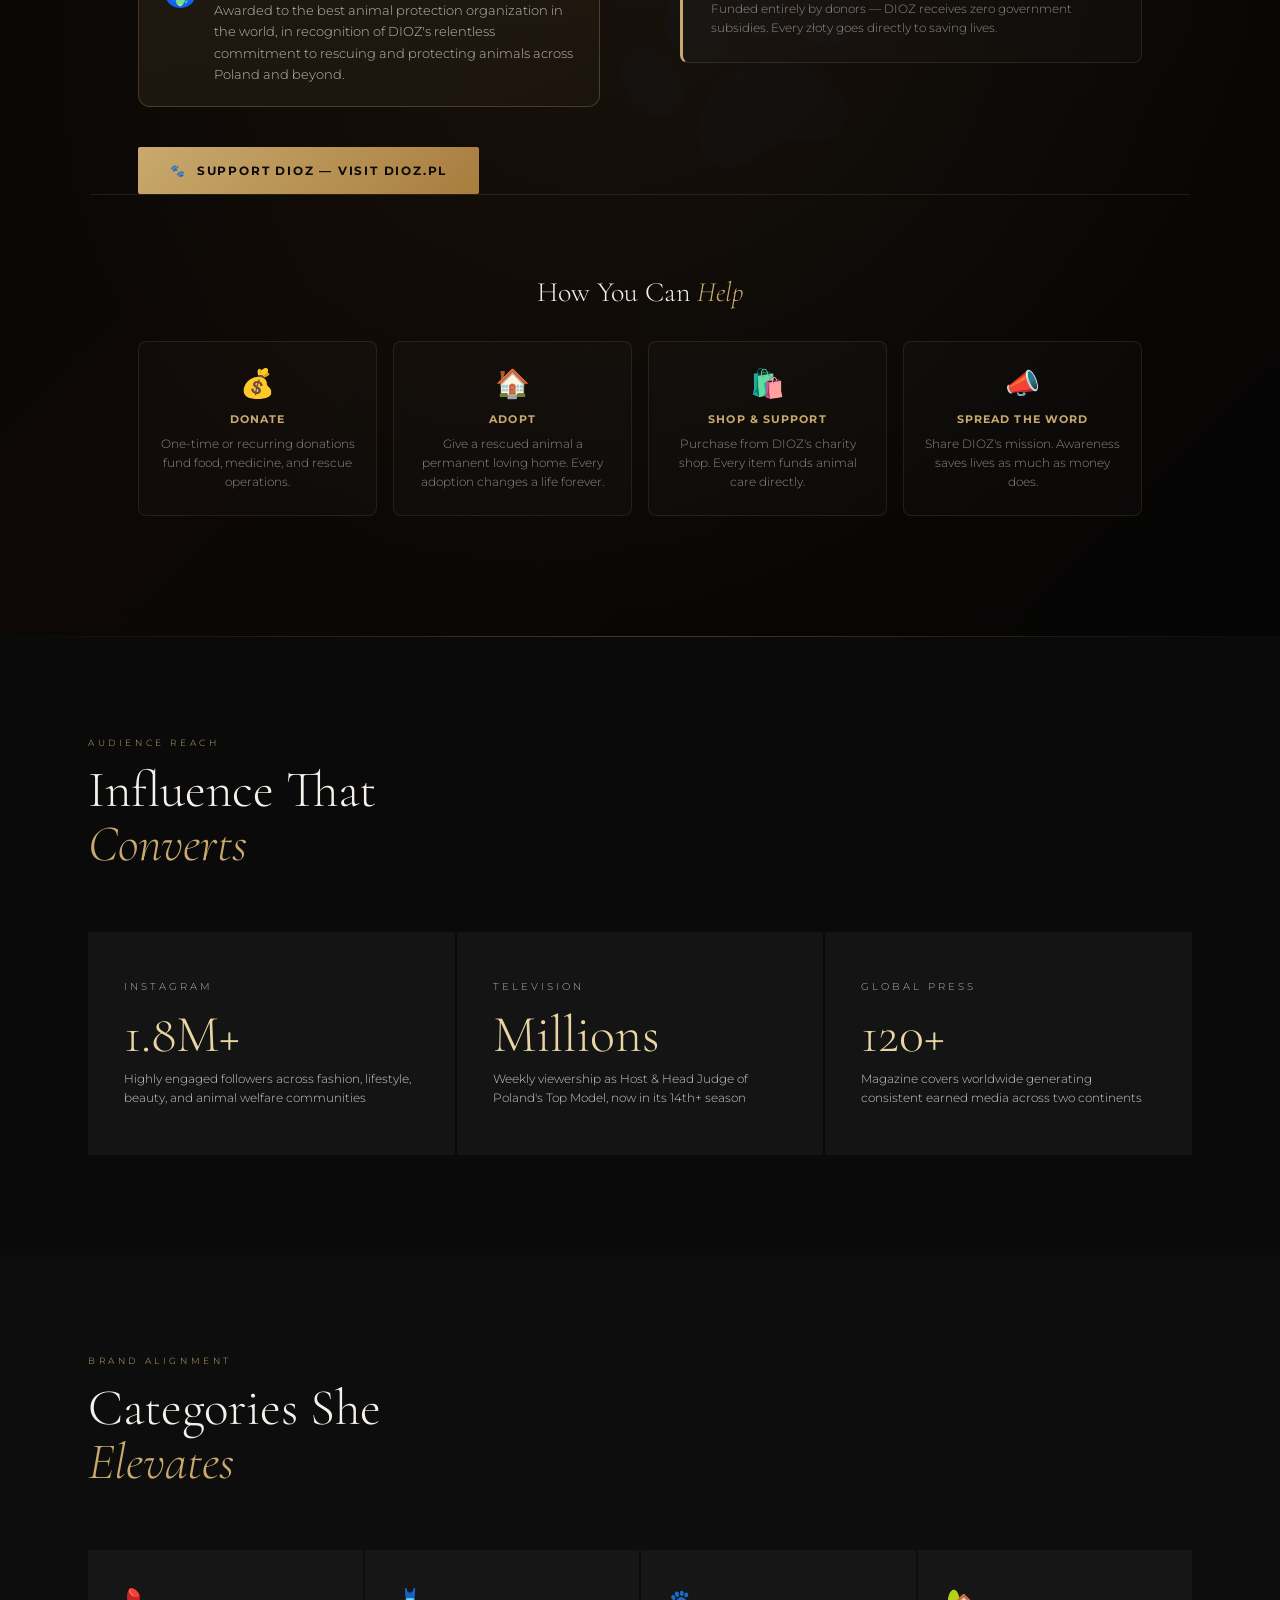
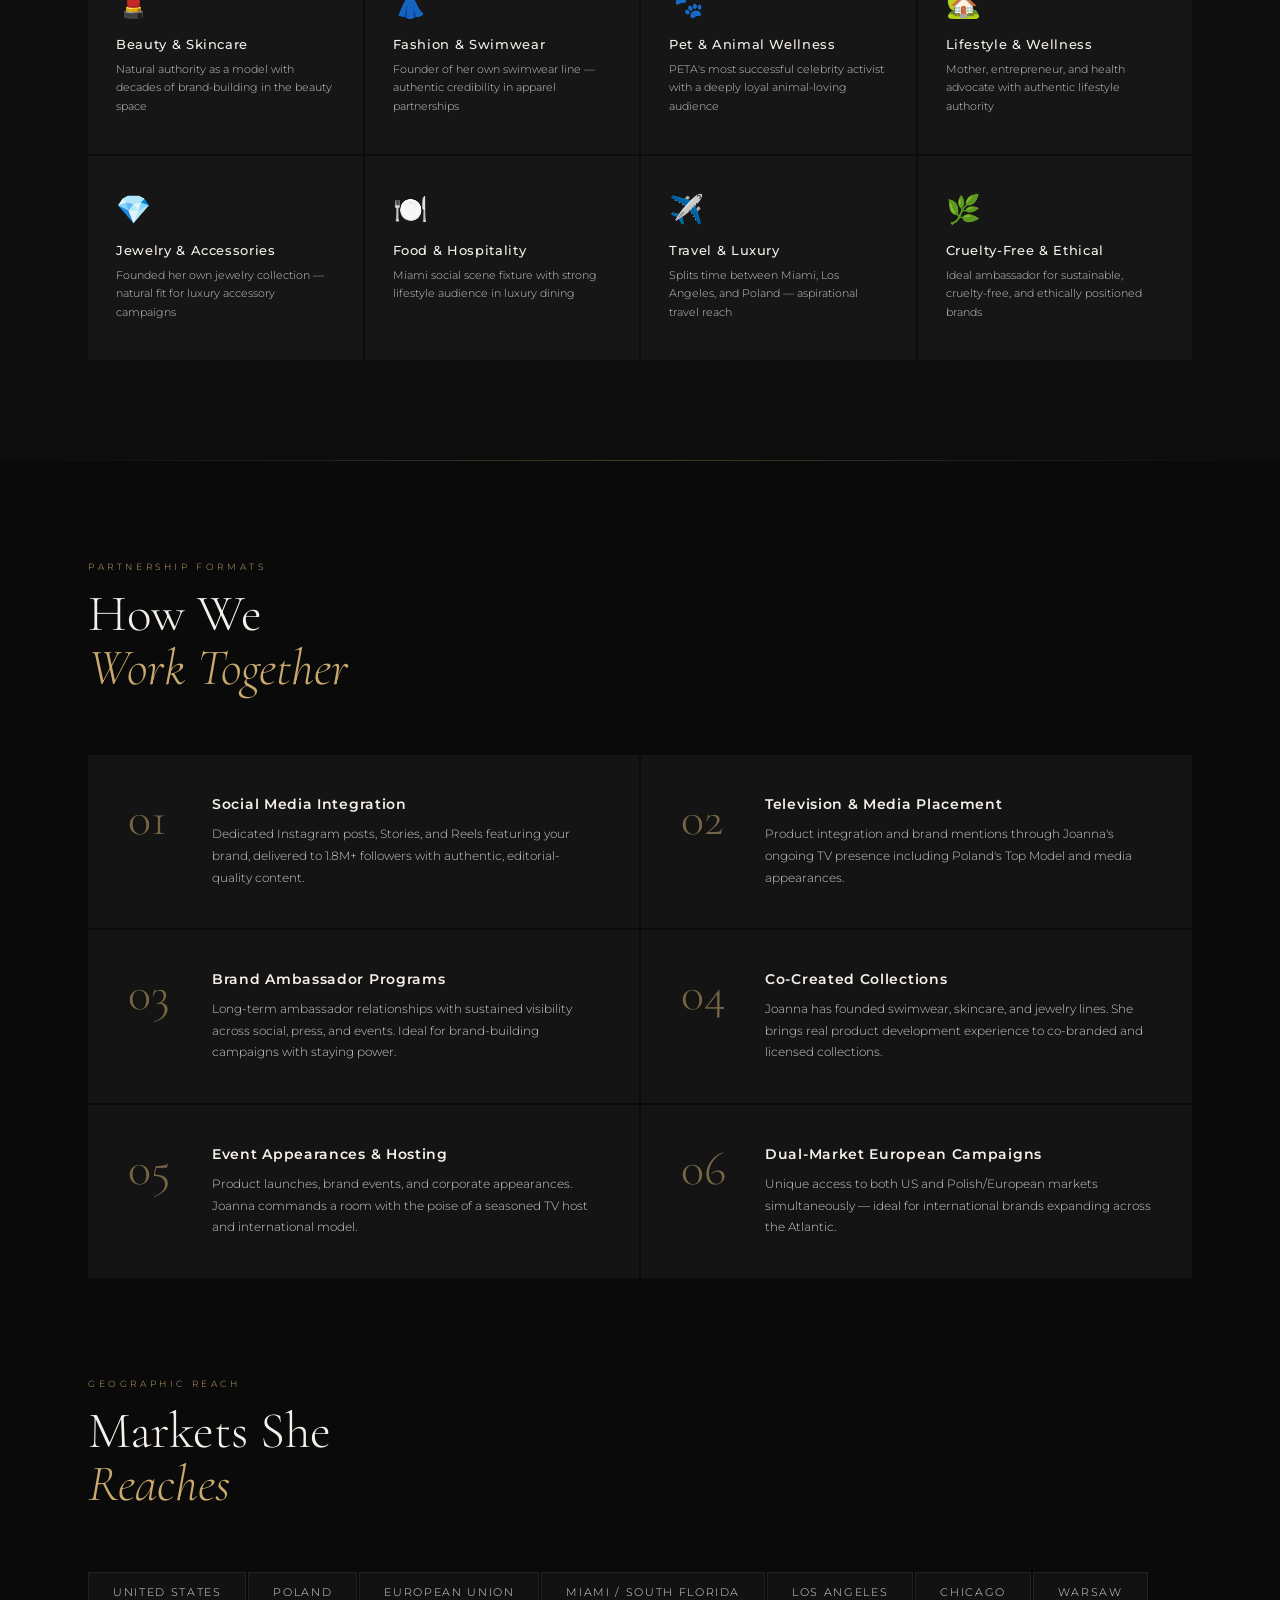
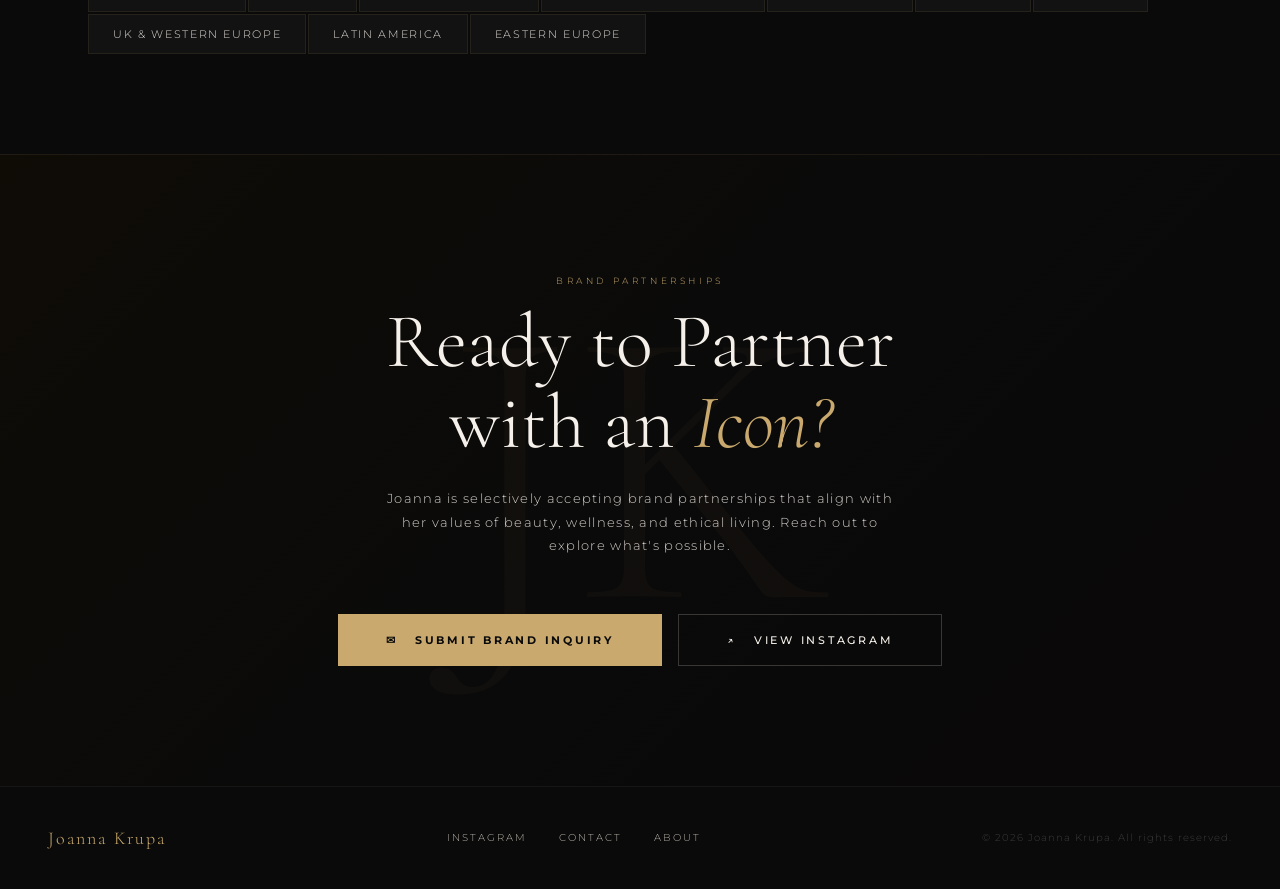
==== commit 3c56f49d: "Skip unavailable YouTube episodes in main player" ====
--- a/index.html
+++ b/index.html
@@ -519,7 +519,7 @@
         <div class="yt-primary-frame">
           <iframe
             id="ytMainPlayer"
-            src="https://www.youtube.com/embed/GxYcQiEZbL8?list=PL7WLWKpQqlRjWNa7OP7K06I-Peex1cjwi&autoplay=0&rel=0&modestbranding=1"
+            src="about:blank"
             allow="accelerometer; autoplay; clipboard-write; encrypted-media; gyroscope; picture-in-picture"
             allowfullscreen
             title="Street Rescue with Joanna Krupa">
@@ -959,6 +959,15 @@
     ytSidebarCount.textContent = `${count} Video${count === 1 ? '' : 's'}`;
   }
 
+  async function isYtVideoPlayable(videoId) {
+    try {
+      const res = await fetch(`https://www.youtube.com/oembed?url=https://www.youtube.com/watch?v=${videoId}&format=json`);
+      return res.ok;
+    } catch {
+      return false;
+    }
+  }
+
   function queueYtVideo(v) {
     const i = availableYtVideos.length;
     availableYtVideos.push(v);
@@ -986,13 +995,23 @@
     }
   }
 
-  // Build queue items and skip videos with broken thumbnails (usually unavailable/deleted).
-  ytVideos.forEach((v) => {
-    const thumb = new Image();
-    thumb.onload = () => queueYtVideo(v);
-    thumb.onerror = () => updateYtCount();
-    thumb.src = `https://img.youtube.com/vi/${v.id}/mqdefault.jpg`;
-  });
+  // Build queue items and skip unavailable/private/deleted videos.
+  async function initializeYtQueue() {
+    const availability = await Promise.all(
+      ytVideos.map(async (v) => ({ video: v, playable: await isYtVideoPlayable(v.id) }))
+    );
+
+    availability.forEach(({ video, playable }) => {
+      if (playable) queueYtVideo(video);
+    });
+
+    if (!availableYtVideos.length) {
+      ytNowPlaying.textContent = 'No playable videos are currently available.';
+      updateYtCount();
+    }
+  }
+
+  initializeYtQueue();
 
   // ── Scroll reveal ──
   const reveals = document.querySelectorAll('.reveal');
